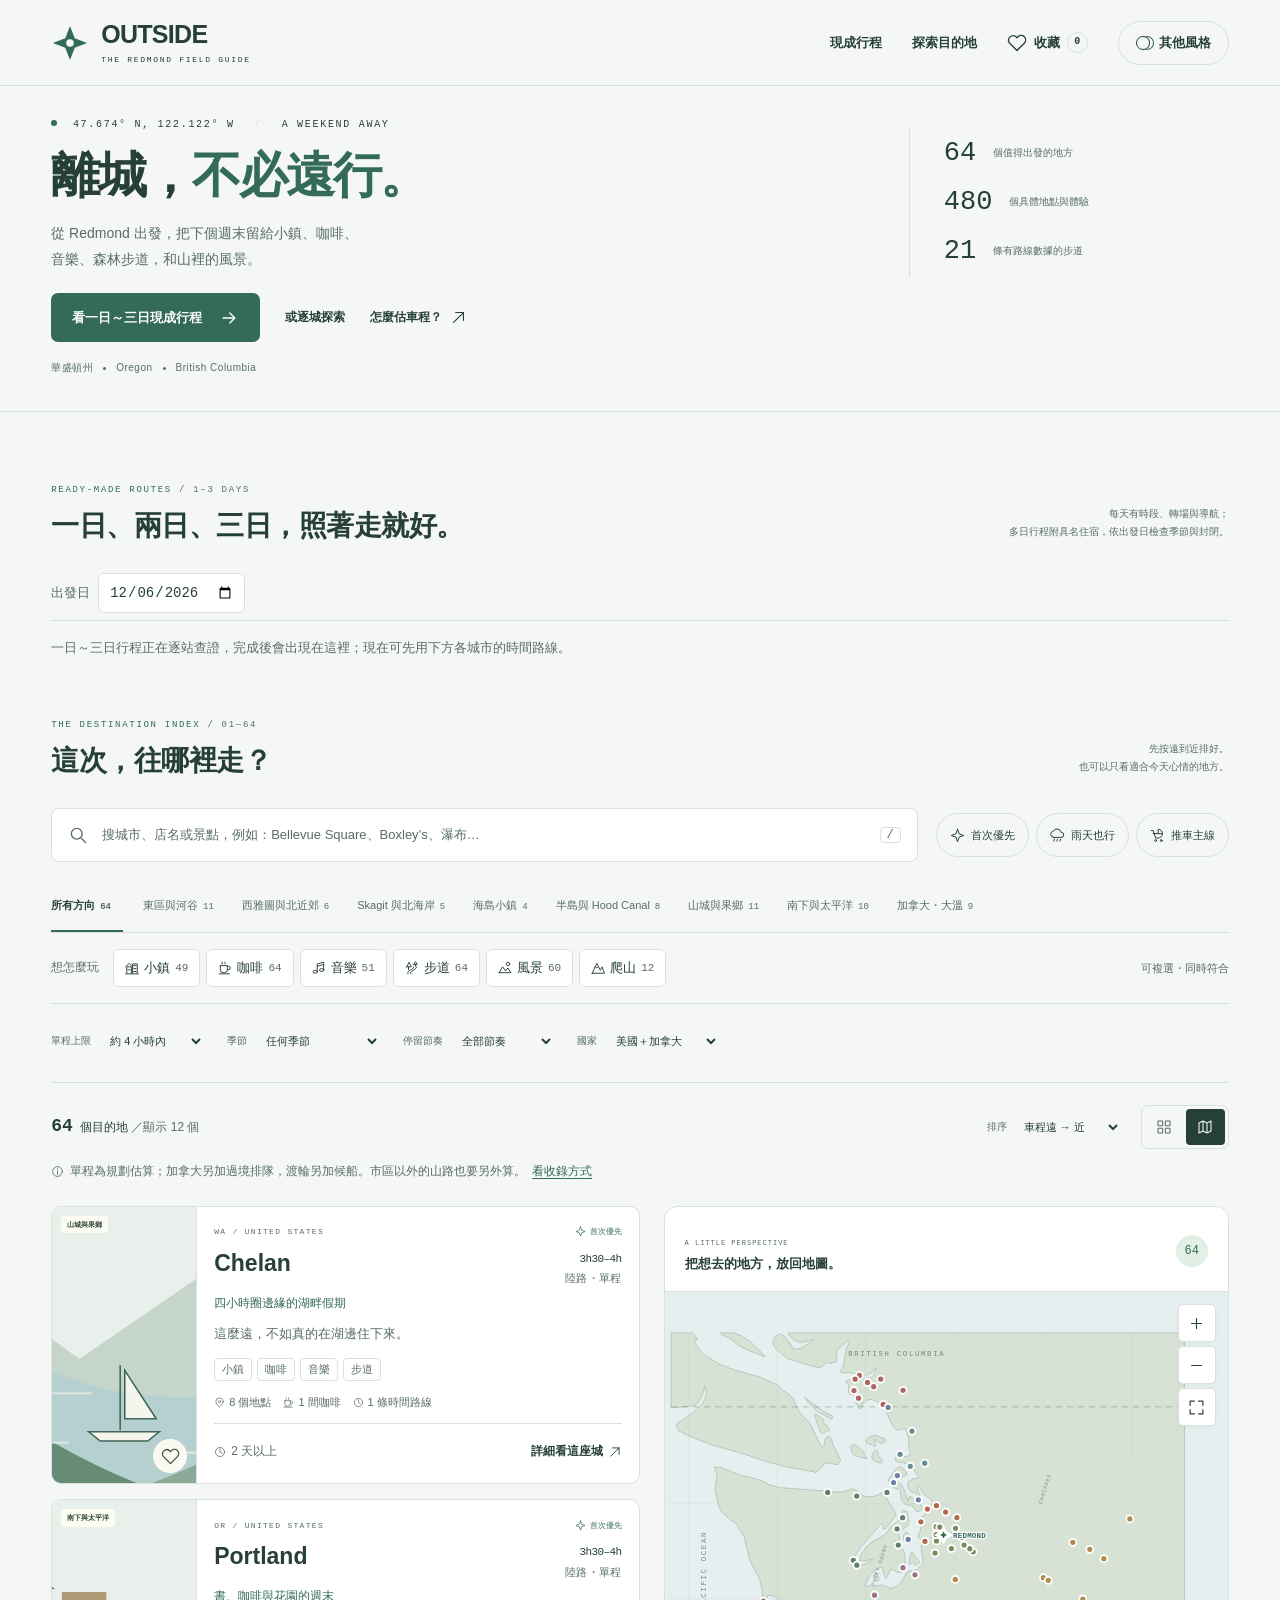
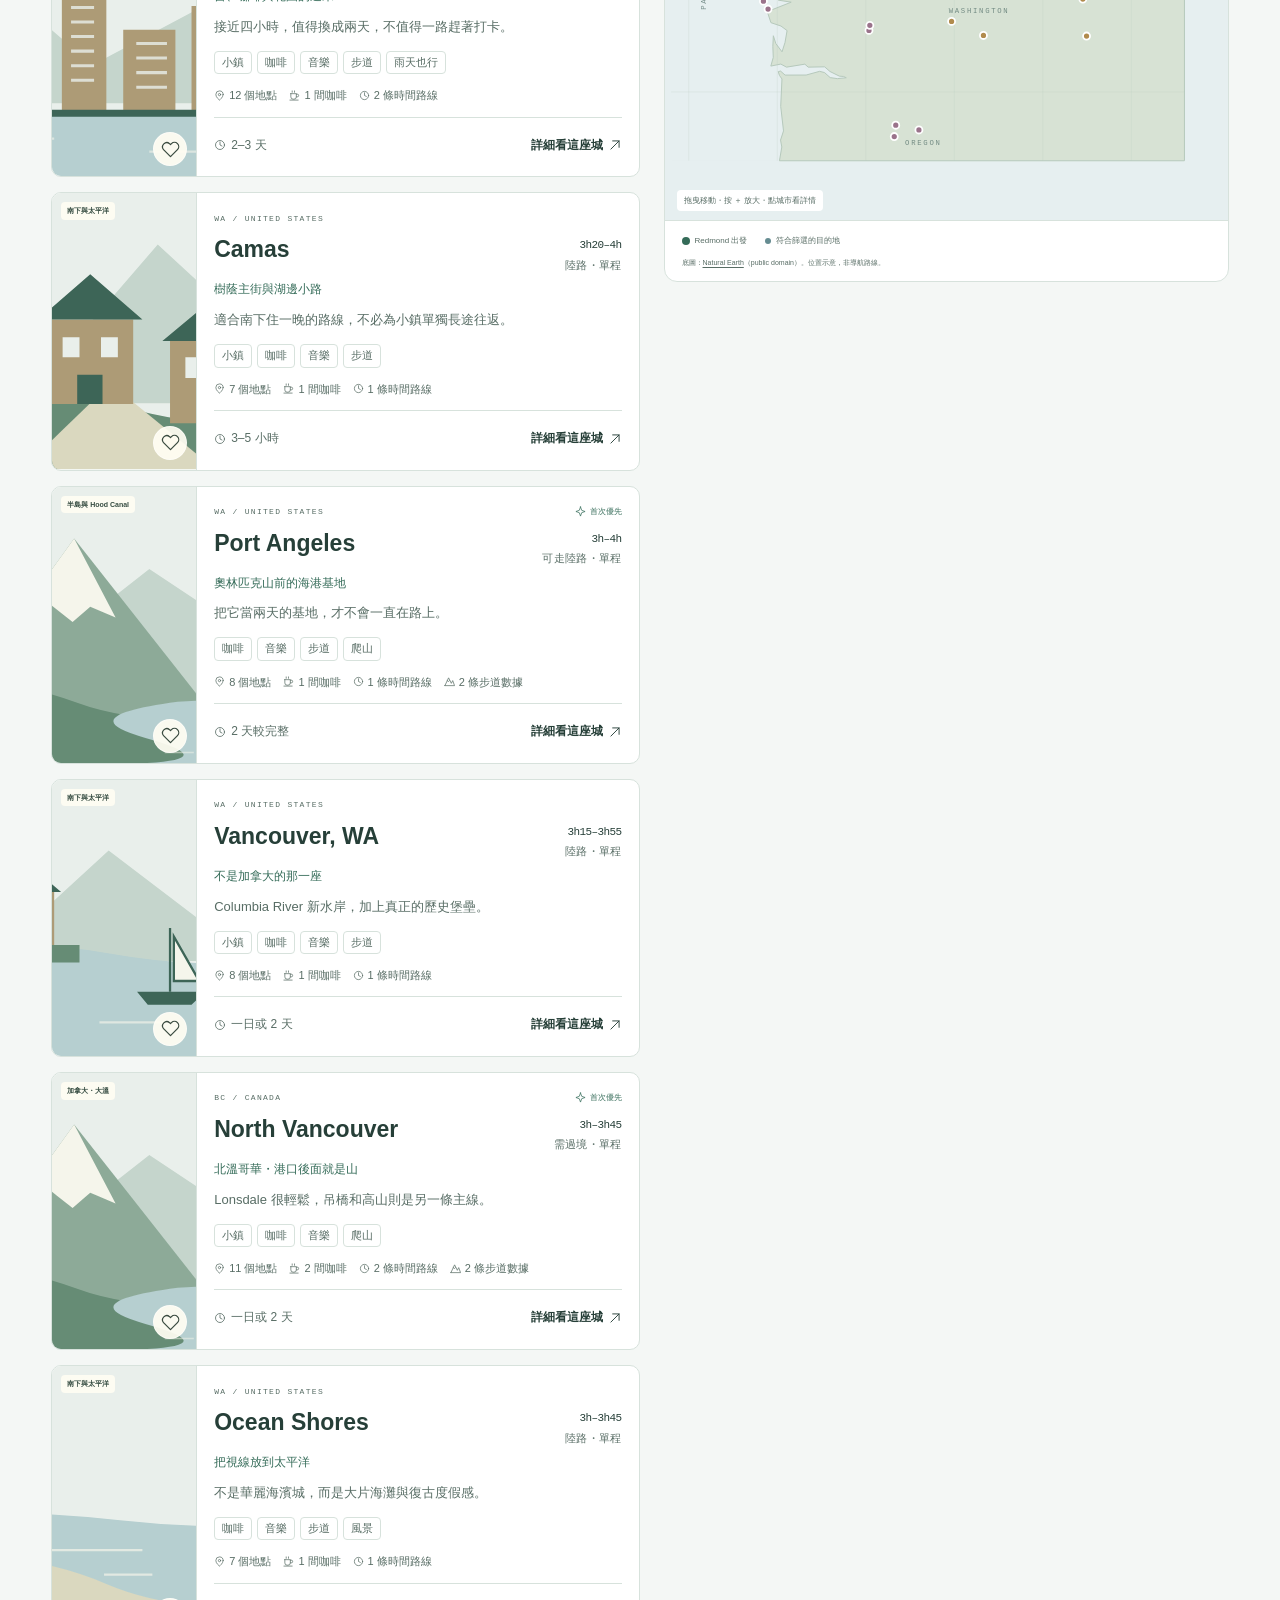
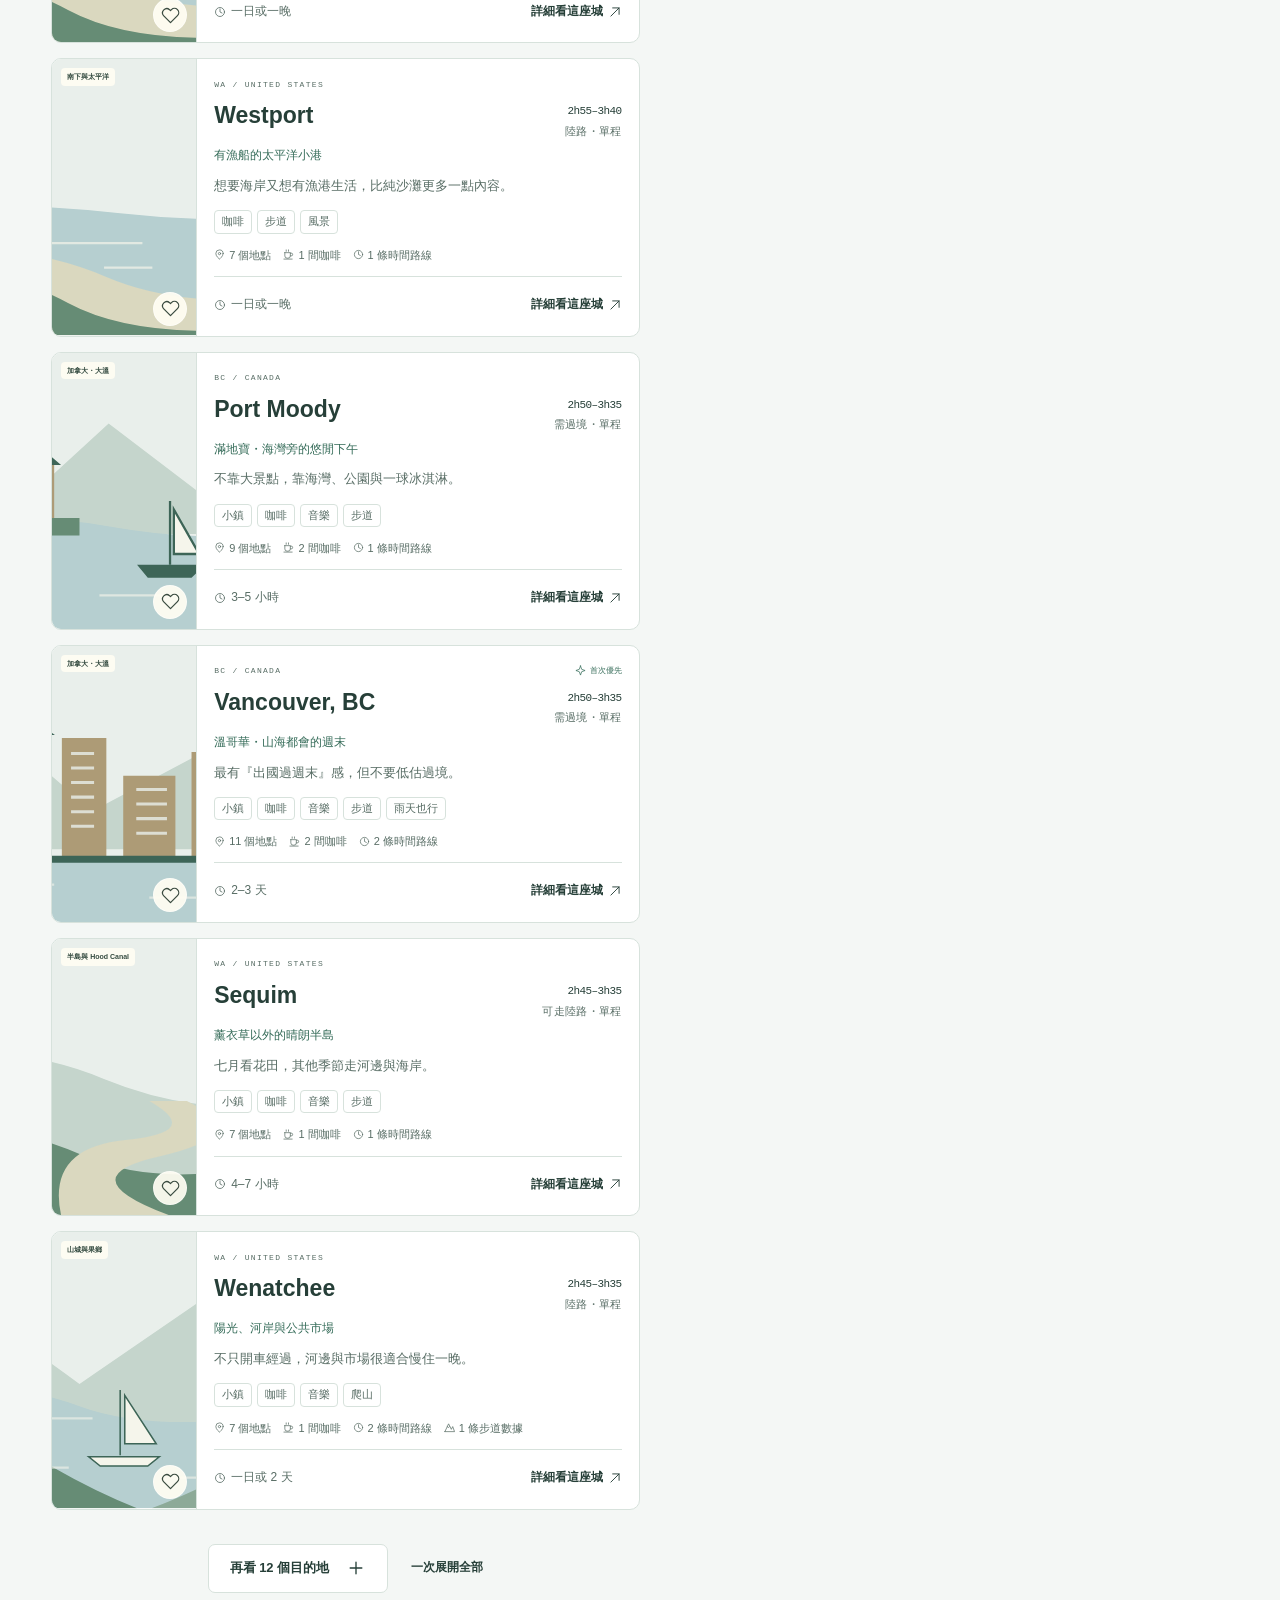
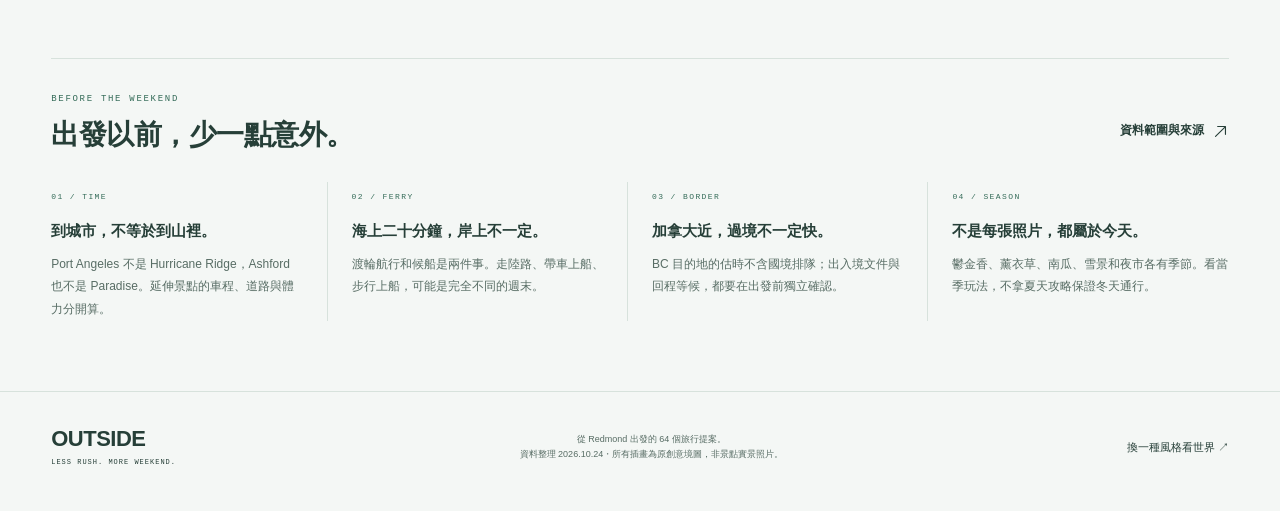
==== index.html @ ba6c7cfe "Publish OUTSIDE Redmond travel guide Static weekend-trip guide from Redmond, WA: 64 destinations wit" ====
<!doctype html>
<html lang="zh-Hant">
<head>
  <meta charset="utf-8">
  <meta name="viewport" content="width=device-width, initial-scale=1">
  <meta name="theme-color" content="#f4f7f5">
  <meta name="application-name" content="OUTSIDE Redmond Guide">
  <meta name="description" content="從 Redmond 出發，64 個約四小時內的城市與小鎮。依遠近、季節與玩法，找到下一個值得出發的週末。">
  <title>OUTSIDE｜離城不必遠行・Redmond 週末旅行指南</title>
  <link rel="icon" href="favicon.svg" type="image/svg+xml">
  <link rel="stylesheet" href="styles.css?v=3">
  <script type="module" src="app.js?v=3"></script>
</head>
<body id="top" data-theme="atlas">
  <a class="skip-link" href="#explore">跳到目的地清單</a>
  <svg class="svg-library" aria-hidden="true" xmlns="http://www.w3.org/2000/svg">
    <defs>
      <symbol id="i-arrow" viewBox="0 0 24 24"><path d="M5 12h14m-6-6 6 6-6 6"/></symbol>
      <symbol id="i-external" viewBox="0 0 24 24"><path d="M8 5h11v11M19 5 5 19"/></symbol>
      <symbol id="i-search" viewBox="0 0 24 24"><circle cx="10.5" cy="10.5" r="6.5"/><path d="m16 16 5 5"/></symbol>
      <symbol id="i-heart" viewBox="0 0 24 24"><path d="M20.8 4.6a5.4 5.4 0 0 0-7.6 0L12 5.8l-1.2-1.2a5.4 5.4 0 0 0-7.6 7.6L12 21l8.8-8.8a5.4 5.4 0 0 0 0-7.6Z"/></symbol>
      <symbol id="i-map" viewBox="0 0 24 24"><path d="m3 6 6-3 6 3 6-3v15l-6 3-6-3-6 3V6Zm6-3v15m6-12v15"/></symbol>
      <symbol id="i-grid" viewBox="0 0 24 24"><rect x="3" y="3" width="7" height="7" rx="1"/><rect x="14" y="3" width="7" height="7" rx="1"/><rect x="3" y="14" width="7" height="7" rx="1"/><rect x="14" y="14" width="7" height="7" rx="1"/></symbol>
      <symbol id="i-close" viewBox="0 0 24 24"><path d="m6 6 12 12M18 6 6 18"/></symbol>
      <symbol id="i-clock" viewBox="0 0 24 24"><circle cx="12" cy="12" r="9"/><path d="M12 6v6l4 2"/></symbol>
      <symbol id="i-rain" viewBox="0 0 24 24"><path d="M6 15a5 5 0 0 1-.8-9.9A7 7 0 0 1 18 7a4 4 0 0 1 0 8H6Zm1 3-1 3m6-3-1 3m6-3-1 3"/></symbol>
      <symbol id="i-stroller" viewBox="0 0 24 24"><path d="M5 9h15a7 7 0 0 1-7 7H9L5 4H2m11 5V2a7 7 0 0 1 7 7"/><circle cx="9" cy="20" r="1.5"/><circle cx="18" cy="20" r="1.5"/></symbol>
      <symbol id="i-check" viewBox="0 0 24 24"><path d="m5 12 4 4L19 6"/></symbol>
      <symbol id="i-plus" viewBox="0 0 24 24"><path d="M5 12h14M12 5v14"/></symbol>
      <symbol id="i-minus" viewBox="0 0 24 24"><path d="M5 12h14"/></symbol>
      <symbol id="i-fit" viewBox="0 0 24 24"><path d="M3 9V3h6m6 0h6v6M3 15v6h6m6 0h6v-6"/></symbol>
      <symbol id="i-pin" viewBox="0 0 24 24"><path d="M20 10c0 6-8 12-8 12S4 16 4 10a8 8 0 1 1 16 0Z"/><circle cx="12" cy="10" r="2.5"/></symbol>
      <symbol id="i-copy" viewBox="0 0 24 24"><rect x="8" y="8" width="12" height="13" rx="2"/><path d="M16 8V3H3v13h5"/></symbol>
      <symbol id="i-info" viewBox="0 0 24 24"><circle cx="12" cy="12" r="9"/><path d="M12 11v6m0-10v1"/></symbol>
      <symbol id="i-spark" viewBox="0 0 24 24"><path d="m12 2 2.6 7.4L22 12l-7.4 2.6L12 22l-2.6-7.4L2 12l7.4-2.6L12 2Z"/></symbol>
      <symbol id="i-coffee" viewBox="0 0 24 24"><path d="M4 8h12v7a5 5 0 0 1-5 5H9a5 5 0 0 1-5-5V8Zm12 1h2a3 3 0 0 1 0 6h-2M7 2v3m5-3v3M2 22h18"/></symbol>
      <symbol id="i-music" viewBox="0 0 24 24"><path d="M9 18V5l11-3v13M9 9l11-3"/><ellipse cx="5.5" cy="18.5" rx="3.5" ry="2.5"/><ellipse cx="16.5" cy="15.5" rx="3.5" ry="2.5"/></symbol>
      <symbol id="i-mountain" viewBox="0 0 24 24"><path d="m2 21 8-17 6 12 3-6 4 11H2Zm5-11 3 2 2-2"/></symbol>
      <symbol id="i-walk" viewBox="0 0 24 24"><path d="M5 22c-3-7 11-6 10-12M10 22c-4-5 10-6 10-12M3 10l4-8 4 8H3Zm3 0v5m9-9 3-5 3 5h-6Zm3 0v3"/></symbol>
      <symbol id="i-town" viewBox="0 0 24 24"><path d="M3 21V10h8v11m2 0V5h8v16M1 10l6-6 6 6m-8 5h4m6-7h4m-4 5h4m-4 5h4M1 22h22"/></symbol>
      <symbol id="i-view" viewBox="0 0 24 24"><path d="m2 20 6-10 5 7 4-5 5 8H2Z"/><circle cx="17" cy="5" r="3"/></symbol>
      <symbol id="scene-mountain" viewBox="0 0 640 360">
        <rect width="640" height="360" fill="var(--art-sky)"/>
        <circle cx="481" cy="84" r="39" fill="var(--art-sun)"/>
        <path d="M0 224 112 131 211 218 353 107 534 227 640 169V360H0Z" fill="var(--art-far)"/>
        <path d="m87 302 168-235 185 235Z" fill="var(--art-mountain)"/>
        <path d="m255 67-73 102 43-15 28 22 23-20 33 14Z" fill="var(--art-snow)"/>
        <path d="M0 272q125-40 258 9t382-7v86H0Z" fill="var(--art-near)"/>
        <path d="M390 280q-143 19-42 47t-3 33h170q86-42-22-53t-20-32Z" fill="var(--art-water)"/>
        <g fill="var(--art-ink)"><path d="m54 235-26 58h16l-24 32h68l-24-32h16Z"/><path d="m115 270-19 42h11l-17 25h50l-17-25h11Z"/><path d="m576 225-30 67h18l-28 39h80l-28-39h18Z"/><path d="m530 270-17 40h11l-17 24h46l-16-24h10Z"/></g>
        <path d="M19 345h113m329-12h67m-155 13h38" fill="none" stroke="var(--art-snow)" stroke-width="2" opacity=".5"/>
      </symbol>
      <symbol id="scene-harbor" viewBox="0 0 640 360">
        <rect width="640" height="360" fill="var(--art-sky)"/><circle cx="476" cy="79" r="34" fill="var(--art-sun)"/>
        <path d="M0 195 113 123l89 59 98-90 138 105 123-49 79 41v47H0Z" fill="var(--art-far)"/>
        <path d="M0 226q160-25 307 1t333-2v135H0Z" fill="var(--art-water)"/>
        <path d="M0 215h262v23H0Z" fill="var(--art-near)"/>
        <g fill="var(--art-building)"><path d="M37 157h47v58H37Zm61 13h61v45H98Zm80-24h51v69h-51Z"/></g>
        <g fill="var(--art-ink)"><path d="m28 157 32-26 33 26Zm60 13 41-28 40 28Zm82-24 34-29 34 29Z"/><path d="M48 215h5v55h-5Zm147 0h5v55h-5ZM337 276h89l-18 17h-57Z"/></g>
        <path d="M380 193v83m5-72 33 58h-33Z" fill="var(--art-snow)" stroke="var(--art-ink)" stroke-width="3"/>
        <path d="M512 187h30l-4 61h-22Z" fill="var(--art-snow)"/><path d="M506 184h42l-21-19Z" fill="var(--art-ink)"/>
        <path d="M288 316h90m57 14h105M41 289h95" stroke="var(--art-snow)" stroke-width="3" opacity=".65"/>
      </symbol>
      <symbol id="scene-village" viewBox="0 0 640 360">
        <rect width="640" height="360" fill="var(--art-sky)"/><circle cx="498" cy="76" r="34" fill="var(--art-sun)"/>
        <path d="M0 210 148 92l103 106L364 67l151 140 125-87v154H0Z" fill="var(--art-far)"/>
        <path d="M0 280q180-35 340 4t300-6v82H0Z" fill="var(--art-near)"/>
        <path d="M280 270h49l110 90H187Z" fill="var(--art-road)"/>
        <path d="M54 189h130v110H54Zm166-24h112v110H220Zm160 28h135v107H380Z" fill="var(--art-building)"/>
        <path d="m43 189 76-66 77 66Zm165-24 68-59 68 59Zm162 28 78-65 78 65Z" fill="var(--art-ink)"/>
        <g fill="var(--art-sky)"><path d="M75 213h21v28H75Zm65 0h22v28h-22Zm100-25h22v26h-22Zm50 0h22v26h-22Zm110 26h23v27h-23Zm64 0h23v27h-23Z"/></g>
        <path d="M106 256h31v43h-31Zm153-19h33v38h-33Zm172 21h31v42h-31Z" fill="var(--art-ink)"/>
        <path d="M565 245v79m-33-50q32-77 66 0Z" fill="var(--art-mountain)" stroke="var(--art-mountain)" stroke-width="7"/>
      </symbol>
      <symbol id="scene-city" viewBox="0 0 640 360">
        <rect width="640" height="360" fill="var(--art-sky)"/><circle cx="486" cy="91" r="44" fill="var(--art-sun)"/>
        <path d="M0 211 155 109l124 106 145-77 216 79v48H0Z" fill="var(--art-far)"/>
        <path d="M0 278h640v82H0Z" fill="var(--art-water)"/>
        <g fill="var(--art-building)"><path d="M45 160h49v118H45Zm66 26h66v92h-66Zm128-66h58v158h-58Zm80 49h68v109h-68Zm89-31h48v140h-48Zm66 60h84v80h-84Z"/></g>
        <path d="M188 116h29v162h-29Zm6-38h17v38h-17Zm-18 38 27-19 27 19Z" fill="var(--art-ink)"/>
        <g stroke="var(--art-sky)" stroke-width="4" opacity=".8"><path d="M57 178h24m-24 16h24m-24 16h24m-24 16h24m170-86h30m-30 19h30m-30 19h30m-30 19h30m-30 19h30m-30 19h30m55-48h40m-40 19h40m-40 19h40m-40 19h40m53-70h25m-25 20h25m-25 20h25"/></g>
        <path d="M0 278h640" stroke="var(--art-ink)" stroke-width="9"/><path d="M75 311h154m124 17h174" stroke="var(--art-snow)" stroke-width="3" opacity=".6"/>
      </symbol>
      <symbol id="scene-lake" viewBox="0 0 640 360">
        <rect width="640" height="360" fill="var(--art-sky)"/><circle cx="484" cy="82" r="37" fill="var(--art-sun)"/>
        <path d="M0 191 130 102l132 96L424 87l216 109v73H0Z" fill="var(--art-far)"/>
        <path d="M0 223q138-42 262 4t378-10v143H0Z" fill="var(--art-water)"/>
        <path d="M0 270q91-48 178 7t159 83H0Z" fill="var(--art-near)"/>
        <path d="M640 272q-71-19-147 23t-137 65h284Z" fill="var(--art-mountain)"/>
        <path d="M315 206v85m6-78 41 63h-41Zm-47 80h92l-15 12h-62Z" fill="var(--art-snow)" stroke="var(--art-ink)" stroke-width="2"/>
        <g fill="var(--art-ink)"><path d="m64 211-29 62h17l-26 32h77l-27-32h17Z"/><path d="m587 217-26 58h16l-23 31h68l-23-31h15Z"/></g>
        <path d="M203 243h76m99 77h72m-247-13h45" stroke="var(--art-snow)" stroke-width="3" opacity=".6"/>
      </symbol>
      <symbol id="scene-farm" viewBox="0 0 640 360">
        <rect width="640" height="360" fill="var(--art-sky)"/><circle cx="483" cy="81" r="37" fill="var(--art-sun)"/>
        <path d="M0 188q160-107 322-5t318-6v98H0Z" fill="var(--art-far)"/>
        <path d="M0 233q190-36 337 12t303-6v121H0Z" fill="var(--art-near)"/>
        <path d="M0 299 294 242l170 118H0Z" fill="var(--art-mountain)"/>
        <path d="m170 262 125-23 227 121h-55Zm-93 18 35-7 199 87h-74Z" fill="var(--art-sun)" opacity=".6"/>
        <path d="M96 167h134v84H96Z" fill="var(--art-building)"/><path d="m84 169 79-65 79 65Z" fill="var(--art-ink)"/>
        <path d="M145 196h37v55h-37Z" fill="var(--art-snow)"/><path d="m145 196 37 55m0-55-37 55" stroke="var(--art-building)" stroke-width="3"/>
        <g fill="var(--art-ink)"><path d="M373 179h8v80h-8Zm74 5h8v85h-8Zm88-9h8v83h-8Z"/></g>
        <g fill="var(--art-mountain)"><circle cx="377" cy="173" r="31"/><circle cx="451" cy="176" r="33"/><circle cx="539" cy="165" r="30"/></g>
        <g fill="var(--art-building)"><circle cx="500" cy="317" r="14"/><circle cx="530" cy="322" r="11"/><circle cx="557" cy="310" r="15"/></g>
      </symbol>
      <symbol id="scene-garden" viewBox="0 0 640 360">
        <rect width="640" height="360" fill="var(--art-sky)"/><circle cx="475" cy="77" r="35" fill="var(--art-sun)"/>
        <path d="M0 207q120-96 293-25t347 4v174H0Z" fill="var(--art-far)"/>
        <path d="M0 277q131-56 266 5t374-28v106H0Z" fill="var(--art-near)"/>
        <path d="M238 360q-19-88 84-98t31-51h49q87 45-35 72t12 77Z" fill="var(--art-road)"/>
        <g stroke="var(--art-ink)" stroke-width="7"><path d="M94 162v148m86-109v115m324-148v151"/></g>
        <g fill="var(--art-mountain)"><ellipse cx="90" cy="164" rx="43" ry="71" transform="rotate(-21 90 164)"/><ellipse cx="181" cy="203" rx="36" ry="57" transform="rotate(19 181 203)"/><ellipse cx="505" cy="175" rx="49" ry="76" transform="rotate(17 505 175)"/></g>
        <g fill="var(--art-building)"><circle cx="54" cy="313" r="13"/><circle cx="84" cy="322" r="17"/><circle cx="117" cy="315" r="11"/><circle cx="537" cy="331" r="17"/><circle cx="575" cy="318" r="19"/></g>
      </symbol>
      <symbol id="scene-coast" viewBox="0 0 640 360">
        <rect width="640" height="360" fill="var(--art-sky)"/><circle cx="478" cy="83" r="38" fill="var(--art-sun)"/>
        <path d="M0 200q143-18 315 1t325-7v166H0Z" fill="var(--art-water)"/>
        <path d="M0 256q168-27 297 28t343 10v66H0Z" fill="var(--art-road)"/>
        <path d="M0 301q124-49 247 17t393 12v30H0Z" fill="var(--art-near)"/>
        <path d="m102 258 17-108h36l18 108Z" fill="var(--art-snow)"/><path d="M115 148h44v-20h-44Zm-8-20 29-23 30 23Z" fill="var(--art-ink)"/>
        <path d="M47 225h58m121 15h118m70-19h166M294 272h63" stroke="var(--art-snow)" stroke-width="3" opacity=".7"/>
        <path d="m478 148 20-22 19 22-19 23Z" fill="var(--art-building)"/><path d="M498 171q-34 49-10 86" fill="none" stroke="var(--art-ink)" stroke-width="2"/>
        <path d="m44 340 13-40m0 40 3-33m128 48 12-44m9 45 2-35" stroke="var(--art-ink)" stroke-width="3"/>
      </symbol>
    </defs>
  </svg>

  <header class="site-header">
    <a class="brand" href="./index.html" aria-label="OUTSIDE 旅行指南首頁">
      <svg class="brand-mark" viewBox="0 0 40 40" aria-hidden="true"><path d="m20 2 5 13 13 5-13 5-5 13-5-13L2 20l13-5Z" fill="currentColor"/><circle cx="20" cy="20" r="4" fill="var(--bg)"/></svg>
      <span>OUTSIDE<small>THE REDMOND FIELD GUIDE</small></span>
    </a>
    <nav class="header-nav" aria-label="主要導覽">
      <a class="nav-explore" href="#trips">現成行程</a>
      <a class="nav-explore" href="#explore">探索目的地</a>
      <button class="favorites-nav" id="favorites-nav" type="button" aria-pressed="false"><svg class="icon" aria-hidden="true"><use href="#i-heart"/></svg><span>收藏</span><span class="favorite-count" id="favorite-count">0</span></button>
      <a class="style-link" href="./styles.html"><span class="style-orbit" aria-hidden="true"></span>其他風格</a>
    </nav>
  </header>

  <main>
    <section class="hero" aria-labelledby="hero-title">
      <div class="hero-copy">
        <p class="eyebrow"><span class="status-dot"></span> 47.674° N, 122.122° W <span class="eyebrow-divider">/</span> A WEEKEND AWAY</p>
        <h1 id="hero-title">離城，<br><em>不必遠行。</em></h1>
        <p class="hero-description">從 Redmond 出發，把下個週末留給小鎮、咖啡、<br class="desktop-break">音樂、森林步道，和山裡的風景。</p>
        <div class="hero-actions">
          <a class="primary-button" href="#trips">看一日～三日現成行程 <svg class="icon" aria-hidden="true"><use href="#i-arrow"/></svg></a>
          <a class="text-button" href="#explore">或逐城探索</a>
          <button class="text-button method-button" type="button">怎麼估車程？<svg class="icon" aria-hidden="true"><use href="#i-external"/></svg></button>
        </div>
        <div class="hero-fineprint"><span>華盛頓州</span><i></i><span>Oregon</span><i></i><span>British Columbia</span></div>
      </div>
      <div class="hero-visual" aria-hidden="true">
        <div class="hero-art-frame"><svg class="hero-landscape" viewBox="0 0 640 360" preserveAspectRatio="xMidYMid slice"><use href="#scene-mountain"/></svg></div>
        <div class="hero-coordinate">PACIFIC NORTHWEST<br><span>KEEP A LITTLE ROOM FOR WONDER.</span></div>
        <div class="hero-stamp"><span>THE WEEKEND RADIUS</span><strong>4<span>h</span></strong><span>FROM REDMOND, WA</span></div>
        <div class="floating-note"><span>FIELD NOTE / 001</span><p>好旅程，<br>不一定要請假。</p><svg class="icon" aria-hidden="true"><use href="#i-spark"/></svg></div>
      </div>
      <div class="hero-stats">
        <div><strong id="hero-city-count">64</strong><span>個值得出發的地方</span></div>
        <div><strong id="hero-place-count">481</strong><span>個具體地點與體驗</span></div>
        <div><strong id="hero-trail-count">21</strong><span>條有路線數據的步道</span></div>
        <p>遠近都收，先從最遠的看起。<br><span>不是景點打卡，是下一個舒服的週末。</span></p>
      </div>
    </section>

    <section class="trips-section" id="trips" aria-labelledby="trips-title">
      <div class="section-heading">
        <div><p class="eyebrow">READY-MADE ROUTES <span>/ 1–3 DAYS</span></p><h2 id="trips-title">一日、兩日、三日，照著走就好。</h2></div>
        <p class="section-aside">每天有時段、轉場與導航；<br>多日行程附具名住宿，依出發日檢查季節與封閉。</p>
      </div>
      <div class="trip-controls">
        <div class="trip-tabs" id="trip-tabs" role="group" aria-label="行程天數"></div>
        <label class="plan-date trip-date">出發日<input type="date" id="trip-date" data-plan-date></label>
      </div>
      <p class="results-count trip-count" id="trip-count" role="status" aria-live="polite">正在載入行程…</p>
      <div class="trip-grid" id="trip-grid"></div>
    </section>

    <section class="explore-section" id="explore" aria-labelledby="explore-title">
      <div class="section-heading">
        <div><p class="eyebrow">THE DESTINATION INDEX <span>/ 01—64</span></p><h2 id="explore-title">這次，往哪裡走？</h2></div>
        <p class="section-aside">先按遠到近排好。<br>也可以只看適合今天心情的地方。</p>
      </div>
      <div class="search-row">
        <label class="search-field" for="search">
          <svg class="icon" aria-hidden="true"><use href="#i-search"/></svg>
          <input id="search" type="search" placeholder="搜城市、店名或景點，例如：Bellevue Square、Boxley’s、瀑布…" autocomplete="off">
          <span class="search-shortcut" aria-hidden="true">/</span>
        </label>
        <div class="quick-filters" aria-label="快速篩選">
          <button class="filter-chip" id="filter-picks" type="button" aria-pressed="false"><svg class="icon" aria-hidden="true"><use href="#i-spark"/></svg>首次優先</button>
          <button class="filter-chip" id="filter-rain" type="button" aria-pressed="false"><svg class="icon" aria-hidden="true"><use href="#i-rain"/></svg>雨天也行</button>
          <button class="filter-chip" id="filter-easy" type="button" aria-pressed="false"><svg class="icon" aria-hidden="true"><use href="#i-stroller"/></svg>推車主線</button>
        </div>
      </div>
      <nav class="region-tabs" id="region-tabs" aria-label="旅行方向"></nav>
      <div class="interest-row">
        <span class="interest-label">想怎麼玩</span>
        <div class="interest-filters" id="interest-filters" aria-label="依興趣篩選目的地"></div>
        <span class="interest-hint" id="interest-hint">可複選・同時符合</span>
      </div>
      <div class="filter-toolbar">
        <div class="select-filters">
          <label>單程上限<select id="max-drive"><option value="240">約 4 小時內</option><option value="180">3 小時內</option><option value="120">2 小時內</option><option value="60">1 小時內</option></select></label>
          <label>季節<select id="season"><option value="all">任何季節</option><option value="spring">春・花與新綠</option><option value="summer">夏・水邊日子</option><option value="fall">秋・葉色與收成</option><option value="winter">冬・室內與雪景</option></select></label>
          <label>停留節奏<select id="trip"><option value="all">全部節奏</option><option value="half">輕鬆半日</option><option value="day">一日旅行</option><option value="overnight">值得住一晚</option></select></label>
          <label>國家<select id="country"><option value="all">美國＋加拿大</option><option value="US">只看美國</option><option value="CA">只看加拿大</option></select></label>
        </div>
        <button class="reset-filters text-button" id="reset-filters" type="button" hidden>清除條件</button>
      </div>
      <div class="results-toolbar">
        <p class="results-count" id="results-count" role="status" aria-live="polite">正在載入目的地…</p>
        <div class="results-controls">
          <label class="sort-label" for="sort">排序<select id="sort"><option value="far">車程遠 → 近</option><option value="near">車程近 → 遠</option><option value="picks">編輯首選優先</option><option value="name">城市 A → Z</option></select></label>
          <div class="view-toggle" aria-label="瀏覽方式">
            <button id="view-cards" type="button" aria-label="卡片檢視" aria-pressed="true"><svg class="icon" aria-hidden="true"><use href="#i-grid"/></svg></button>
            <button id="view-map" type="button" aria-label="地圖並列檢視" aria-pressed="false"><svg class="icon" aria-hidden="true"><use href="#i-map"/></svg></button>
          </div>
        </div>
      </div>
      <p class="timing-note"><svg class="icon" aria-hidden="true"><use href="#i-info"/></svg>單程為規劃估算；加拿大另加過境排隊，渡輪另加候船。市區以外的山路也要另外算。<button class="method-button inline-link" type="button">看收錄方式</button></p>
      <div class="explore-layout" id="explore-layout" data-view="cards">
        <div class="results-area">
          <div class="city-grid" id="city-grid" aria-label="目的地清單"><p class="loading-message">正在展開你的週末地圖…</p></div>
          <div class="empty-state" id="empty-state" hidden><span class="empty-mark" aria-hidden="true">↗</span><h3>這一組條件，先留白。</h3><p id="empty-message">換個關鍵字，或放寬一個條件看看。</p><button class="secondary-button" id="empty-reset" type="button">重新看所有目的地</button></div>
          <div class="load-more-row" id="load-more-row" hidden><button class="secondary-button" id="load-more" type="button">再看 12 個目的地<svg class="icon" aria-hidden="true"><use href="#i-plus"/></svg></button><button class="text-button" id="show-all" type="button">一次展開全部</button></div>
        </div>
        <aside class="map-panel" id="map-panel" aria-label="目的地地圖" hidden>
          <div class="map-panel-heading"><div><span class="eyebrow">A LITTLE PERSPECTIVE</span><h3>把想去的地方，放回地圖。</h3></div><span class="map-count" id="map-count">64</span></div>
          <div class="map-canvas" id="map-canvas">
            <svg id="destination-map" viewBox="0 0 1200 1000" role="group" aria-label="西北地區目的地位置，點選標記可看詳細行程">
              <rect class="map-water" x="0" y="0" width="1200" height="1000"/>
              <g id="map-land" aria-hidden="true"></g>
              <g id="map-grid" aria-hidden="true"></g>
              <g id="map-labels" aria-hidden="true"></g>
              <g id="map-pins"></g>
              <g id="map-origin"></g>
            </svg>
            <div class="map-controls"><button id="map-zoom-in" type="button" aria-label="放大地圖"><svg class="icon" aria-hidden="true"><use href="#i-plus"/></svg></button><button id="map-zoom-out" type="button" aria-label="縮小地圖"><svg class="icon" aria-hidden="true"><use href="#i-minus"/></svg></button><button id="map-fit" type="button" aria-label="顯示全部符合條件的目的地"><svg class="icon" aria-hidden="true"><use href="#i-fit"/></svg></button></div>
            <p class="map-interaction">拖曳移動・按 ＋ 放大・點城市看詳情</p>
          </div>
          <div class="map-legend"><span><i class="origin-dot"></i>Redmond 出發</span><span><i></i>符合篩選的目的地</span></div>
          <p class="map-credit">底圖：<a href="https://www.naturalearthdata.com/about/terms-of-use/" target="_blank" rel="noopener noreferrer">Natural Earth</a>（public domain）。位置示意，非導航路線。</p>
        </aside>
      </div>
    </section>

    <section class="field-notes" aria-labelledby="notes-title">
      <div class="section-heading"><div><p class="eyebrow">BEFORE THE WEEKEND</p><h2 id="notes-title">出發以前，少一點意外。</h2></div><button class="method-button text-button" type="button">資料範圍與來源<svg class="icon" aria-hidden="true"><use href="#i-external"/></svg></button></div>
      <div class="notes-grid">
        <article><span>01 / TIME</span><h3>到城市，不等於到山裡。</h3><p>Port Angeles 不是 Hurricane Ridge，Ashford 也不是 Paradise。延伸景點的車程、道路與體力分開算。</p></article>
        <article><span>02 / FERRY</span><h3>海上二十分鐘，岸上不一定。</h3><p>渡輪航行和候船是兩件事。走陸路、帶車上船、步行上船，可能是完全不同的週末。</p></article>
        <article><span>03 / BORDER</span><h3>加拿大近，過境不一定快。</h3><p>BC 目的地的估時不含國境排隊；出入境文件與回程等候，都要在出發前獨立確認。</p></article>
        <article><span>04 / SEASON</span><h3>不是每張照片，都屬於今天。</h3><p>鬱金香、薰衣草、南瓜、雪景和夜市各有季節。看當季玩法，不拿夏天攻略保證冬天通行。</p></article>
      </div>
    </section>
  </main>

  <footer class="site-footer"><a class="footer-brand" href="#top">OUTSIDE<span>LESS RUSH. MORE WEEKEND.</span></a><p>從 Redmond 出發的 64 個旅行提案。<br>資料整理 <time datetime="2026-10-24">2026.10.24</time>・所有插畫為原創意境圖，非景點實景照片。</p><a href="./styles.html">換一種風格看世界 ↗</a></footer>
  <dialog id="city-dialog" class="city-dialog" aria-labelledby="city-title"></dialog>
  <dialog id="method-dialog" class="method-dialog" aria-labelledby="method-title"></dialog>
  <dialog id="trip-dialog" class="city-dialog trip-dialog" aria-labelledby="trip-title"></dialog>
  <div class="toast" id="toast" role="status" aria-live="polite" hidden></div>
  <noscript><div class="noscript-message">這份互動指南需要 JavaScript 才能搜尋、篩選與顯示城市內容。請啟用 JavaScript 後重新載入。</div></noscript>
</body>
</html>
---- styles.css ----
:root {
  color-scheme: light;
  --bg: #f5f2e9;
  --surface: #fffdf7;
  --surface-alt: #ebeade;
  --ink: #263a31;
  --muted: #646d63;
  --line: #d9dccf;
  --accent: #b54f33;
  --accent-ink: #fffdf6;
  --soft-accent: #f3e3d8;
  --map-water: #e6eeec;
  --map-land: #d4dfce;
  --map-line: #b5c5b7;
  --map-text: #536b66;
  --art-sky: #e7e8dc;
  --art-sun: #dea079;
  --art-far: #b6c7b0;
  --art-mountain: #809985;
  --art-near: #637c69;
  --art-water: #adc9c5;
  --art-ink: #3c554b;
  --art-snow: #fbf5e8;
  --art-road: #e4cdac;
  --art-building: #bc7351;
  --sans: -apple-system, BlinkMacSystemFont, "PingFang TC", "Noto Sans TC", "Segoe UI", sans-serif;
  --serif: Georgia, "Songti TC", "Noto Serif TC", serif;
  --mono: "SFMono-Regular", Consolas, "Liberation Mono", monospace;
  --radius: 16px;
  --page-width: 1400px;
  --gutter: clamp(20px, 4vw, 64px);
}

*, *::before, *::after { box-sizing: border-box; }
html { scroll-behavior: smooth; scroll-padding-top: 24px; }
body { margin: 0; background: var(--bg); color: var(--ink); font-family: var(--sans); font-size: 15px; line-height: 1.65; -webkit-font-smoothing: antialiased; }
body.dialog-open { overflow: hidden; }
button, input, select { font: inherit; color: inherit; }
button, select { cursor: pointer; }
button { -webkit-tap-highlight-color: transparent; }
button { border: 0; background: none; }
button:disabled { cursor: default; opacity: .4; }
a { color: inherit; text-decoration: none; }
button, a, input, select { touch-action: manipulation; }
button:focus-visible, a:focus-visible, input:focus-visible, select:focus-visible, [tabindex]:focus-visible { outline: 3px solid var(--accent); outline-offset: 4px; }
input, select { min-width: 0; }
input::placeholder { color: var(--muted); opacity: 1; }
select { color-scheme: inherit; }
img { max-width: 100%; display: block; }
svg { display: block; }
[hidden] { display: none !important; }
::selection { background: var(--soft-accent); color: var(--ink); }
.svg-library { position: absolute; width: 0; height: 0; overflow: hidden; }
.icon { width: 20px; height: 20px; flex: 0 0 20px; fill: none; stroke: currentColor; stroke-width: 1.6; stroke-linecap: round; stroke-linejoin: round; }
.skip-link { position: fixed; z-index: 50; top: 12px; left: 12px; padding: 12px 20px; background: var(--ink); color: var(--bg); transform: translateY(-150%); }
.skip-link:focus { transform: translateY(0); }
.site-header, .hero, .explore-section, .field-notes, .site-footer { max-width: var(--page-width); margin-inline: auto; padding-inline: var(--gutter); }
.site-header { min-height: 104px; display: flex; align-items: center; justify-content: space-between; gap: 24px; }
.brand { display: inline-flex; align-items: center; gap: 12px; flex-shrink: 0; }
.brand-mark { width: 38px; height: 38px; color: var(--accent); }
.brand > span { font-size: 25px; font-weight: 850; letter-spacing: -.7px; line-height: 1; }
.brand small { display: block; margin-top: 9px; font-family: var(--mono); font-size: 8px; letter-spacing: 1.7px; font-weight: 500; }
.header-nav { display: flex; align-items: center; gap: 30px; font-size: 13px; font-weight: 600; }
.header-nav > a, .header-nav > button { min-height: 44px; display: inline-flex; align-items: center; }
.favorites-nav { gap: 7px; padding: 0; }
.favorite-count { display: grid; place-items: center; min-width: 21px; height: 21px; border: 1px solid var(--line); border-radius: 50%; font-size: 10px; font-family: var(--mono); }
.favorites-nav[aria-pressed="true"] { color: var(--accent); }
.favorites-nav[aria-pressed="true"] .icon { fill: var(--soft-accent); }
.style-link { gap: 9px; padding: 0 17px; border: 1px solid var(--line); border-radius: 30px; }
.style-link:hover { background: var(--surface); }
.style-orbit { width: 14px; height: 14px; border: 1px solid var(--ink); border-radius: 50%; box-shadow: 4px 0 0 -1px var(--bg), 4px 0 0 0 var(--accent); }
.eyebrow { font-family: var(--mono); font-size: 10px; font-weight: 500; letter-spacing: 1.7px; line-height: 1.8; margin: 0 0 18px; }
.eyebrow > span:not(.status-dot):not(.eyebrow-divider) { color: var(--muted); }
.status-dot { display: inline-block; width: 6px; height: 6px; margin-right: 8px; background: var(--accent); border-radius: 50%; vertical-align: 1px; }
.eyebrow-divider { margin-inline: 12px; color: var(--line); }
.hero { position: relative; padding-block: 54px 0; display: grid; grid-template-columns: 1fr 1fr; column-gap: 30px; }
.hero-copy { position: relative; z-index: 2; padding-block: 12px 56px; }
.hero h1 { font-family: var(--serif); font-size: clamp(58px, 5.6vw, 85px); font-weight: 500; letter-spacing: -4px; line-height: 1.18; margin: 25px 0 25px; }
.hero h1 em { color: var(--accent); font-style: normal; }
.hero-description { color: var(--muted); font-size: 16px; line-height: 1.9; margin: 0 0 29px; }
.hero-actions { display: flex; align-items: center; gap: 25px; flex-wrap: wrap; }
.primary-button, .secondary-button { min-height: 49px; padding: 12px 21px; display: inline-flex; align-items: center; justify-content: center; gap: 17px; font-size: 13px; font-weight: 650; border-radius: 7px; transition: transform .18s, background .18s; }
.primary-button { background: var(--accent); color: var(--accent-ink); }
.primary-button:hover { transform: translateY(-2px); }
.secondary-button { border: 1px solid var(--line); background: var(--surface); }
.secondary-button:hover { border-color: var(--accent); }
.text-button { min-height: 44px; display: inline-flex; gap: 8px; align-items: center; padding: 0; font-size: 12px; font-weight: 600; }
.text-button:hover { color: var(--accent); }
.text-button .icon { width: 17px; height: 17px; flex-basis: 17px; }
.hero-fineprint { display: flex; align-items: center; flex-wrap: wrap; gap: 10px; font-size: 10px; letter-spacing: .5px; color: var(--muted); margin-top: 31px; }
.hero-fineprint i { width: 3px; height: 3px; border-radius: 50%; background: var(--muted); }
.hero-visual { position: relative; min-width: 0; align-self: stretch; margin-block: 7px 40px; }
.hero-art-frame { position: absolute; inset: 21px 0 5px 18px; overflow: hidden; border-radius: 48% 48% 5px 5px; border: 1px solid rgba(38,58,49,.1); }
.hero-landscape { width: 100%; height: 100%; object-fit: cover; }
.hero-coordinate { position: absolute; z-index: 1; top: 2px; left: 39px; font-family: var(--mono); font-size: 9px; line-height: 1.6; letter-spacing: 1.3px; transform: rotate(-6deg); }
.hero-coordinate > span { font-size: 6px; letter-spacing: 1px; }
.hero-stamp { display: flex; align-items: center; justify-content: center; flex-direction: column; position: absolute; z-index: 1; right: -9px; top: 24px; width: 128px; height: 128px; border: 1px solid var(--accent); outline: 4px solid var(--bg); border-radius: 50%; background: var(--bg); color: var(--accent); transform: rotate(9deg); }
.hero-stamp > span { font-family: var(--mono); font-size: 6px; letter-spacing: 1px; }
.hero-stamp strong { font-family: var(--serif); font-weight: 400; font-size: 63px; line-height: 1.1; letter-spacing: -4px; }
.hero-stamp strong span { font-size: 32px; }
.floating-note { position: absolute; z-index: 2; left: -10px; bottom: -5px; padding: 22px 58px 22px 24px; background: #faf6e9; color: #3a4b3b; box-shadow: 0 8px 26px #283b2e12; transform: rotate(-6deg); }
.floating-note > span { font-family: var(--mono); font-size: 7px; letter-spacing: 1px; }
.floating-note p { margin: 7px 0 0; font-family: var(--serif); font-size: 21px; line-height: 1.5; }
.floating-note .icon { position: absolute; right: 17px; bottom: 22px; width: 27px; height: 27px; color: var(--accent); }
.hero-stats { grid-column: 1 / -1; display: grid; grid-template-columns: 1fr 1fr 1fr 1.7fr; border-block: 1px solid var(--line); padding-block: 25px; gap: 25px; }
.hero-stats > div { display: flex; gap: 14px; align-items: center; }
.hero-stats strong { font-family: var(--serif); font-size: 40px; font-weight: 400; line-height: 1; }
.hero-stats > div > span { font-size: 10px; color: var(--muted); }
.hero-stats > p { margin: 0; padding-left: 28px; border-left: 1px solid var(--line); font-size: 11px; }
.hero-stats > p > span { color: var(--muted); }
.explore-section { padding-top: 70px; }
.section-heading { display: flex; align-items: end; justify-content: space-between; gap: 25px; margin-bottom: 29px; }
.section-heading .eyebrow { margin-bottom: 10px; color: var(--accent); }
.section-heading h2 { font-family: var(--serif); font-size: 36px; font-weight: 500; line-height: 1.3; letter-spacing: -1px; margin: 0; }
.section-aside { font-size: 11px; color: var(--muted); margin: 0 0 3px; text-align: right; line-height: 1.8; }
.search-row { display: flex; align-items: center; gap: 18px; margin-bottom: 22px; }
.search-field { display: flex; align-items: center; gap: 12px; position: relative; flex: 1; min-width: 180px; background: var(--surface); border: 1px solid var(--line); padding: 0 16px; min-height: 54px; border-radius: 8px; }
.search-field:focus-within { border-color: var(--accent); }
.search-field > .icon { color: var(--muted); }
.search-field input { width: 100%; min-height: 50px; border: 0; background: transparent; font-size: 13px; }
.search-field input:focus-visible { outline: none; }
.search-shortcut { border: 1px solid var(--line); border-radius: 4px; font: 12px var(--mono); color: var(--muted); padding: 0 6px; }
.quick-filters { display: flex; align-items: center; gap: 7px; flex-shrink: 0; }
.filter-chip { display: inline-flex; align-items: center; justify-content: center; gap: 6px; min-height: 44px; padding: 8px 13px; background: transparent; border: 1px solid var(--line); border-radius: 30px; font-size: 11px; white-space: nowrap; }
.filter-chip .icon { width: 15px; height: 15px; flex-basis: 15px; }
.filter-chip[aria-pressed="true"] { border-color: var(--accent); color: var(--accent); background: var(--soft-accent); }
.region-tabs { display: flex; gap: 4px; overflow-x: auto; scrollbar-width: thin; scrollbar-color: var(--line) transparent; border-bottom: 1px solid var(--line); }
.region-tab { flex: 0 0 auto; min-height: 48px; padding: 9px 12px 13px; border-bottom: 2px solid transparent; font-size: 11px; color: var(--muted); white-space: nowrap; }
.region-tab:first-child { padding-left: 0; margin-right: 4px; }
.region-tab small { margin-left: 5px; font-family: var(--mono); font-size: 9px; color: var(--muted); }
.region-tab[aria-pressed="true"] { color: var(--ink); border-color: var(--accent); font-weight: 700; }
.region-tab:hover { color: var(--ink); }
.filter-toolbar { display: flex; align-items: center; justify-content: space-between; gap: 12px; padding-block: 17px 21px; border-bottom: 1px solid var(--line); }
.select-filters { display: flex; align-items: center; gap: 22px; flex-wrap: wrap; }
.select-filters > label { display: inline-flex; align-items: center; gap: 8px; font-size: 10px; color: var(--muted); }
.select-filters select { border: 1px solid transparent; padding: 7px 21px 7px 6px; min-height: 40px; color: var(--ink); font-size: 11px; border-radius: 5px; background-color: var(--bg); }
.select-filters select:hover { border-color: var(--line); }
.reset-filters { flex-shrink: 0; color: var(--accent); }
.results-toolbar { display: flex; align-items: center; justify-content: space-between; gap: 16px; padding-top: 22px; }
.results-count { font-size: 12px; margin: 0; }
.results-count strong { font-family: var(--mono); font-size: 18px; margin-right: 4px; }
.results-count > span { color: var(--muted); }
.results-controls { display: flex; align-items: center; gap: 20px; }
.sort-label { display: flex; gap: 8px; align-items: center; font-size: 10px; color: var(--muted); }
.sort-label select { padding: 8px 15px 8px 5px; min-height: 42px; border: 0; background: var(--bg); color: var(--ink); font-size: 11px; max-width: 190px; }
.view-toggle { display: flex; border: 1px solid var(--line); padding: 3px; border-radius: 7px; gap: 2px; }
.view-toggle button { display: grid; place-items: center; width: 39px; height: 36px; border-radius: 4px; color: var(--muted); }
.view-toggle button[aria-pressed="true"] { background: var(--ink); color: var(--bg); }
.view-toggle .icon { width: 16px; height: 16px; }
.timing-note { display: flex; flex-wrap: wrap; align-items: center; gap: 6px; font-size: 10px; color: var(--muted); margin: 13px 0 24px; }
.timing-note > .icon { width: 13px; height: 13px; flex-basis: 13px; }
.inline-link { color: var(--accent); text-decoration: underline; text-underline-offset: 3px; font-size: inherit; padding: 0; }
.explore-layout { display: block; }
.explore-layout[data-view="map"] { display: grid; grid-template-columns: minmax(0, 1.02fr) minmax(0, .98fr); gap: 24px; align-items: start; }
.results-area { min-width: 0; }
.city-grid { display: grid; grid-template-columns: repeat(3, minmax(0, 1fr)); gap: 25px; }
.city-card { position: relative; min-width: 0; border: 1px solid var(--line); border-radius: var(--radius); background: var(--surface); overflow: hidden; transition: transform .2s, box-shadow .2s, border-color .2s; }
.city-card:hover { transform: translateY(-4px); box-shadow: 0 15px 32px #263a3110; border-color: color-mix(in srgb, var(--accent) 40%, var(--line)); }
.card-art { position: relative; aspect-ratio: 1.9; overflow: hidden; border-bottom: 1px solid var(--line); }
.art-open { width: 100%; height: 100%; padding: 0; display: block; }
.art-open > svg { width: 100%; height: 100%; transition: transform .5s; }
.city-card:hover .art-open > svg { transform: scale(1.035); }
.card-region { position: absolute; pointer-events: none; left: 15px; top: 15px; padding: 4px 9px; border-radius: 4px; background: #fffdf3ed; color: #344b40; font-size: 9px; font-weight: 650; }
.save-button { position: absolute; z-index: 2; right: 12px; top: 10px; display: grid; place-items: center; width: 42px; height: 42px; background: #fffdf3ed; border: 1px solid #ffffff80; color: #3a4b40; border-radius: 50%; transition: transform .2s; }
.save-button:hover { transform: scale(1.08); }
.save-button .icon { width: 19px; height: 19px; }
.save-button[aria-pressed="true"] { color: #ad442d; background: #fff8f0; }
.save-button[aria-pressed="true"] .icon { fill: #ad442d; }
.art-coordinate { position: absolute; pointer-events: none; bottom: 11px; right: 13px; font-family: var(--mono); font-size: 7px; letter-spacing: 1px; color: #263e31; padding: 3px 6px; background: #faf7edb8; border-radius: 3px; }
.card-copy { padding: 20px 21px 18px; }
.card-meta { display: flex; align-items: center; justify-content: space-between; gap: 8px; margin-bottom: 10px; min-height: 16px; }
.card-area { font-family: var(--mono); font-size: 8px; letter-spacing: 1.3px; color: var(--muted); }
.card-pick { display: inline-flex; align-items: center; gap: 4px; font-size: 8px; color: var(--accent); }
.card-pick .icon { width: 11px; height: 11px; flex-basis: 11px; }
.card-title-row { display: flex; align-items: start; justify-content: space-between; gap: 13px; }
.card-title-row h3 { margin: 0; font-family: var(--serif); font-size: 25px; font-weight: 500; line-height: 1.16; overflow-wrap: anywhere; }
.city-open { padding: 0; text-align: left; font: inherit; }
.city-open:hover { color: var(--accent); }
.card-time { text-align: right; flex-shrink: 0; font-family: var(--mono); font-size: 11px; line-height: 1.5; letter-spacing: -.6px; padding-top: 1px; }
.card-time small { display: block; margin-top: 3px; font-family: var(--sans); font-size: 8px; letter-spacing: .3px; color: var(--muted); }
.access-label { color: var(--accent); }
.card-subtitle { font-size: 11px; color: var(--accent); margin: 7px 0 12px; }
.card-line { font-size: 12px; color: var(--muted); min-height: 39px; line-height: 1.7; margin: 0 0 17px; }
.card-tags { display: flex; flex-wrap: wrap; gap: 5px; margin-top: auto; margin-bottom: 18px; }
.card-tag { padding: 3px 7px; border: 1px solid var(--line); border-radius: 4px; font-size: 9px; color: var(--muted); line-height: 1.4; }
.card-bottom { padding-top: 14px; border-top: 1px solid var(--line); display: flex; align-items: center; justify-content: space-between; gap: 7px; }
.card-stay { display: inline-flex; align-items: center; gap: 5px; color: var(--muted); font-size: 9px; }
.card-stay .icon { width: 12px; height: 12px; flex-basis: 12px; }
.card-detail { display: inline-flex; align-items: center; gap: 5px; padding: 4px 0; font-size: 9px; font-weight: 650; }
.card-detail .icon { width: 14px; height: 14px; flex-basis: 14px; }
.card-detail:hover { color: var(--accent); }
.load-more-row { display: flex; justify-content: center; align-items: center; flex-wrap: wrap; gap: 23px; margin-top: 34px; }
.loading-message { grid-column: 1/-1; padding: 40px; text-align: center; color: var(--muted); }
.loading-message[role="alert"] { color: var(--accent); background: var(--soft-accent); border-radius: 10px; }
.empty-state { border: 1px dashed var(--line); border-radius: 16px; background: var(--surface); text-align: center; padding: 65px 25px; }
.empty-mark { font-family: var(--serif); font-size: 65px; line-height: 1; color: var(--accent); }
.empty-state h3 { font-family: var(--serif); font-size: 27px; font-weight: 500; }
.empty-state p { color: var(--muted); font-size: 13px; }
.empty-state .secondary-button { margin-top: 15px; }
.map-panel { position: sticky; top: 20px; min-width: 0; border: 1px solid var(--line); border-radius: 13px; background: var(--surface); overflow: hidden; }
.map-panel-heading { display: flex; justify-content: space-between; align-items: center; gap: 10px; padding: 21px 20px 17px; }
.map-panel-heading .eyebrow { font-size: 7px; letter-spacing: 1px; color: var(--muted); margin-bottom: 5px; }
.map-panel-heading h3 { font-size: 14px; font-weight: 600; margin: 0; }
.map-count { display: grid; place-items: center; width: 32px; height: 32px; border-radius: 50%; background: var(--soft-accent); color: var(--accent); font: 12px var(--mono); }
.map-canvas { position: relative; width: 100%; height: 530px; overflow: hidden; background: var(--map-water); border-block: 1px solid var(--line); touch-action: none; cursor: grab; }
.map-canvas.is-dragging { cursor: grabbing; }
#destination-map { width: 100%; height: 100%; }
.map-water { fill: var(--map-water); }
.land-shape { fill: var(--map-land); stroke: var(--map-line); stroke-width: 1; vector-effect: non-scaling-stroke; fill-rule: evenodd; }
.map-grid-line { stroke: var(--map-line); stroke-width: .5; opacity: .45; vector-effect: non-scaling-stroke; }
.map-boundary { stroke: var(--map-text); stroke-width: .8; stroke-dasharray: 6 5; opacity: .5; vector-effect: non-scaling-stroke; }
.map-label { fill: var(--map-text); font-family: var(--mono); font-size: 17px; letter-spacing: 4px; pointer-events: none; opacity: .75; }
.map-small-label { font-size: 12px; letter-spacing: 2px; }
.map-pin { cursor: pointer; }
.pin-halo { fill: transparent; }
.pin-dot { fill: var(--pin-color); stroke: var(--surface); stroke-width: 1.8; vector-effect: non-scaling-stroke; }
.map-pin:hover .pin-dot, .map-pin:focus .pin-dot, .map-pin.is-highlighted .pin-dot { fill: var(--accent); stroke: var(--ink); stroke-width: 2.5; }
.map-pin.is-highlighted .pin-name, .map-pin:hover .pin-name, .map-pin:focus .pin-name { opacity: 1; }
.pin-name { fill: var(--ink); paint-order: stroke; stroke: var(--surface); stroke-width: 5px; stroke-linejoin: round; font-size: 17px; font-weight: 700; pointer-events: none; opacity: 0; }
.origin-marker { fill: var(--accent); stroke: var(--surface); stroke-width: 3; vector-effect: non-scaling-stroke; }
.origin-label { fill: var(--accent); paint-order: stroke; stroke: var(--surface); stroke-width: 5px; font-family: var(--mono); font-size: 16px; font-weight: 700; letter-spacing: .5px; pointer-events: none; }
.map-controls { position: absolute; right: 12px; top: 12px; display: flex; flex-direction: column; gap: 4px; }
.map-controls button { display: grid; place-items: center; width: 38px; height: 38px; background: var(--surface); border: 1px solid var(--line); border-radius: 5px; box-shadow: 0 2px 5px #24392d08; }
.map-controls .icon { width: 17px; height: 17px; }
.map-interaction { position: absolute; left: 12px; bottom: 9px; margin: 0; padding: 4px 7px; background: var(--surface); color: var(--muted); border-radius: 4px; font-size: 8px; pointer-events: none; }
.map-legend { display: flex; gap: 18px; flex-wrap: wrap; padding: 13px 17px 2px; font-size: 8px; color: var(--muted); }
.map-legend > span { display: inline-flex; align-items: center; gap: 5px; }
.map-legend i { width: 6px; height: 6px; background: #658c91; border-radius: 50%; }
.map-legend .origin-dot { background: var(--accent); width: 8px; height: 8px; }
.map-credit { margin: 8px 17px 12px; font-size: 7px; color: var(--muted); }
.map-credit a { text-decoration: underline; text-underline-offset: 2px; }
.explore-layout[data-view="map"] .city-grid { grid-template-columns: 1fr; gap: 15px; }
.explore-layout[data-view="map"] .city-card { display: grid; grid-template-columns: 145px minmax(0, 1fr); border-radius: 10px; }
.explore-layout[data-view="map"] .card-art { aspect-ratio: auto; height: 100%; border-bottom: 0; border-right: 1px solid var(--line); }
.explore-layout[data-view="map"] .art-open > svg { width: 100%; height: 100%; }
.explore-layout[data-view="map"] .card-region { left: 9px; top: 9px; font-size: 7px; padding: 3px 6px; max-width: 118px; }
.explore-layout[data-view="map"] .save-button { top: auto; bottom: 10px; right: 9px; width: 34px; height: 34px; }
.explore-layout[data-view="map"] .art-coordinate { display: none; }
.explore-layout[data-view="map"] .card-copy { padding: 17px; }
.explore-layout[data-view="map"] .card-title-row h3 { font-size: 23px; }
.explore-layout[data-view="map"] .card-line { min-height: 0; margin-bottom: 13px; }
.explore-layout[data-view="map"] .card-subtitle { margin-bottom: 9px; }
.explore-layout[data-view="map"] .card-tags { margin-bottom: 12px; }
.field-notes { padding-block: 90px 70px; }
.field-notes .section-heading { padding-top: 32px; border-top: 1px solid var(--line); }
.field-notes h2 { font-size: 29px; }
.notes-grid { display: grid; grid-template-columns: repeat(4, minmax(0, 1fr)); gap: 30px; }
.notes-grid article { padding-right: 22px; border-right: 1px solid var(--line); }
.notes-grid article:last-child { padding-right: 0; border-right: 0; }
.notes-grid article > span { font-family: var(--mono); font-size: 8px; color: var(--accent); letter-spacing: 1.4px; }
.notes-grid h3 { font-size: 15px; font-weight: 600; margin: 12px 0 9px; }
.notes-grid p { font-size: 12px; color: var(--muted); margin: 0; line-height: 1.9; }
.site-footer { display: flex; align-items: center; justify-content: space-between; gap: 25px; padding-block: 31px 40px; border-top: 1px solid var(--line); }
.footer-brand { font-weight: 850; font-size: 22px; letter-spacing: -.5px; line-height: 1.1; }
.footer-brand span { display: block; font-family: var(--mono); font-size: 7px; font-weight: 400; letter-spacing: 1px; margin-top: 7px; }
.site-footer > p { color: var(--muted); font-size: 9px; text-align: center; }
.site-footer > a:last-child { font-size: 11px; }
.city-dialog, .method-dialog { color: var(--ink); background: var(--bg); border: 1px solid var(--line); border-radius: 18px; padding: 0; width: min(1050px, calc(100% - 40px)); max-width: none; max-height: 92dvh; overflow-y: auto; overscroll-behavior: contain; box-shadow: 0 30px 100px #10241c4d; }
dialog::backdrop { background: #10221bd1; backdrop-filter: blur(6px); }
.dialog-topbar { position: sticky; top: 0; z-index: 4; display: flex; align-items: center; justify-content: space-between; min-height: 62px; gap: 12px; background: var(--bg); border-bottom: 1px solid var(--line); padding: 10px 25px; }
.dialog-topbar > span { font-family: var(--mono); font-size: 9px; letter-spacing: 1px; color: var(--muted); }
.dialog-topbar-actions { display: flex; gap: 9px; align-items: center; }
.dialog-close, .dialog-share { display: grid; place-items: center; width: 38px; height: 38px; border: 1px solid var(--line); border-radius: 50%; }
.dialog-close { background: var(--ink); color: var(--bg); }
.dialog-feedback { position: sticky; top: 62px; z-index: 3; padding: 10px 25px; background: var(--soft-accent); color: var(--ink); border-bottom: 1px solid var(--line); font-size: 12px; }
.share-field { padding: 15px; border: 1px solid var(--line); background: var(--surface); border-radius: 7px; margin-bottom: 20px; }
.share-field label { display: block; font-size: 10px; color: var(--muted); }
.share-field input { display: block; width: 100%; min-height: 42px; margin-top: 6px; padding: 8px; border: 1px solid var(--line); border-radius: 4px; color: var(--ink); background: var(--bg); font: 11px var(--mono); }
.dialog-hero { display: grid; grid-template-columns: 1.2fr .8fr; min-height: 265px; overflow: hidden; border-bottom: 1px solid var(--line); }
.dialog-hero-copy { padding: 34px 35px; }
.dialog-hero .eyebrow { color: var(--accent); margin-bottom: 13px; }
.dialog-hero h2 { font-family: var(--serif); font-size: clamp(31px, 4vw, 46px); font-weight: 500; line-height: 1.15; letter-spacing: -1px; margin: 0 0 10px; overflow-wrap: anywhere; }
.dialog-subtitle { font-family: var(--serif); font-size: 19px; margin: 0 0 14px; color: var(--accent); }
.dialog-tagline { color: var(--muted); font-size: 13px; line-height: 1.8; margin: 0; }
.dialog-hero-art { min-width: 0; }
.dialog-hero-art > svg { width: 100%; height: 100%; }
.dialog-facts { display: grid; grid-template-columns: 1fr 1fr 1.2fr; border-bottom: 1px solid var(--line); }
.dialog-fact { padding: 19px 30px; border-right: 1px solid var(--line); }
.dialog-fact:last-child { border: 0; }
.dialog-fact > span { display: block; color: var(--muted); font-size: 10px; margin-bottom: 4px; }
.dialog-fact strong { font-family: var(--mono); font-size: 19px; font-weight: 500; }
.dialog-fact small { display: block; font-size: 9px; color: var(--muted); margin-top: 3px; }
.dialog-content { padding: 29px 35px 36px; }
.access-notice { display: flex; align-items: start; gap: 10px; padding: 15px 17px; margin-bottom: 25px; background: var(--soft-accent); border-radius: 7px; color: var(--ink); font-size: 12px; line-height: 1.85; }
.access-notice .icon { color: var(--accent); margin-top: 2px; width: 17px; height: 17px; flex-basis: 17px; }
.detail-intro { font-size: 15px; line-height: 1.95; margin: 0 0 31px; }
.detail-section-title { display: flex; gap: 12px; align-items: center; margin: 0 0 18px; font-family: var(--serif); font-size: 24px; font-weight: 500; }
.detail-section-title > span { font-family: var(--mono); font-size: 9px; color: var(--accent); }
.stops-grid { display: grid; grid-template-columns: repeat(2, minmax(0, 1fr)); gap: 12px; margin-bottom: 32px; }
.stop-card { padding: 18px 19px; background: var(--surface); border: 1px solid var(--line); border-radius: 8px; }
.stop-number { font-family: var(--mono); font-size: 10px; color: var(--accent); }
.stop-card h4 { font-size: 14px; line-height: 1.6; margin: 5px 0 7px; font-weight: 650; }
.stop-card p { color: var(--muted); font-size: 12px; margin: 0; line-height: 1.9; }
.route-list { list-style: none; margin: 0 0 30px; padding: 0; }
.route-list li { display: grid; grid-template-columns: 29px 1fr; gap: 13px; padding: 0 0 17px; position: relative; font-size: 13px; line-height: 1.85; }
.route-list li:not(:last-child)::before { content: ""; position: absolute; top: 28px; bottom: 0; left: 13px; border-left: 1px solid var(--line); }
.route-list li > span:first-child { display: grid; place-items: center; width: 28px; height: 28px; background: var(--soft-accent); border: 1px solid var(--line); border-radius: 50%; font: 10px var(--mono); color: var(--accent); }
.detail-tips { display: grid; grid-template-columns: repeat(2, minmax(0, 1fr)); border: 1px solid var(--line); border-radius: 9px; overflow: hidden; margin-bottom: 25px; }
.tip { padding: 20px; }
.tip:nth-child(odd) { border-right: 1px solid var(--line); }
.tip:nth-child(-n+2) { border-bottom: 1px solid var(--line); }
.tip h4 { color: var(--accent); font-size: 11px; margin: 0 0 8px; font-weight: 650; }
.tip p { color: var(--muted); font-size: 12px; line-height: 1.85; margin: 0; }
.detail-watch { border-left: 2px solid var(--accent); padding: 2px 0 2px 16px; margin-bottom: 28px; }
.detail-watch h4 { font-size: 12px; margin: 0 0 6px; }
.detail-watch p { color: var(--muted); font-size: 12px; line-height: 1.9; margin: 0; }
.detail-sources { border-top: 1px solid var(--line); padding-top: 20px; }
.detail-sources h4 { font-size: 12px; margin: 0 0 12px; }
.source-links { display: flex; gap: 8px; flex-wrap: wrap; }
.source-link { display: inline-flex; align-items: center; gap: 6px; padding: 8px 11px; min-height: 38px; border: 1px solid var(--line); background: var(--surface); border-radius: 5px; font-size: 10px; }
.source-link .icon { width: 12px; height: 12px; flex-basis: 12px; }
.source-link:hover { border-color: var(--accent); }
.source-disclaimer { font-size: 9px; color: var(--muted); margin: 12px 0 0; line-height: 1.9; }
.detail-actions { display: flex; flex-wrap: wrap; align-items: center; gap: 10px; padding-top: 25px; }
.detail-actions .primary-button, .detail-actions .secondary-button { min-height: 44px; font-size: 12px; }
.detail-actions .icon { width: 17px; height: 17px; flex-basis: 17px; }
.detail-actions [aria-pressed="true"] .icon { fill: currentColor; }
.related-cities { padding-top: 25px; border-top: 1px solid var(--line); margin-top: 28px; }
.related-cities > p { margin: 0 0 12px; font-size: 11px; color: var(--muted); }
.related-list { display: flex; gap: 9px; flex-wrap: wrap; }
.related-list > button { display: inline-flex; gap: 8px; align-items: center; padding: 9px 13px; border: 1px solid var(--line); border-radius: 6px; font-size: 12px; background: var(--surface); }
.related-list .icon { width: 14px; height: 14px; flex-basis: 14px; }
.method-dialog { width: min(760px, calc(100% - 35px)); }
.method-body { padding: 28px 33px 34px; }
.method-body h2 { font-family: var(--serif); font-size: 30px; font-weight: 500; margin: 0 0 23px; }
.method-body h3 { font-size: 14px; margin: 25px 0 8px; }
.method-body p, .outside-list { font-size: 13px; color: var(--muted); line-height: 1.95; }
.outside-list { padding-left: 20px; }
.outside-list li { margin-bottom: 9px; }
.outside-list strong { color: var(--ink); }
.toast { position: fixed; z-index: 30; left: 50%; bottom: 25px; transform: translateX(-50%); padding: 13px 23px; max-width: min(520px, calc(100% - 32px)); border: 1px solid var(--line); border-radius: 9px; background: var(--ink); color: var(--bg); box-shadow: 0 10px 30px #122a2633; font-size: 12px; line-height: 1.7; }
.noscript-message { position: fixed; inset: auto 20px 20px; z-index: 50; background: var(--ink); color: var(--bg); padding: 20px; border-radius: 9px; }
.interest-row { display: flex; align-items: center; gap: 14px; padding-block: 16px; border-bottom: 1px solid var(--line); }
.interest-label { flex-shrink: 0; font-size: 10px; color: var(--muted); }
.interest-filters { display: flex; flex-wrap: wrap; align-items: center; gap: 6px; flex: 1; }
.interest-button { display: inline-flex; align-items: center; gap: 5px; min-height: 38px; padding: 7px 11px; border: 1px solid var(--line); background: var(--surface); border-radius: 6px; font-size: 10px; }
.interest-button .icon { width: 14px; height: 14px; flex-basis: 14px; }
.interest-button small { font-family: var(--mono); font-size: 8px; color: var(--muted); }
.interest-button[aria-pressed="true"] { background: var(--soft-accent); color: var(--accent); border-color: var(--accent); }
.interest-hint { font-size: 8px; color: var(--muted); flex-shrink: 0; }
.card-inventory { display: flex; flex-wrap: wrap; gap: 5px 12px; color: var(--muted); font-size: 8px; margin: 0 0 12px; }
.card-inventory > span { display: inline-flex; align-items: center; gap: 4px; }
.card-inventory .icon { width: 11px; height: 11px; flex-basis: 11px; }
.detail-shortcuts { position: sticky; top: 62px; z-index: 3; background: var(--bg); border-bottom: 1px solid var(--line); padding: 5px 25px; display: flex; align-items: center; gap: 5px; overflow-x: auto; scrollbar-width: thin; }
.detail-shortcuts button { padding: 9px 12px; min-height: 38px; font-size: 10px; color: var(--muted); white-space: nowrap; border-radius: 5px; }
.detail-shortcuts button:hover { background: var(--soft-accent); color: var(--accent); }
.city-dialog section[id] { scroll-margin-top: 135px; }
.detail-summary { display: flex; flex-wrap: wrap; gap: 9px; margin: -13px 0 25px; }
.detail-summary > span { padding: 6px 10px; background: var(--surface); border: 1px solid var(--line); border-radius: 5px; font-size: 10px; color: var(--muted); }
.place-filters { display: flex; flex-wrap: wrap; gap: 6px; margin: 0 0 15px; }
.place-filter { padding: 7px 11px; min-height: 36px; border: 1px solid var(--line); border-radius: 5px; font-size: 10px; }
.place-filter[aria-pressed="true"] { color: var(--accent-ink); background: var(--accent); border-color: var(--accent); }
.place-filter small { margin-left: 5px; opacity: .8; font-family: var(--mono); font-size: 8px; }
.place-card { display: flex; flex-direction: column; }
.place-card-top { display: flex; align-items: center; justify-content: space-between; gap: 10px; }
.place-setting { font-size: 8px; color: var(--muted); padding: 3px 6px; border: 1px solid var(--line); border-radius: 4px; }
.place-setting.is-indoor { background: var(--soft-accent); color: var(--accent); border-color: transparent; }
.place-kinds { display: flex; flex-wrap: wrap; gap: 5px; margin-block: 7px 8px; }
.place-kinds span { font-size: 8px; color: var(--accent); }
.place-card .place-time { display: flex; gap: 5px; align-items: center; margin-top: 12px; font-size: 10px; color: var(--ink); }
.place-time .icon { width: 13px; height: 13px; flex-basis: 13px; }
.place-card .place-location { margin-top: 7px; font: 9px/1.8 var(--sans); color: var(--muted); overflow-wrap: anywhere; }
.place-actions { display: flex; flex-wrap: wrap; gap: 7px; margin-top: auto; padding-top: 13px; }
.place-actions a, .stop-links a, .trail-actions a { display: inline-flex; gap: 4px; align-items: center; min-height: 33px; padding: 6px 9px; border: 1px solid var(--line); background: var(--bg); border-radius: 4px; font-size: 9px; }
.place-actions a:first-child { color: var(--accent); border-color: color-mix(in srgb, var(--accent) 40%, var(--line)); }
.place-actions .icon, .stop-links .icon, .trail-actions .icon { width: 12px; height: 12px; flex-basis: 12px; }
.program-note { color: var(--muted); font-size: 9px; line-height: 1.8; align-self: center; }
.detail-section { margin-bottom: 33px; }
.plan-picker { display: flex; flex-wrap: wrap; gap: 7px; margin-bottom: 16px; }
.plan-tab { text-align: left; min-height: 42px; padding: 9px 12px; border: 1px solid var(--line); background: var(--surface); border-radius: 6px; font-size: 11px; }
.plan-tab[aria-pressed="true"] { color: var(--accent); background: var(--soft-accent); border-color: var(--accent); }
.plan-heading { margin-bottom: 20px; padding: 17px 19px; border: 1px solid var(--line); border-radius: 8px; background: var(--surface); }
.plan-heading h4 { margin: 0 0 8px; font-size: 15px; font-weight: 650; }
.plan-span { color: var(--accent); font-family: var(--mono); font-size: 11px; margin-bottom: 8px; display: block; }
.plan-heading p { margin: 0; color: var(--muted); font-size: 12px; line-height: 1.9; }
.plan-heading .departure-note { margin-top: 10px; font-size: 10px; color: var(--ink); }
.plan-disclaimer { color: var(--muted); font-size: 10px; line-height: 1.9; margin: 12px 0 18px; }
.timed-route { list-style: none; margin: 0; padding: 0; }
.timed-stop { display: grid; grid-template-columns: 94px minmax(0, 1fr); gap: 18px; position: relative; padding-bottom: 24px; }
.timed-stop:not(:last-child)::before { content: ""; position: absolute; top: 33px; bottom: 0; left: 74px; border-left: 1px solid var(--line); }
.stop-clock { text-align: right; font: 15px/1.5 var(--mono); color: var(--accent); padding-right: 30px; }
.stop-clock span { display: block; font: 8px/1.7 var(--sans); color: var(--muted); }
.timed-stop-body { min-width: 0; padding: 2px 0 2px 10px; }
.timed-stop-body::before { content: ""; position: absolute; left: 70px; top: 9px; width: 9px; height: 9px; border: 2px solid var(--accent); background: var(--bg); border-radius: 50%; }
.timed-stop-body h4 { font-size: 14px; line-height: 1.7; margin: 0 0 5px; }
.timed-stop-body p { color: var(--muted); font-size: 11px; line-height: 1.85; margin: 0; }
.timed-stop-body .stop-transfer { font-size: 9px; margin-top: 7px; color: var(--accent); }
.stop-links { display: flex; flex-wrap: wrap; gap: 6px; margin-top: 9px; }
.named-options { display: grid; grid-template-columns: repeat(2, minmax(0, 1fr)); gap: 8px; margin-bottom: 13px; }
.named-option { display: flex; align-items: center; justify-content: space-between; gap: 10px; min-height: 47px; padding: 11px 13px; background: var(--surface); border: 1px solid var(--line); border-radius: 6px; font-size: 11px; }
.named-option .icon { color: var(--accent); width: 14px; height: 14px; flex-basis: 14px; }
.named-option:hover { border-color: var(--accent); }
.named-note { color: var(--muted); font-size: 12px; line-height: 1.95; margin: 0 0 15px; }
.trails-list { display: grid; gap: 14px; }
.trail-card { padding: 21px; border: 1px solid var(--line); border-radius: 9px; background: var(--surface); }
.trail-card h4 { font-size: 16px; line-height: 1.6; margin: 0 0 12px; }
.trail-stats { display: flex; flex-wrap: wrap; gap: 8px; margin-bottom: 13px; }
.trail-stats span { padding: 7px 9px; background: var(--bg); border: 1px solid var(--line); border-radius: 5px; font-size: 10px; }
.trail-stats strong { font-family: var(--mono); font-weight: 600; color: var(--accent); }
.trail-card p { font-size: 12px; line-height: 1.9; color: var(--muted); margin: 0 0 10px; }
.trail-card .trail-transfer { font-size: 10px; color: var(--ink); }
.trail-card .trail-access { border-left: 2px solid var(--accent); padding-left: 11px; }
.trail-pass { font-size: 10px !important; }
.trail-actions { display: flex; flex-wrap: wrap; gap: 7px; margin-top: 12px; }
.music-item { padding: 18px; background: var(--surface); border: 1px solid var(--line); border-radius: 7px; margin-bottom: 10px; }
.music-item h4 { margin: 0 0 7px; font-size: 14px; }
.music-item p { font-size: 12px; color: var(--muted); line-height: 1.9; margin: 0; }
.practical-tips { margin-top: 27px; }
.practical-tips .tip:nth-child(-n+2) { border-bottom: 0; }
.music-empty { color: var(--muted); border: 1px dashed var(--line); border-radius: 7px; padding: 15px 17px; font-size: 12px; line-height: 1.95; }
@media (max-width: 960px) {
  .interest-row { flex-wrap: wrap; gap: 9px; }
  .interest-hint { margin-left: auto; }
}
@media (max-width: 540px) {
  .interest-row { align-items: start; padding-block: 12px; gap: 8px; }
  .interest-label { width: 100%; font-size: 9px; }
  .interest-filters { flex-basis: 100%; gap: 6px; }
  .interest-button { font-size: 10px; padding-inline: 10px; min-height: 38px; }
  .interest-hint { font-size: 8px; }
  .detail-shortcuts { top: 58px; padding-inline: 12px; }
  .detail-shortcuts button { padding-inline: 9px; font-size: 9px; }
  .detail-summary { gap: 6px; }
  .detail-summary > span { font-size: 8px; padding: 5px 7px; }
  .place-filters { gap: 5px; }
  .place-filter { font-size: 9px; padding-inline: 9px; }
  .place-card .place-time { font-size: 10px; }
  .place-actions a { min-height: 37px; font-size: 10px; }
  .plan-tab { font-size: 10px; min-height: 42px; padding: 8px 10px; }
  .plan-heading { padding: 15px; }
  .plan-heading h4 { font-size: 14px; }
  .plan-heading p { font-size: 11px; }
  .timed-stop { grid-template-columns: 64px minmax(0, 1fr); gap: 13px; }
  .stop-clock { font-size: 13px; padding-right: 24px; }
  .timed-stop:not(:last-child)::before { left: 53px; }
  .timed-stop-body { padding-left: 0; }
  .timed-stop-body::before { left: 49px; width: 9px; height: 9px; top: 7px; }
  .timed-stop-body h4 { font-size: 13px; }
  .timed-stop-body p { font-size: 11px; }
  .stop-links a { font-size: 9px; min-height: 35px; }
  .named-options { grid-template-columns: 1fr; }
  .named-option { font-size: 11px; }
  .trail-card { padding: 17px; }
  .trail-card h4 { font-size: 15px; }
  .trail-stats { gap: 5px; }
  .trail-stats span { font-size: 9px; }
  .trail-card p { font-size: 11px; }
  .music-item { padding: 15px; }
  .music-item p { font-size: 11px; }
}

/* Each view changes the page composition, not only the palette. */
body[data-theme="atlas"] {
  --bg: #f4f7f5; --surface: #fff; --surface-alt: #eaf0ec; --ink: #263f38; --muted: #586d65; --line: #d7e2dc; --accent: #346b58; --accent-ink: #fff; --soft-accent: #e3eee5;
  --map-water: #e6eff0; --map-land: #d7e2d4; --map-line: #b6c9bc; --map-text: #516e68;
  --art-sky: #e9efeb; --art-sun: #d8c8a5; --art-far: #c5d5cc; --art-mountain: #8daa98; --art-near: #668c75; --art-water: #b6cfd0; --art-ink: #3d6557; --art-snow: #f5f5eb; --art-road: #dad8bf; --art-building: #ad9b76;
  --radius: 8px;
}
body[data-theme="atlas"] .site-header { min-height: 86px; border-bottom: 1px solid var(--line); }
body[data-theme="atlas"] .hero { display: block; padding-top: 30px; padding-bottom: 34px; border-bottom: 1px solid var(--line); }
body[data-theme="atlas"] .hero-copy { width: 68%; padding: 0; }
body[data-theme="atlas"] .hero h1 { font-family: var(--sans); font-size: 49px; font-weight: 650; letter-spacing: -2px; margin-block: 13px 15px; }
body[data-theme="atlas"] .hero h1 br { display: none; }
body[data-theme="atlas"] .hero-description { font-size: 14px; margin-bottom: 20px; }
body[data-theme="atlas"] .hero .eyebrow { margin-bottom: 12px; }
body[data-theme="atlas"] .hero-visual { display: none; }
body[data-theme="atlas"] .hero-fineprint { margin-top: 18px; }
body[data-theme="atlas"] .hero-stats { display: flex; position: absolute; top: 42px; right: var(--gutter); flex-direction: column; width: 25%; border-block: 0; border-left: 1px solid var(--line); gap: 22px; padding: 12px 0 12px 34px; }
body[data-theme="atlas"] .hero-stats strong { font-family: var(--mono); font-size: 27px; }
body[data-theme="atlas"] .hero-stats > p { display: none; }
body[data-theme="atlas"] .hero-stats > div { gap: 17px; }
body[data-theme="atlas"] .hero-stats > div > span { font-size: 10px; }
body[data-theme="atlas"] .explore-section { padding-top: 38px; }
body[data-theme="atlas"] .section-heading h2 { font-family: var(--sans); font-size: 28px; font-weight: 650; letter-spacing: -.5px; }
body[data-theme="atlas"] .section-heading .eyebrow { font-size: 9px; }
body[data-theme="atlas"] .section-aside { font-size: 10px; }
body[data-theme="atlas"] .city-card:hover { transform: translateY(-2px); }
body[data-theme="atlas"] .card-title-row h3 { font-family: var(--sans); font-size: 21px; font-weight: 650; letter-spacing: -.6px; }
body[data-theme="atlas"] .map-panel-heading h3 { font-size: 13px; }
body[data-theme="atlas"] .field-notes { padding-top: 65px; }
body[data-theme="atlas"] .notes-grid { gap: 24px; }

body[data-theme="night"] {
  color-scheme: dark;
  --bg: #111e25; --surface: #182a30; --surface-alt: #20363b; --ink: #f0f3e9; --muted: #b2c0b9; --line: #344a4d; --accent: #c7e99a; --accent-ink: #14241f; --soft-accent: #293f35;
  --map-water: #142a34; --map-land: #29473d; --map-line: #416054; --map-text: #adc2ac;
  --art-sky: #1a343e; --art-sun: #e4d8a7; --art-far: #365b5b; --art-mountain: #50796d; --art-near: #294e42; --art-water: #417980; --art-ink: #172e2c; --art-snow: #cddfd2; --art-road: #6e8e75; --art-building: #d8b183;
  --radius: 10px;
}
body[data-theme="night"] .site-header { min-height: 96px; border-bottom: 1px solid var(--line); }
body[data-theme="night"] .brand-mark { color: var(--accent); }
body[data-theme="night"] .hero { display: block; padding-top: 66px; overflow: hidden; }
body[data-theme="night"] .hero-copy { width: 70%; padding-bottom: 64px; }
body[data-theme="night"] .hero h1 { font-family: var(--serif); font-size: clamp(66px, 6.2vw, 94px); line-height: 1.1; margin-top: 25px; }
body[data-theme="night"] .hero-description { max-width: 450px; }
body[data-theme="night"] .hero-visual { position: absolute; z-index: 0; inset: 0 -5% 100px 30%; margin: 0; opacity: .82; }
body[data-theme="night"] .hero-art-frame { inset: 0; border-radius: 0; border: 0; }
body[data-theme="night"] .hero-landscape { transform: scale(1.17); }
body[data-theme="night"] .hero-visual::after { content: ""; position: absolute; inset: 0; background: linear-gradient(90deg, var(--bg) 0%, transparent 50%), linear-gradient(0deg, var(--bg), transparent 35%); pointer-events: none; }
body[data-theme="night"] .hero-coordinate { top: 30px; left: auto; right: 60px; transform: none; color: var(--ink); }
body[data-theme="night"] .hero-stamp { top: auto; bottom: 40px; right: 90px; background: #172b2b; outline: 0; border-style: dashed; }
body[data-theme="night"] .floating-note { display: none; }
body[data-theme="night"] .hero-stats { position: relative; z-index: 1; }
body[data-theme="night"] .hero-stats strong { color: var(--accent); font-family: var(--mono); font-size: 35px; }
body[data-theme="night"] .city-grid { grid-template-columns: repeat(2, minmax(0, 1fr)); gap: 20px; }
body[data-theme="night"] .city-card { display: flex; flex-direction: row-reverse; min-height: 305px; }
body[data-theme="night"] .card-art { width: 40%; flex-shrink: 0; border: 0; border-left: 1px solid var(--line); aspect-ratio: auto; }
body[data-theme="night"] .card-copy { flex: 1; min-width: 0; display: flex; flex-direction: column; padding: 24px; }
body[data-theme="night"] .card-title-row { flex-direction: column; gap: 9px; }
body[data-theme="night"] .card-title-row h3 { font-size: 30px; }
body[data-theme="night"] .card-time { text-align: left; color: var(--accent); font-size: 14px; }
body[data-theme="night"] .card-time small { display: inline; margin-left: 9px; }
body[data-theme="night"] .card-subtitle { margin-bottom: 9px; }
body[data-theme="night"] .card-region { max-width: calc(100% - 20px); left: 10px; top: 10px; background: #152d2ce8; color: #e7edde; font-size: 8px; }
body[data-theme="night"] .save-button { top: auto; bottom: 12px; right: 12px; }
body[data-theme="night"] .card-line { min-height: 0; }
body[data-theme="night"] .art-coordinate { top: 45px; bottom: auto; right: 10px; background: #152d2ce8; color: #e7edde; font-size: 6px; }
body[data-theme="night"] .explore-layout[data-view="map"] .city-card { display: grid; grid-template-columns: 120px minmax(0, 1fr); min-height: 0; }
body[data-theme="night"] .explore-layout[data-view="map"] .card-art { width: auto; border-left: 0; border-right: 1px solid var(--line); }
body[data-theme="night"] .explore-layout[data-view="map"] .card-copy { padding: 17px; }
body[data-theme="night"] .explore-layout[data-view="map"] .card-title-row { flex-direction: row; }
body[data-theme="night"] .explore-layout[data-view="map"] .card-title-row h3 { font-size: 24px; }
body[data-theme="night"] .explore-layout[data-view="map"] .card-time { text-align: right; font-size: 11px; }
body[data-theme="night"] .explore-layout[data-view="map"] .card-time small { display: block; margin-left: 0; }
body[data-theme="night"] .dialog-hero { border-bottom-color: var(--line); }
body[data-theme="night"] .city-card:hover { box-shadow: 0 15px 34px #0003; }
body[data-theme="night"] .map-count { color: var(--accent); }

.studio-main { max-width: 1540px; margin: auto; padding: 40px var(--gutter) 85px; }
.studio-heading { text-align: center; padding: 30px 0 55px; }
.studio-heading .eyebrow { color: var(--accent); margin-bottom: 20px; font-size: 9px; }
.studio-heading h1 { font-family: var(--serif); font-size: 55px; font-weight: 500; letter-spacing: -2px; line-height: 1.3; margin: 0 0 23px; }
.studio-heading h1 em { font-style: normal; color: var(--accent); }
.studio-heading > p:last-child { color: var(--muted); font-size: 14px; line-height: 1.95; margin: 0; }
.style-options { display: grid; grid-template-columns: repeat(3, minmax(0, 1fr)); gap: 25px; }
.style-option { overflow: hidden; border: 1px solid var(--line); border-radius: 13px; background: var(--surface); transition: transform .25s, box-shadow .25s; }
.style-option:hover { transform: translateY(-7px); box-shadow: 0 20px 45px #263a3112; }
.style-option > a { display: block; height: 100%; }
.style-preview { position: relative; aspect-ratio: 1440/1700; overflow: hidden; background: #e8e9de; border-bottom: 1px solid var(--line); }
.style-preview img { width: 100%; height: 100%; object-fit: cover; object-position: top; transition: transform .4s; }
.style-option:hover .style-preview img { transform: scale(1.025); }
.preview-tag { position: absolute; left: 13px; bottom: 13px; padding: 7px 9px; border: 1px solid #d9dccf; border-radius: 4px; background: #fffdf3f5; color: #334739; font-family: var(--mono); font-size: 7px; letter-spacing: 1.5px; }
.style-option-copy { padding: 25px; }
.swatches { display: flex; gap: 5px; margin-bottom: 14px; }
.swatches i { width: 13px; height: 13px; border: 1px solid #0001; border-radius: 50%; }
.style-option-editorial .swatches i:nth-child(1) { background: #f5f2e9; }
.style-option-editorial .swatches i:nth-child(2) { background: #b54f33; }
.style-option-editorial .swatches i:nth-child(3) { background: #637c69; }
.style-option-atlas { background: #f9fcfa; }
.style-option-atlas .swatches i:nth-child(1) { background: #f4f7f5; }
.style-option-atlas .swatches i:nth-child(2) { background: #608c75; }
.style-option-atlas .swatches i:nth-child(3) { background: #718f9b; }
.style-option-night { background: #182a30; color: #f0f3e9; border-color: #344a4d; }
.style-option-night .style-preview { border-color: #344a4d; background: #111e25; }
.style-option-night .swatches i:nth-child(1) { background: #111e25; }
.style-option-night .swatches i:nth-child(2) { background: #417980; }
.style-option-night .swatches i:nth-child(3) { background: #c7e99a; }
.style-option-copy h2 { font-family: var(--serif); font-size: 26px; font-weight: 500; margin: 0 0 11px; }
.style-option-copy p { font-size: 11px; line-height: 1.95; color: var(--muted); margin: 0 0 22px; }
.style-option-night .style-option-copy p { color: #b2c0b9; }
.style-enter { display: flex; align-items: center; justify-content: space-between; border-top: 1px solid var(--line); padding-top: 17px; font-size: 12px; font-weight: 650; color: var(--accent); }
.style-enter > span { font-size: 21px; line-height: 1; }
.style-option-night .style-enter { border-color: #344a4d; color: #c7e99a; }
.style-option-atlas .style-enter { color: #346b58; }
.studio-footnote { display: flex; align-items: center; justify-content: center; gap: 22px; margin: 52px auto 0; padding-top: 28px; border-top: 1px solid var(--line); }
.studio-footnote-star { font-size: 40px; line-height: 1; color: var(--accent); }
.studio-footnote p { font-size: 11px; line-height: 1.9; color: var(--muted); margin: 0; }
.studio-footnote strong { color: var(--ink); font-weight: 600; }

@media (min-width: 1500px) {
  .hero h1 { font-size: 88px; }
  body[data-theme="night"] .hero h1 { font-size: 98px; }
}
@media (max-width: 1180px) {
  .hero { gap: 20px; padding-top: 35px; }
  .hero h1 { font-size: 69px; }
  .hero .eyebrow { font-size: 8px; }
  .eyebrow-divider { margin-inline: 5px; }
  .hero-stats { gap: 15px; }
  .hero-stats > div { flex-direction: column; gap: 8px; align-items: start; }
  .hero-stats > p { display: flex; flex-direction: column; justify-content: center; }
  .search-row { flex-wrap: wrap; }
  .search-field { flex-basis: 60%; }
  .quick-filters { gap: 5px; }
  .filter-chip { padding-inline: 10px; }
  .region-tab { padding-inline: 9px; font-size: 10px; }
  .select-filters { gap: 15px; }
  .city-grid { gap: 18px; }
  .card-copy { padding: 17px; }
  .card-title-row h3 { font-size: 23px; }
  .card-time { font-size: 10px; }
  .explore-layout[data-view="map"] .city-card { grid-template-columns: 105px minmax(0, 1fr); }
  .explore-layout[data-view="map"] .card-copy { padding: 15px; }
  .explore-layout[data-view="map"] .card-title-row h3 { font-size: 21px; }
  .explore-layout[data-view="map"] .card-region { max-width: 87px; font-size: 6px; }
  .explore-layout[data-view="map"] .card-stay { font-size: 8px; }
  .notes-grid { gap: 20px; }
  .notes-grid article { padding-right: 16px; }
  body[data-theme="atlas"] .hero-stats > div { flex-direction: row; align-items: center; }
  body[data-theme="atlas"] .hero h1 { font-size: 44px; }
  body[data-theme="atlas"] .hero-stats { padding-left: 22px; }
  body[data-theme="atlas"] .hero-stats > div > span { font-size: 9px; }
  body[data-theme="night"] .card-art { width: 35%; }
  body[data-theme="night"] .card-copy { padding: 20px; }
  body[data-theme="night"] .card-title-row h3 { font-size: 27px; }
}
@media (max-width: 960px) {
  .city-grid { grid-template-columns: repeat(2, minmax(0, 1fr)); }
  .explore-layout[data-view="map"] { grid-template-columns: 1fr; }
  .map-panel { position: relative; top: auto; order: -1; }
  .map-canvas { height: 400px; }
  .explore-layout[data-view="map"] .city-grid { grid-template-columns: repeat(2, minmax(0, 1fr)); }
  .explore-layout[data-view="map"] .city-card { display: block; }
  .explore-layout[data-view="map"] .card-art { aspect-ratio: 1.9; height: auto; border-right: 0; border-bottom: 1px solid var(--line); }
  .explore-layout[data-view="map"] .card-region { font-size: 9px; max-width: none; left: 14px; top: 14px; }
  .explore-layout[data-view="map"] .save-button { top: 10px; bottom: auto; right: 12px; width: 42px; height: 42px; }
  .explore-layout[data-view="map"] .card-copy { padding: 20px; }
  .explore-layout[data-view="map"] .card-title-row h3 { font-size: 25px; }
  .notes-grid { grid-template-columns: repeat(2, minmax(0, 1fr)); gap: 25px; }
  .notes-grid article:nth-child(2) { border-right: 0; }
  .style-options { gap: 15px; }
  .style-option-copy { padding: 19px; }
  .style-option-copy h2 { font-size: 22px; }
  .style-option-copy p br { display: none; }
  .style-enter { font-size: 10px; }
  body[data-theme="atlas"] .explore-layout[data-view="map"] .city-grid { grid-template-columns: repeat(2, minmax(0, 1fr)); }
  body[data-theme="night"] .city-grid { grid-template-columns: 1fr; }
  body[data-theme="night"] .card-art { width: 42%; }
  body[data-theme="night"] .card-title-row { flex-direction: row; }
  body[data-theme="night"] .card-time { text-align: right; font-size: 11px; }
  body[data-theme="night"] .card-time small { display: block; margin-left: 0; }
  body[data-theme="night"] .explore-layout[data-view="map"] .city-grid { grid-template-columns: 1fr; }
  body[data-theme="night"] .explore-layout[data-view="map"] .city-card { display: flex; min-height: 270px; }
  body[data-theme="night"] .explore-layout[data-view="map"] .card-art { width: 35%; border-right: 0; border-left: 1px solid var(--line); aspect-ratio: auto; }
}
@media (max-width: 760px) {
  .site-header { min-height: 87px; }
  .header-nav { gap: 17px; }
  .nav-explore { display: none !important; }
  .hero { grid-template-columns: 1fr 1fr; gap: 15px; padding-top: 23px; }
  .hero h1 { font-size: 55px; letter-spacing: -3px; }
  .hero-description { font-size: 13px; }
  .desktop-break { display: none; }
  .hero .eyebrow { font-size: 7px; letter-spacing: .7px; }
  .hero .eyebrow-divider { display: none; }
  .hero-actions { gap: 10px; }
  .hero-actions .primary-button { font-size: 11px; padding-inline: 15px; }
  .hero-actions .text-button { font-size: 10px; }
  .hero-stamp { width: 95px; height: 95px; right: -4px; }
  .hero-stamp > span { font-size: 4px; }
  .hero-stamp strong { font-size: 47px; }
  .hero-stamp strong span { font-size: 24px; }
  .hero-coordinate { font-size: 7px; left: 25px; }
  .hero-coordinate > span { font-size: 4px; }
  .floating-note { padding: 15px 37px 15px 17px; left: -6px; bottom: 12px; }
  .floating-note > span { font-size: 5px; }
  .floating-note p { font-size: 17px; }
  .floating-note .icon { right: 10px; width: 20px; height: 20px; }
  .hero-fineprint { font-size: 8px; gap: 7px; }
  .hero-stats { grid-template-columns: repeat(3, 1fr); }
  .hero-stats > p { display: none; }
  .hero-stats strong { font-size: 34px; }
  .hero-stats > div { flex-direction: row; gap: 10px; align-items: center; }
  .hero-stats > div > span { max-width: 72px; font-size: 9px; }
  .section-heading { align-items: center; }
  .section-heading h2 { font-size: 30px; }
  .section-aside { font-size: 9px; }
  .search-field { flex-basis: 100%; }
  .search-row { gap: 12px; margin-bottom: 14px; }
  .quick-filters { flex-wrap: wrap; }
  .select-filters { gap: 8px 20px; }
  .select-filters > label { flex-direction: column; align-items: start; gap: 0; }
  .select-filters select { padding-left: 0; }
  .filter-toolbar { padding-block: 13px 16px; }
  .dialog-hero { grid-template-columns: 1.3fr .7fr; }
  .dialog-hero-copy { padding: 28px; }
  .dialog-content { padding: 26px; }
  .dialog-fact { padding: 17px 20px; }
  .dialog-fact strong { font-size: 16px; }
  .site-footer { align-items: start; }
  .site-footer > p { text-align: left; }
  body[data-theme="atlas"] .hero-copy { width: 72%; }
  body[data-theme="atlas"] .hero h1 { font-size: 36px; }
  body[data-theme="atlas"] .hero-stats { width: 22%; padding-left: 15px; right: var(--gutter); gap: 17px; }
  body[data-theme="atlas"] .hero-stats > div { flex-direction: column; align-items: start; gap: 5px; }
  body[data-theme="atlas"] .hero-stats strong { font-size: 24px; }
  body[data-theme="atlas"] .hero-stats > div > span { max-width: 110px; font-size: 8px; }
  body[data-theme="night"] .hero { padding-top: 38px; }
  body[data-theme="night"] .hero-copy { width: 85%; }
  body[data-theme="night"] .hero h1 { font-size: 69px; }
  body[data-theme="night"] .hero-stamp { right: 40px; bottom: 40px; }
  .studio-heading h1 { font-size: 43px; }
  .studio-heading > p:last-child { font-size: 12px; }
  .style-options { grid-template-columns: 1fr; max-width: 550px; margin: auto; gap: 26px; }
  .style-option-copy { padding: 24px; }
  .style-option-copy h2 { font-size: 27px; }
  .style-option-copy p { font-size: 12px; }
  .style-enter { font-size: 12px; }
  .style-preview { aspect-ratio: 1.7; }
  .studio-heading { padding-bottom: 36px; }
  .studio-footnote { align-items: start; }
}
@media (max-width: 540px) {
  :root { --gutter: 20px; }
  .site-header { min-height: 81px; gap: 12px; }
  .brand { gap: 8px; }
  .brand-mark { width: 29px; height: 29px; }
  .brand > span { font-size: 21px; }
  .brand small { font-size: 5.5px; letter-spacing: 1.1px; margin-top: 7px; }
  .header-nav { gap: 12px; font-size: 11px; }
  .favorites-nav { gap: 5px; }
  .favorites-nav > span:not(.favorite-count) { display: none; }
  .favorite-count { min-width: 18px; height: 18px; font-size: 9px; }
  .style-link { padding-inline: 11px; gap: 8px; font-size: 10px; min-height: 39px !important; }
  .style-orbit { width: 11px; height: 11px; }
  .hero { display: grid; grid-template-columns: 1fr; padding-top: 24px; row-gap: 0; }
  .hero-copy { padding-block: 0 21px; }
  .hero h1 { font-size: 62px; margin-block: 18px 18px; line-height: 1.12; }
  .hero-description { font-size: 14px; margin-bottom: 22px; }
  .hero .eyebrow { font-size: 7px; letter-spacing: 1px; }
  .hero-actions { gap: 22px; }
  .hero-actions .primary-button { font-size: 12px; }
  .hero-actions .text-button { font-size: 10px; }
  .hero-fineprint { margin-top: 18px; }
  .hero-visual { height: 250px; margin: 0 0 27px; }
  .hero-art-frame { inset: 0 0 0 20px; border-radius: 43% 43% 4px 4px; }
  .hero-coordinate { top: 0; left: 30px; }
  .hero-stamp { right: -2px; top: 4px; }
  .floating-note { bottom: -7px; left: 0; }
  .hero-stats { padding-block: 19px; gap: 13px; }
  .hero-stats > div { flex-direction: column; align-items: start; gap: 7px; }
  .hero-stats strong { font-size: 31px; }
  .hero-stats > div > span { max-width: none; font-size: 8px; }
  .explore-section { padding-top: 43px; }
  .section-heading { gap: 15px; margin-bottom: 21px; }
  .section-heading h2 { font-size: 29px; }
  .section-heading .eyebrow { font-size: 8px; letter-spacing: 1px; }
  .section-aside { display: none; }
  .search-field { padding-inline: 12px; min-height: 49px; }
  .search-field input { min-height: 47px; font-size: 12px; }
  .search-shortcut { display: none; }
  .filter-chip { min-height: 40px; font-size: 10px; padding-inline: 12px; }
  .quick-filters { gap: 7px; }
  .region-tabs { margin-right: calc(-1 * var(--gutter)); padding-right: var(--gutter); }
  .region-tab { min-height: 45px; font-size: 10px; padding-inline: 10px; }
  .select-filters { display: grid; grid-template-columns: repeat(2, minmax(0, 1fr)); gap: 8px 22px; width: 100%; }
  .select-filters > label { font-size: 9px; }
  .select-filters select { padding-inline: 0 4px; width: 100%; font-size: 11px; border-bottom: 1px solid var(--line); border-radius: 0; }
  .filter-toolbar { align-items: end; }
  .reset-filters { font-size: 9px; }
  .results-toolbar { align-items: center; gap: 8px; }
  .results-count { font-size: 10px; }
  .results-count strong { font-size: 16px; }
  .results-controls { gap: 10px; }
  .sort-label { font-size: 0; gap: 0; }
  .sort-label select { font-size: 10px; max-width: 122px; padding-right: 2px; }
  .view-toggle { padding: 2px; }
  .view-toggle button { width: 31px; height: 33px; }
  .view-toggle .icon { width: 14px; height: 14px; }
  .timing-note { align-items: start; font-size: 9px; line-height: 1.9; margin-block: 11px 19px; }
  .timing-note > .icon { margin-top: 2px; }
  .city-grid, .explore-layout[data-view="map"] .city-grid { grid-template-columns: 1fr; gap: 20px; }
  .card-art { aspect-ratio: 1.9; }
  .card-copy, .explore-layout[data-view="map"] .card-copy { padding: 20px; }
  .card-title-row h3, .explore-layout[data-view="map"] .card-title-row h3 { font-size: 27px; }
  .card-line { font-size: 12px; min-height: 0; }
  .card-subtitle { font-size: 11px; }
  .card-time { font-size: 11px; }
  .card-bottom { padding-block: 10px 0; }
  .card-detail { min-height: 35px; font-size: 10px; }
  .card-stay { font-size: 10px; }
  .card-tag { font-size: 9px; }
  .load-more-row { gap: 15px; }
  .load-more-row .secondary-button { font-size: 12px; }
  .load-more-row .text-button { font-size: 10px; }
  .map-canvas { height: 365px; }
  .map-panel-heading { padding: 17px; }
  .map-panel-heading h3 { font-size: 12px; }
  .map-legend { font-size: 8px; gap: 13px; }
  .map-credit { font-size: 7px; }
  .field-notes { padding-block: 55px 40px; }
  .field-notes .section-heading { align-items: start; flex-direction: column; gap: 8px; }
  .field-notes h2 { font-size: 25px; }
  .notes-grid { gap: 22px 16px; }
  .notes-grid article { padding-right: 13px; }
  .notes-grid h3 { font-size: 13px; }
  .notes-grid p { font-size: 11px; line-height: 1.85; }
  .site-footer { flex-wrap: wrap; padding-block: 25px; gap: 14px; }
  .site-footer > p { order: 3; width: 100%; font-size: 8px; line-height: 1.9; }
  .site-footer > a:last-child { font-size: 10px; }
  .footer-brand { font-size: 21px; }
  .city-dialog { width: 100%; height: 100dvh; max-height: 100dvh; border: 0; border-radius: 0; margin: 0; }
  .dialog-topbar { padding: 9px 18px; min-height: 58px; }
  .dialog-topbar > span { font-size: 8px; }
  .dialog-hero { grid-template-columns: 1fr; min-height: 0; }
  .dialog-hero-copy { padding: 25px 22px 20px; }
  .dialog-hero h2 { font-size: 38px; }
  .dialog-hero-art { height: 155px; }
  .dialog-subtitle { font-size: 19px; }
  .dialog-tagline { font-size: 12px; }
  .dialog-facts { grid-template-columns: 1.15fr 1fr 1fr; }
  .dialog-fact { padding: 15px 12px; }
  .dialog-fact > span { font-size: 8px; }
  .dialog-fact strong { font-size: 13px; }
  .dialog-fact small { font-size: 7px; }
  .dialog-content { padding: 23px 22px; }
  .detail-intro { font-size: 14px; }
  .stops-grid { grid-template-columns: 1fr; }
  .stop-card { padding: 16px; }
  .detail-section-title { font-size: 22px; }
  .detail-tips { grid-template-columns: 1fr; }
  .tip { padding: 18px; }
  .tip:nth-child(odd) { border-right: 0; }
  .tip:not(:last-child) { border-bottom: 1px solid var(--line); }
  .detail-actions .primary-button, .detail-actions .secondary-button { flex: 1 1 auto; font-size: 11px; padding-inline: 15px; }
  .method-dialog { max-height: 94dvh; width: calc(100% - 20px); border-radius: 12px; }
  .method-body { padding: 22px; }
  .method-body h2 { font-size: 27px; }
  .method-body p, .outside-list { font-size: 12px; }
  body[data-theme="atlas"] .site-header { min-height: 81px; }
  body[data-theme="atlas"] .hero { padding-top: 25px; padding-bottom: 23px; }
  body[data-theme="atlas"] .hero-copy { width: 100%; }
  body[data-theme="atlas"] .hero h1 { font-size: 36px; letter-spacing: -1.5px; margin-block: 18px; }
  body[data-theme="atlas"] .hero-description { font-size: 13px; }
  body[data-theme="atlas"] .hero-stats { position: static; display: grid; grid-template-columns: repeat(3, 1fr); width: 100%; border-left: 0; border-top: 1px solid var(--line); padding: 19px 0 0; margin-top: 22px; gap: 10px; }
  body[data-theme="atlas"] .hero-stats > div { align-items: start; }
  body[data-theme="atlas"] .hero-stats strong { font-size: 25px; }
  body[data-theme="atlas"] .hero-stats > div > span { font-size: 7px; }
  body[data-theme="atlas"] .explore-section { padding-top: 29px; }
  body[data-theme="atlas"] .section-heading h2 { font-size: 25px; }
  body[data-theme="atlas"] .explore-layout[data-view="map"] .city-grid { grid-template-columns: 1fr; gap: 13px; }
  body[data-theme="atlas"] .explore-layout[data-view="map"] .city-card { display: grid; grid-template-columns: 91px minmax(0, 1fr); }
  body[data-theme="atlas"] .explore-layout[data-view="map"] .card-art { aspect-ratio: auto; height: 100%; border-right: 1px solid var(--line); border-bottom: 0; }
  body[data-theme="atlas"] .explore-layout[data-view="map"] .card-copy { padding: 14px; }
  body[data-theme="atlas"] .explore-layout[data-view="map"] .card-title-row h3 { font-size: 20px; }
  body[data-theme="atlas"] .explore-layout[data-view="map"] .card-title-row { flex-direction: column; gap: 4px; }
  body[data-theme="atlas"] .explore-layout[data-view="map"] .card-time { text-align: left; font-size: 10px; }
  body[data-theme="atlas"] .explore-layout[data-view="map"] .card-time small { display: inline; margin-left: 6px; }
  body[data-theme="atlas"] .explore-layout[data-view="map"] .card-region { font-size: 6px; max-width: 75px; left: 7px; top: 8px; padding: 3px 4px; }
  body[data-theme="atlas"] .explore-layout[data-view="map"] .save-button { top: auto; bottom: 9px; right: 9px; width: 34px; height: 34px; }
  body[data-theme="atlas"] .explore-layout[data-view="map"] .card-meta { margin-bottom: 7px; }
  body[data-theme="atlas"] .explore-layout[data-view="map"] .card-subtitle { font-size: 10px; margin-block: 5px 8px; }
  body[data-theme="atlas"] .explore-layout[data-view="map"] .card-line { font-size: 11px; }
  body[data-theme="atlas"] .explore-layout[data-view="map"] .card-bottom { gap: 5px; flex-wrap: wrap; }
  body[data-theme="atlas"] .explore-layout[data-view="map"] .card-stay, body[data-theme="atlas"] .explore-layout[data-view="map"] .card-detail { font-size: 8px; }
  body[data-theme="night"] .hero { padding-top: 30px; }
  body[data-theme="night"] .hero-copy { width: 100%; padding-bottom: 56px; }
  body[data-theme="night"] .hero h1 { font-size: 65px; line-height: 1.13; }
  body[data-theme="night"] .hero-visual { inset: 55px -20% 100px 15%; opacity: .4; }
  body[data-theme="night"] .hero-stamp { display: none; }
  body[data-theme="night"] .hero-coordinate { display: none; }
  body[data-theme="night"] .hero-stats strong { font-size: 27px; }
  body[data-theme="night"] .city-card, body[data-theme="night"] .explore-layout[data-view="map"] .city-card { display: block; min-height: 0; }
  body[data-theme="night"] .card-art, body[data-theme="night"] .explore-layout[data-view="map"] .card-art { width: 100%; aspect-ratio: 1.95; height: auto; border-left: 0; border-bottom: 1px solid var(--line); }
  body[data-theme="night"] .card-copy, body[data-theme="night"] .explore-layout[data-view="map"] .card-copy { padding: 21px; }
  body[data-theme="night"] .card-title-row, body[data-theme="night"] .explore-layout[data-view="map"] .card-title-row { flex-direction: row; }
  body[data-theme="night"] .card-title-row h3, body[data-theme="night"] .explore-layout[data-view="map"] .card-title-row h3 { font-size: 28px; }
  body[data-theme="night"] .save-button { bottom: auto; top: 11px; }
  body[data-theme="night"] .art-coordinate { top: auto; bottom: 10px; }
  .studio-main { padding-top: 15px; padding-bottom: 45px; }
  .studio-heading { padding-top: 22px; }
  .studio-heading .eyebrow { font-size: 7px; letter-spacing: 1.1px; line-height: 2; margin-bottom: 17px; }
  .studio-heading h1 { font-size: 33px; letter-spacing: -1px; line-height: 1.5; margin-bottom: 17px; }
  .studio-heading h1 em { display: block; }
  .studio-heading > p:last-child { font-size: 11px; }
  .style-studio .site-header > .text-button { font-size: 10px; }
  .style-preview { aspect-ratio: 1.5; }
  .studio-footnote { gap: 14px; margin-top: 33px; }
  .studio-footnote p { font-size: 10px; }
}

/* Ready-made trips, trail seasons and verification marks. */
.trips-section { max-width: var(--page-width); margin-inline: auto; padding: 70px var(--gutter) 0; }
.trip-controls { display: flex; flex-wrap: wrap; align-items: end; justify-content: space-between; gap: 10px 20px; border-bottom: 1px solid var(--line); }
.trip-tabs { display: flex; gap: 4px; overflow-x: auto; }
.trip-tab { font-size: 13px; }
.plan-date { display: inline-flex; align-items: center; gap: 8px; font-size: 13px; color: var(--muted); }
.plan-date input { min-height: 40px; padding: 6px 10px; border: 1px solid var(--line); border-radius: 6px; background: var(--surface); color: var(--ink); font: 14px var(--mono); color-scheme: light; }
body[data-theme="night"] .plan-date input { color-scheme: dark; }
.trip-date { margin-bottom: 7px; }
.trip-count { margin: 16px 0 20px; color: var(--muted); font-size: 13px; }
.trip-grid { display: grid; grid-template-columns: repeat(3, minmax(0, 1fr)); gap: 22px; }
.trip-card { display: flex; flex-direction: column; min-width: 0; border: 1px solid var(--line); border-radius: var(--radius); background: var(--surface); overflow: hidden; }
.trip-art { position: relative; display: block; width: 100%; aspect-ratio: 2.1; padding: 0; overflow: hidden; border-bottom: 1px solid var(--line); }
.trip-art > svg { display: block; width: 100%; height: 100%; }
.trip-length { position: absolute; left: 14px; top: 14px; padding: 5px 10px; border-radius: 4px; background: #fffdf3ed; color: #283d33; font-size: 12px; font-weight: 700; }
.trip-copy { display: flex; flex: 1; flex-direction: column; gap: 9px; padding: 18px 20px 20px; }
.trip-copy h3 { margin: 2px 0 0; font-family: var(--serif); font-size: 23px; font-weight: 500; line-height: 1.25; }
.trip-copy h3 button { padding: 0; text-align: left; font: inherit; }
.trip-copy h3 button:hover { color: var(--accent); }
.trip-subtitle { margin: 0; color: var(--accent); font-size: 13px; }
.trip-route { margin: 0; color: var(--ink); font-size: 13px; line-height: 1.75; }
.trip-facts { display: flex; flex-wrap: wrap; gap: 6px 14px; color: var(--muted); font-size: 12px; }
.trip-facts span { display: inline-flex; align-items: center; gap: 5px; }
.trip-facts .icon { width: 13px; height: 13px; flex-basis: 13px; }
.trip-copy .card-tags { margin: 4px 0 0; }
.season-badge { align-self: flex-start; display: inline-flex; align-items: center; gap: 6px; padding: 4px 10px; border-radius: 999px; font-size: 12px; font-weight: 650; line-height: 1.5; }
.season-badge::before { content: ""; width: 7px; height: 7px; flex: 0 0 7px; border-radius: 50%; background: currentColor; }
.season-badge[data-tone="ok"] { color: #2f6b4f; background: #e2f0e6; }
.season-badge[data-tone="soon"], .season-badge[data-tone="off"] { color: #84571a; background: #f6ead2; }
.season-badge[data-tone="closed"] { color: #a2402b; background: #f7e1da; }
body[data-theme="night"] .season-badge[data-tone="ok"] { color: #b8e6c8; background: #1f3b30; }
body[data-theme="night"] .season-badge[data-tone="soon"], body[data-theme="night"] .season-badge[data-tone="off"] { color: #f1d69d; background: #3d3320; }
body[data-theme="night"] .season-badge[data-tone="closed"] { color: #f6b7a6; background: #452723; }
.trail-season { display: flex; flex-wrap: wrap; align-items: center; gap: 6px 14px; margin: -2px 0 12px; color: var(--muted); font-size: 12px; }
.trail-card .trail-season-note { padding: 10px 12px; border-radius: 6px; background: var(--soft-accent); color: var(--ink); }
.trail-card .trail-road { color: var(--ink); }
.status-link { color: var(--accent); }
.plan-date-row { display: flex; flex-wrap: wrap; align-items: center; gap: 8px 16px; margin: 0 0 14px; color: var(--muted); font-size: 12px; }
.place-verified { display: flex; align-items: center; gap: 5px; margin: 8px 0 0; font-size: 12px; line-height: 1.6; }
.place-verified .icon { width: 13px; height: 13px; flex-basis: 13px; }
.place-verified[data-verified="yes"] { color: var(--accent); }
.place-verified[data-verified="no"] { color: #9a5d16; }
body[data-theme="night"] .place-verified[data-verified="no"] { color: #f1d69d; }
.trip-fit { margin-bottom: 25px; padding: 15px 17px; border: 1px solid var(--line); border-radius: 8px; background: var(--surface); }
.trip-fit-row { display: flex; flex-wrap: wrap; align-items: center; justify-content: space-between; gap: 10px; }
.trip-fit p { margin: 10px 0 0; color: var(--muted); font-size: 14px; line-height: 1.85; }
.trip-problems { margin: 10px 0 0; padding-left: 18px; color: #a2402b; font-size: 13px; line-height: 1.8; }
body[data-theme="night"] .trip-problems { color: #f6b7a6; }
.trip-day-line { display: flex; align-items: center; gap: 8px; margin: 0 0 16px; color: var(--ink); font-size: 14px; font-weight: 600; }
.trip-day-line .icon { width: 15px; height: 15px; flex-basis: 15px; color: var(--accent); }
.trip-route-links { display: flex; flex-wrap: wrap; align-items: center; gap: 8px 12px; margin: 0 0 18px; }
.trip-route-links > span { flex-basis: 100%; color: var(--muted); font-size: 12px; line-height: 1.7; }
.route-link { display: inline-flex; align-items: center; gap: 6px; min-height: 42px; padding: 8px 13px; border: 1px solid var(--accent); border-radius: 6px; color: var(--accent); font-size: 13px; font-weight: 650; }
.route-link .icon { width: 15px; height: 15px; flex-basis: 15px; }
.lodging-block { margin-top: 8px; padding: 18px; border: 1px solid var(--line); border-radius: 9px; background: var(--surface); }
.lodging-block h4 { display: flex; align-items: center; gap: 8px; margin: 0 0 6px; font-size: 16px; }
.lodging-block h4 .icon { width: 16px; height: 16px; flex-basis: 16px; color: var(--accent); }
.lodging-options { display: grid; grid-template-columns: repeat(2, minmax(0, 1fr)); gap: 10px; margin-bottom: 12px; }
.lodging-option { display: flex; flex-direction: column; padding: 15px; border: 1px solid var(--line); border-radius: 7px; background: var(--bg); }
.lodging-option h5 { margin: 0 0 4px; font-size: 15px; }
.lodging-option p { margin: 0 0 8px; color: var(--muted); font-size: 13px; line-height: 1.8; }
.lodging-option .lodging-meta { color: var(--accent); font-size: 12px; }
.trip-dialog .detail-section-title > span { font-size: 11px; }
@media (max-width: 960px) { .trip-grid { grid-template-columns: repeat(2, minmax(0, 1fr)); } }
@media (max-width: 640px) {
  .trips-section { padding-top: 43px; }
  .trip-grid, .lodging-options { grid-template-columns: 1fr; }
  .trip-controls { align-items: stretch; }
  .trip-date { width: 100%; justify-content: space-between; }
}

/* Readability layer: information never drops below 11px, and body copy stays 13–14px on phones; decorative mono labels may stay small. */
.interest-label, .share-field label { font-size: 12px; }
.interest-button { font-size: 13px; }
.interest-button small, .interest-hint, .card-inventory, .card-tag, .place-setting, .place-kinds span, .place-filter small, .stop-clock span, .dialog-fact small, .card-time small { font-size: 11px; }
.card-stay, .card-detail, .card-subtitle, .timing-note, .dialog-fact > span, .detail-summary > span, .plan-span, .program-note, .timed-stop-body .stop-transfer { font-size: 12px; }
.plan-disclaimer, .source-disclaimer, .related-cities > p, .place-card .place-location { font-size: 12px; }
.card-line, .detail-shortcuts button, .place-filter, .place-card .place-time, .plan-tab, .plan-heading .departure-note, .named-option, .tip h4, .detail-watch h4, .detail-sources h4 { font-size: 13px; }
.access-notice, .tip p, .detail-watch p, .stop-card p, .music-item p, .trail-card p, .named-note, .music-empty, .plan-heading p, .timed-stop-body p { font-size: 14px; }
.timed-stop-body h4 { font-size: 15px; }
.trail-stats span { font-size: 12px; }
.trail-card .trail-transfer, .trail-card .trail-pass { font-size: 12px !important; }
.place-actions a, .stop-links a, .trail-actions a, .source-link { font-size: 12.5px; min-height: 38px; padding: 7px 11px; }
.place-actions .icon, .stop-links .icon, .trail-actions .icon { width: 14px; height: 14px; flex-basis: 14px; }
@media (max-width: 540px) {
  .interest-button { font-size: 13px; min-height: 40px; padding-inline: 11px; }
  .interest-hint, .card-tag, .dialog-fact small { font-size: 11px; }
  .card-stay, .dialog-fact > span, .detail-summary > span, .trail-stats span { font-size: 12px; }
  .detail-summary > span { padding: 6px 8px; }
  .detail-shortcuts button { font-size: 13px; padding-inline: 10px; }
  .place-filter { font-size: 13px; padding-inline: 11px; }
  .place-card .place-time, .plan-tab, .named-option { font-size: 13px; }
  .plan-tab { min-height: 44px; padding: 9px 12px; }
  .plan-heading h4 { font-size: 16px; }
  .plan-heading p, .timed-stop-body p, .trail-card p, .music-item p { font-size: 14px; }
  .timed-stop-body h4 { font-size: 15px; }
  .place-actions a, .stop-links a, .trail-actions a { font-size: 13px; min-height: 42px; }
}
@media (prefers-reduced-motion: reduce) {
  html { scroll-behavior: auto; }
  *, *::before, *::after { animation-duration: .01ms !important; animation-iteration-count: 1 !important; transition-duration: 0s !important; }
}
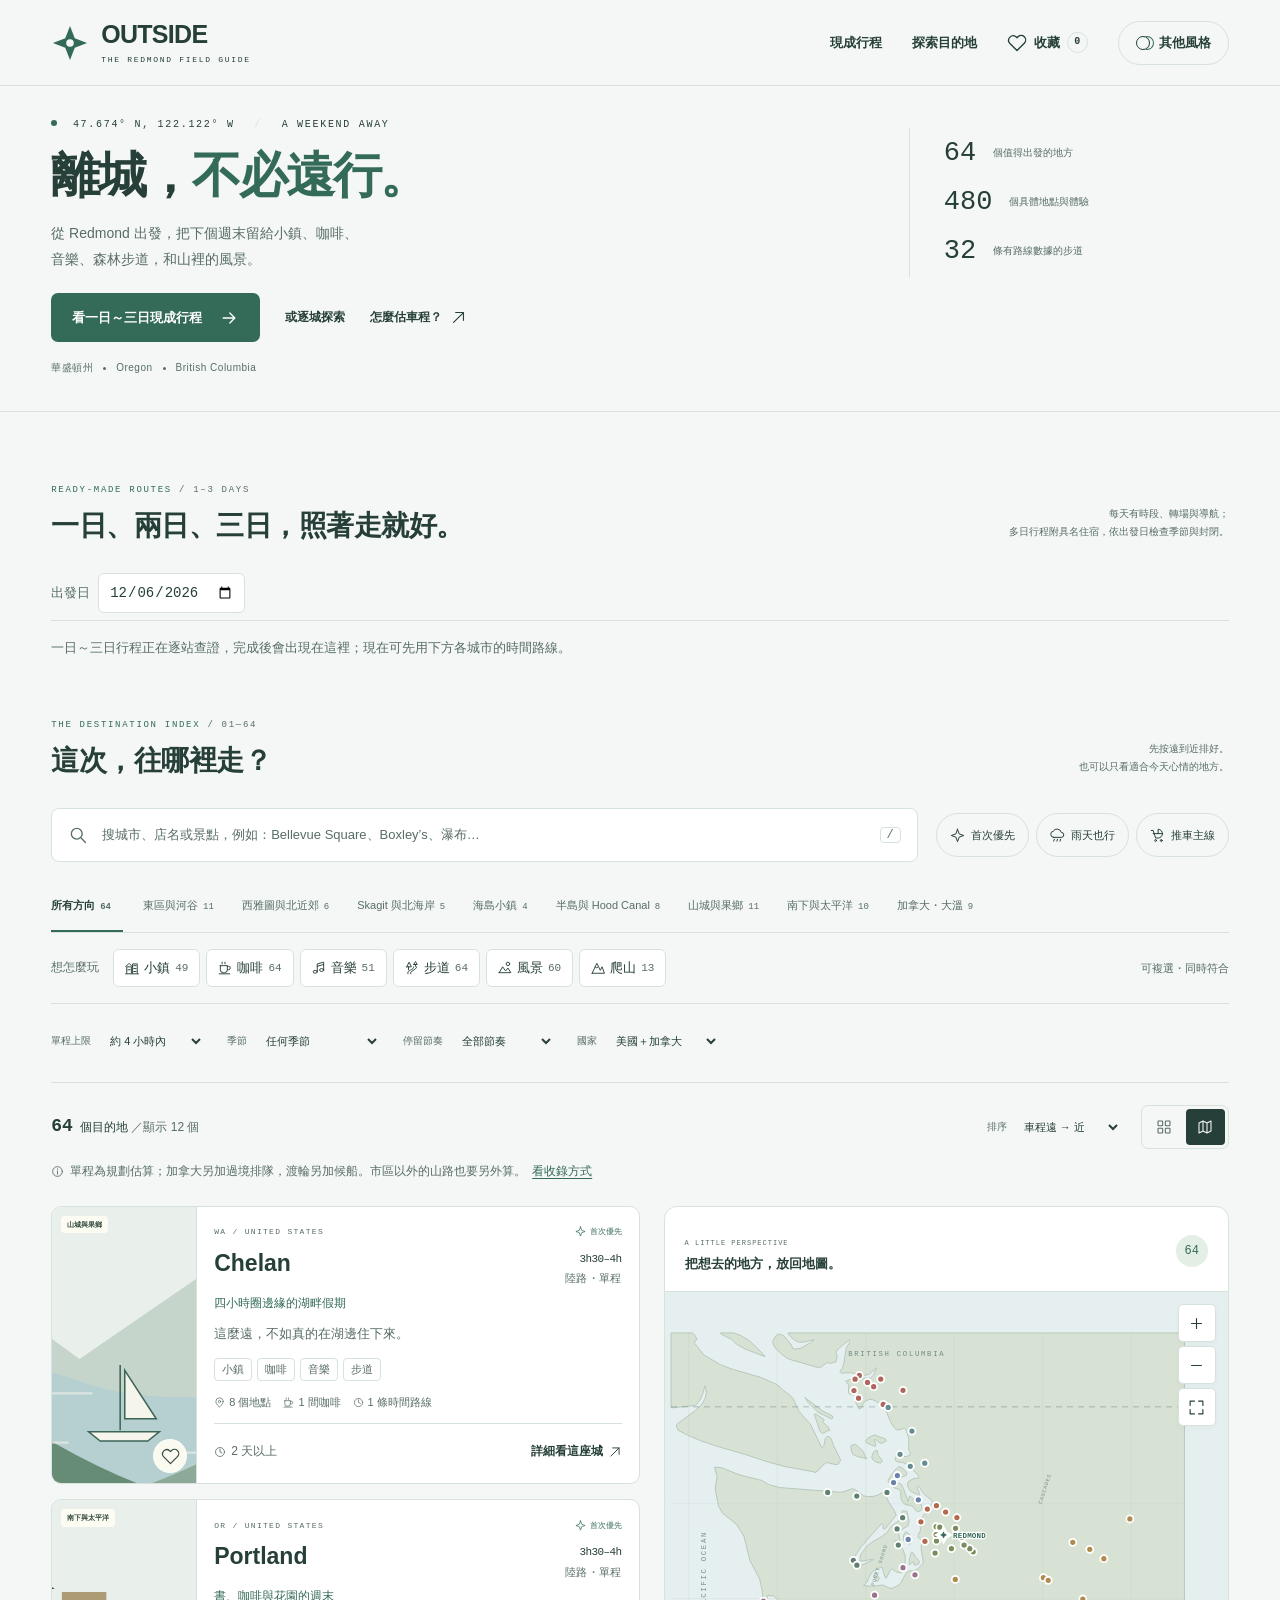
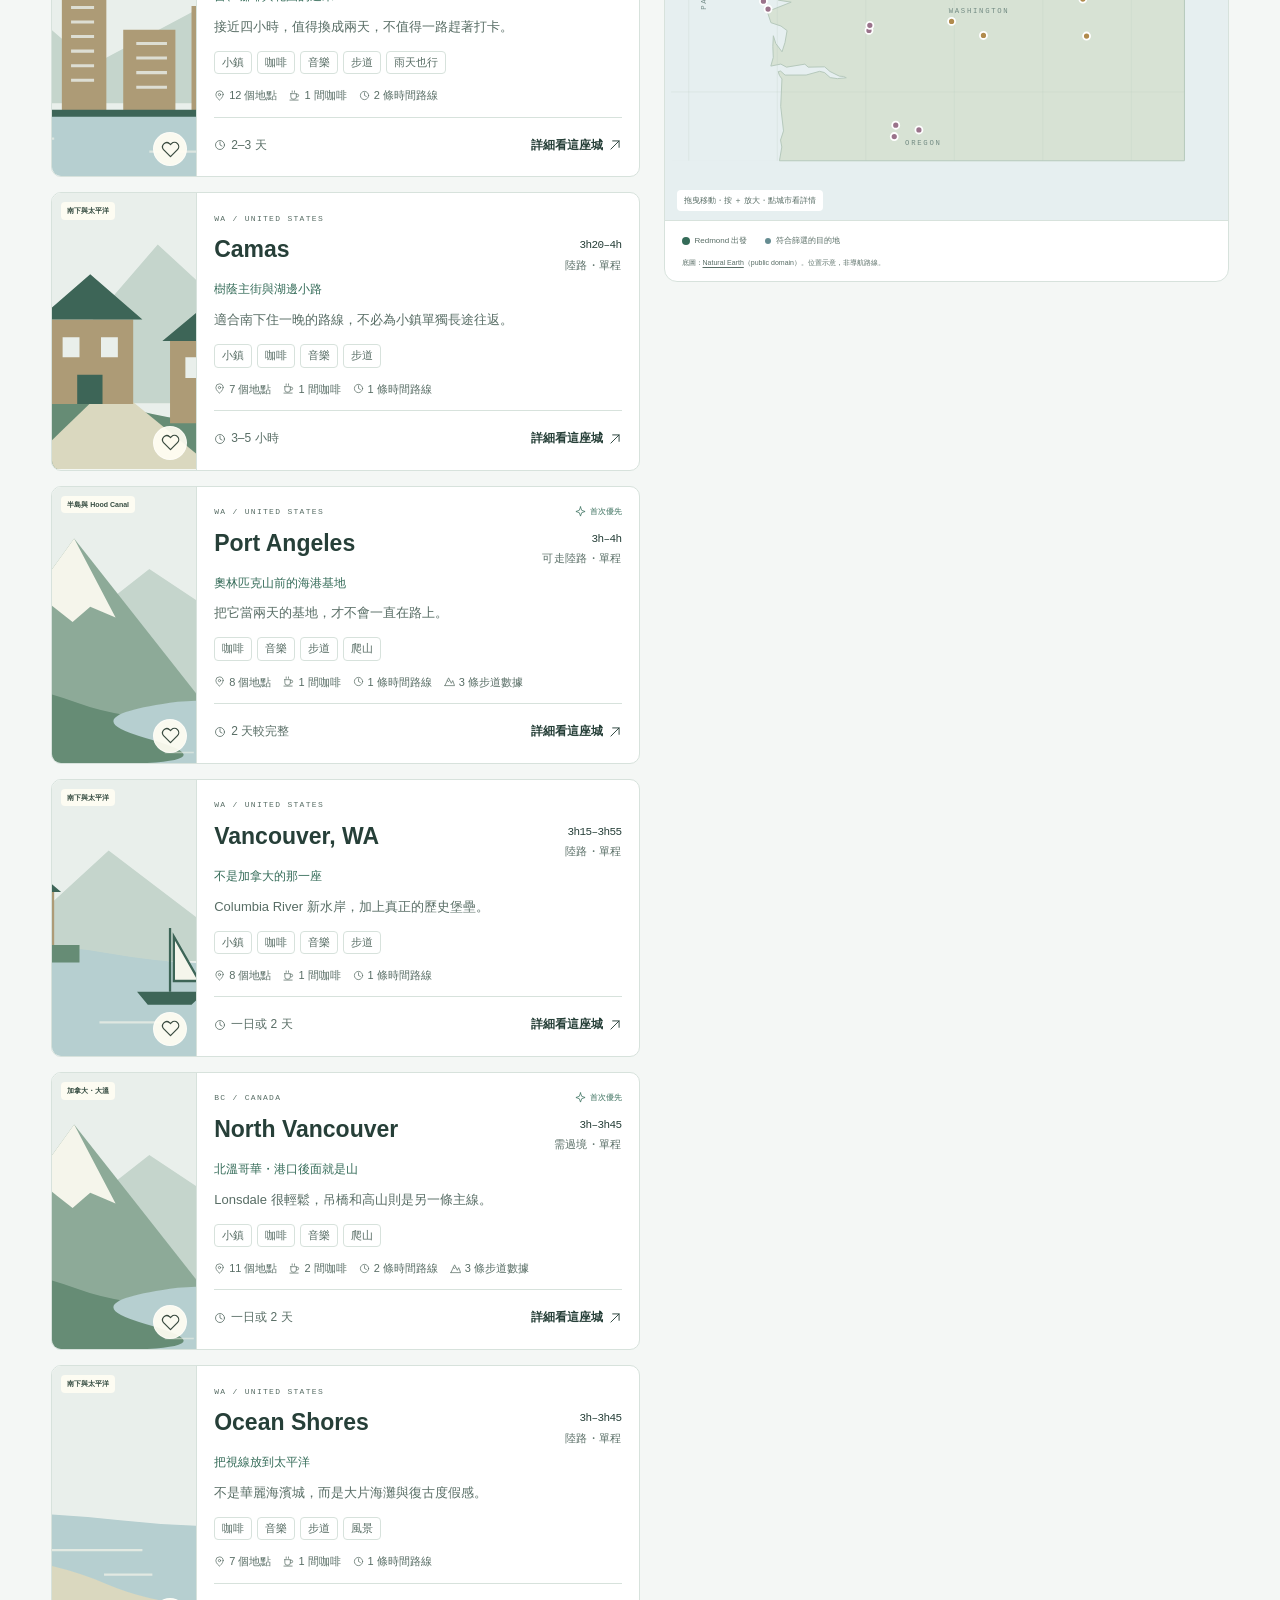
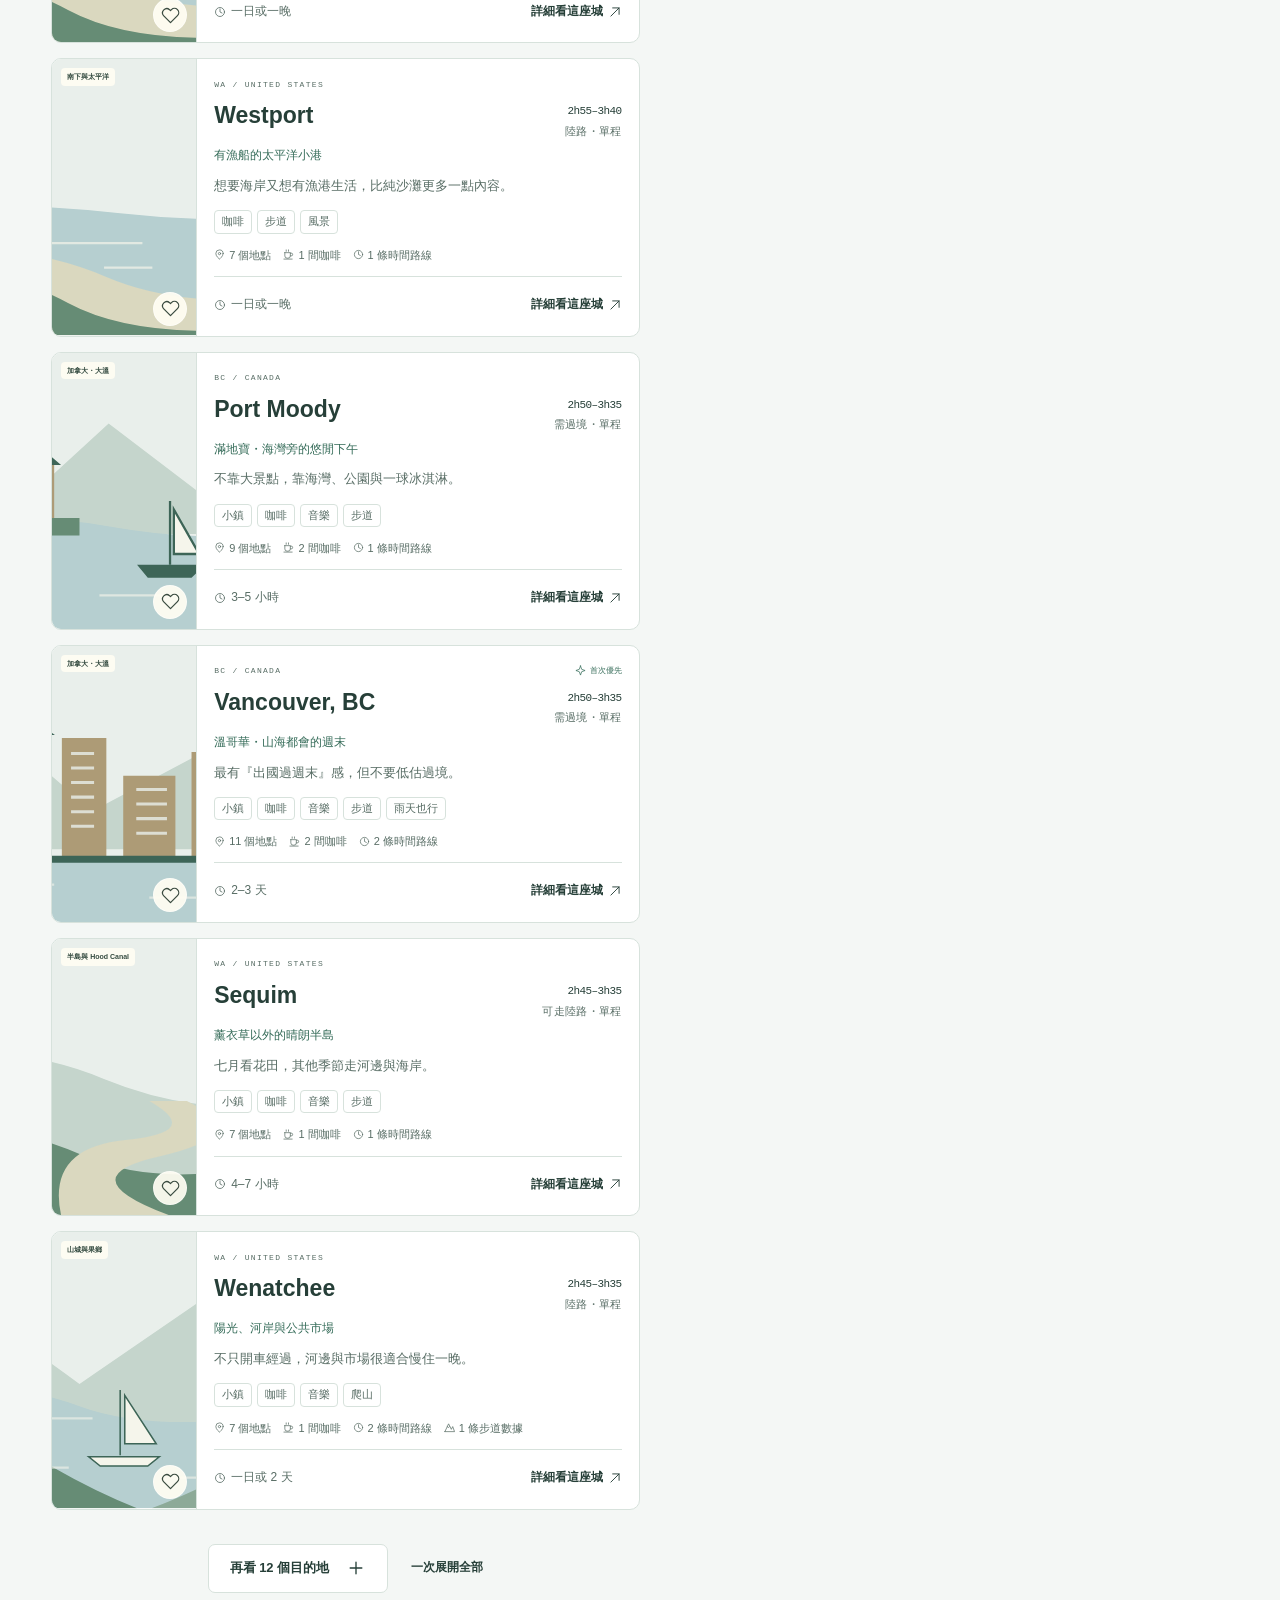
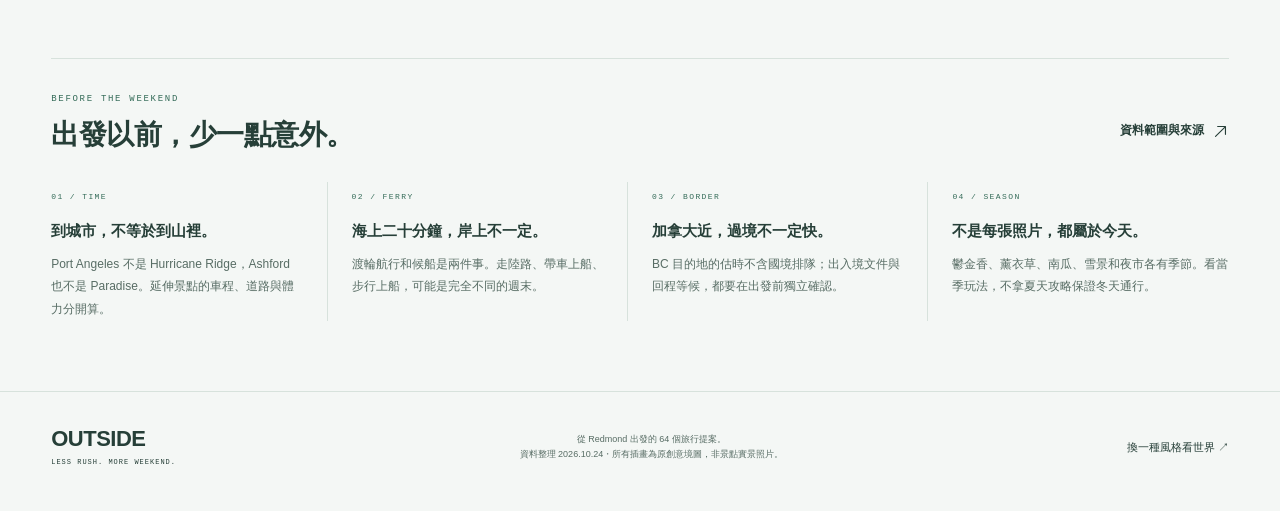
==== commit fcbae99c: "Add trail seasons, live status and 11 classic hikes Every trail now carries recommended months, wint" ====
--- a/index.html
+++ b/index.html
@@ -8,8 +8,8 @@
   <meta name="description" content="從 Redmond 出發，64 個約四小時內的城市與小鎮。依遠近、季節與玩法，找到下一個值得出發的週末。">
   <title>OUTSIDE｜離城不必遠行・Redmond 週末旅行指南</title>
   <link rel="icon" href="favicon.svg" type="image/svg+xml">
-  <link rel="stylesheet" href="styles.css?v=3">
-  <script type="module" src="app.js?v=3"></script>
+  <link rel="stylesheet" href="styles.css?v=4">
+  <script type="module" src="app.js?v=4"></script>
 </head>
 <body id="top" data-theme="atlas">
   <a class="skip-link" href="#explore">跳到目的地清單</a>
--- a/styles.css
+++ b/styles.css
@@ -897,10 +897,10 @@
 .season-badge { align-self: flex-start; display: inline-flex; align-items: center; gap: 6px; padding: 4px 10px; border-radius: 999px; font-size: 12px; font-weight: 650; line-height: 1.5; }
 .season-badge::before { content: ""; width: 7px; height: 7px; flex: 0 0 7px; border-radius: 50%; background: currentColor; }
 .season-badge[data-tone="ok"] { color: #2f6b4f; background: #e2f0e6; }
-.season-badge[data-tone="soon"], .season-badge[data-tone="off"] { color: #84571a; background: #f6ead2; }
+.season-badge[data-tone="soon"], .season-badge[data-tone="off"], .season-badge[data-tone="notice"] { color: #84571a; background: #f6ead2; }
 .season-badge[data-tone="closed"] { color: #a2402b; background: #f7e1da; }
 body[data-theme="night"] .season-badge[data-tone="ok"] { color: #b8e6c8; background: #1f3b30; }
-body[data-theme="night"] .season-badge[data-tone="soon"], body[data-theme="night"] .season-badge[data-tone="off"] { color: #f1d69d; background: #3d3320; }
+body[data-theme="night"] .season-badge[data-tone="soon"], body[data-theme="night"] .season-badge[data-tone="off"], body[data-theme="night"] .season-badge[data-tone="notice"] { color: #f1d69d; background: #3d3320; }
 body[data-theme="night"] .season-badge[data-tone="closed"] { color: #f6b7a6; background: #452723; }
 .trail-season { display: flex; flex-wrap: wrap; align-items: center; gap: 6px 14px; margin: -2px 0 12px; color: var(--muted); font-size: 12px; }
 .trail-card .trail-season-note { padding: 10px 12px; border-radius: 6px; background: var(--soft-accent); color: var(--ink); }
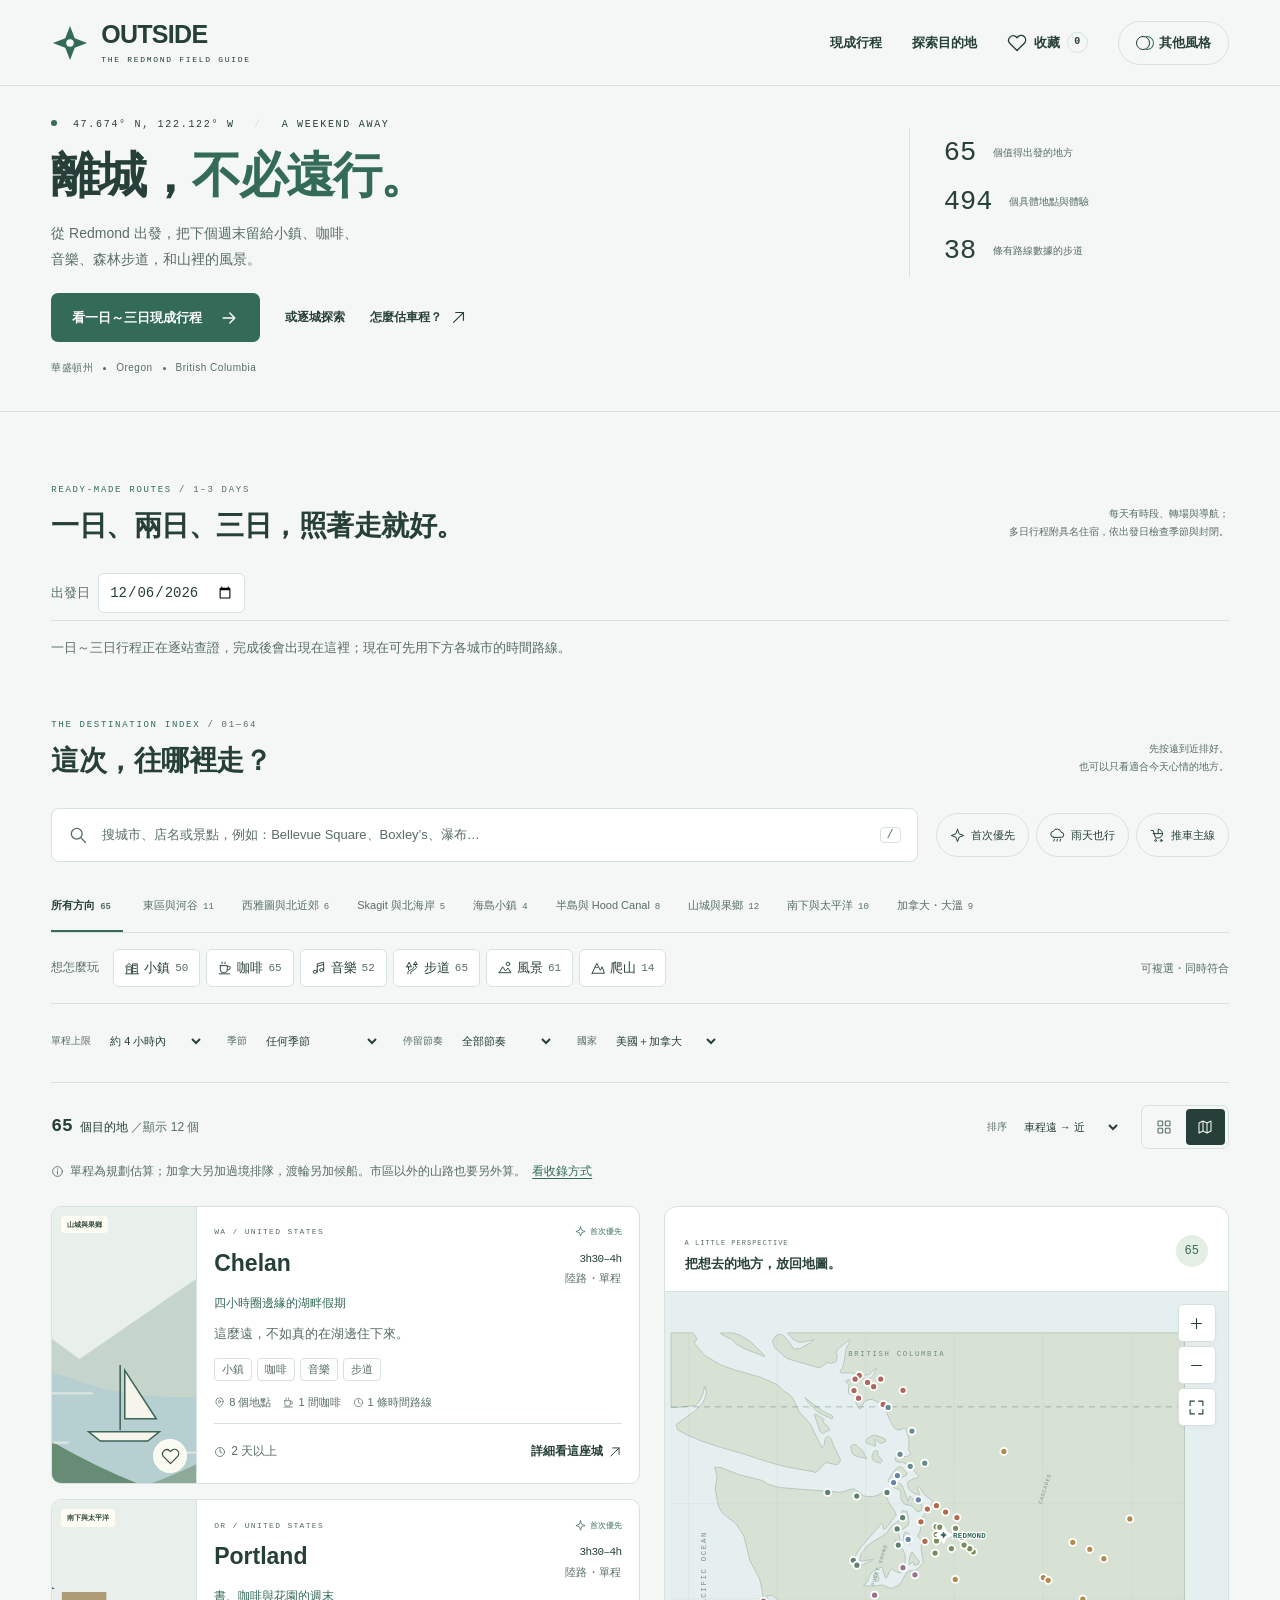
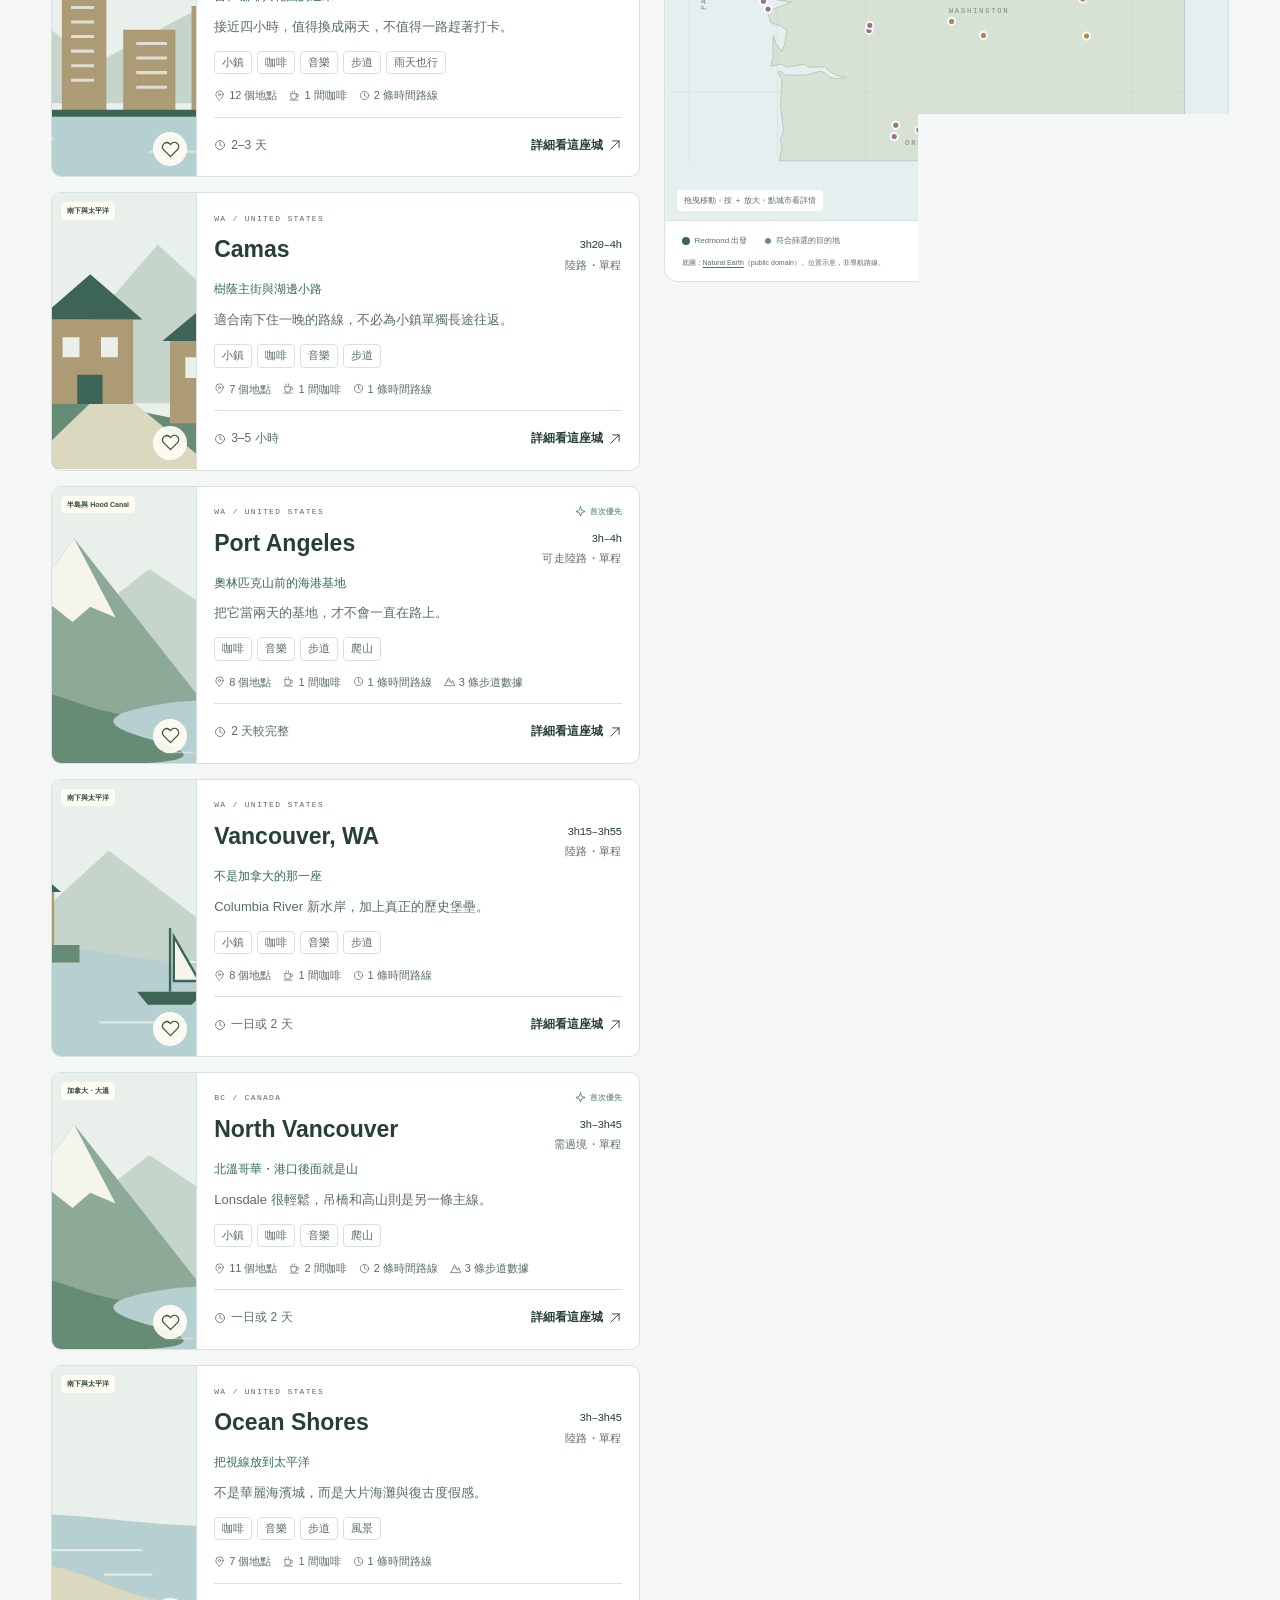
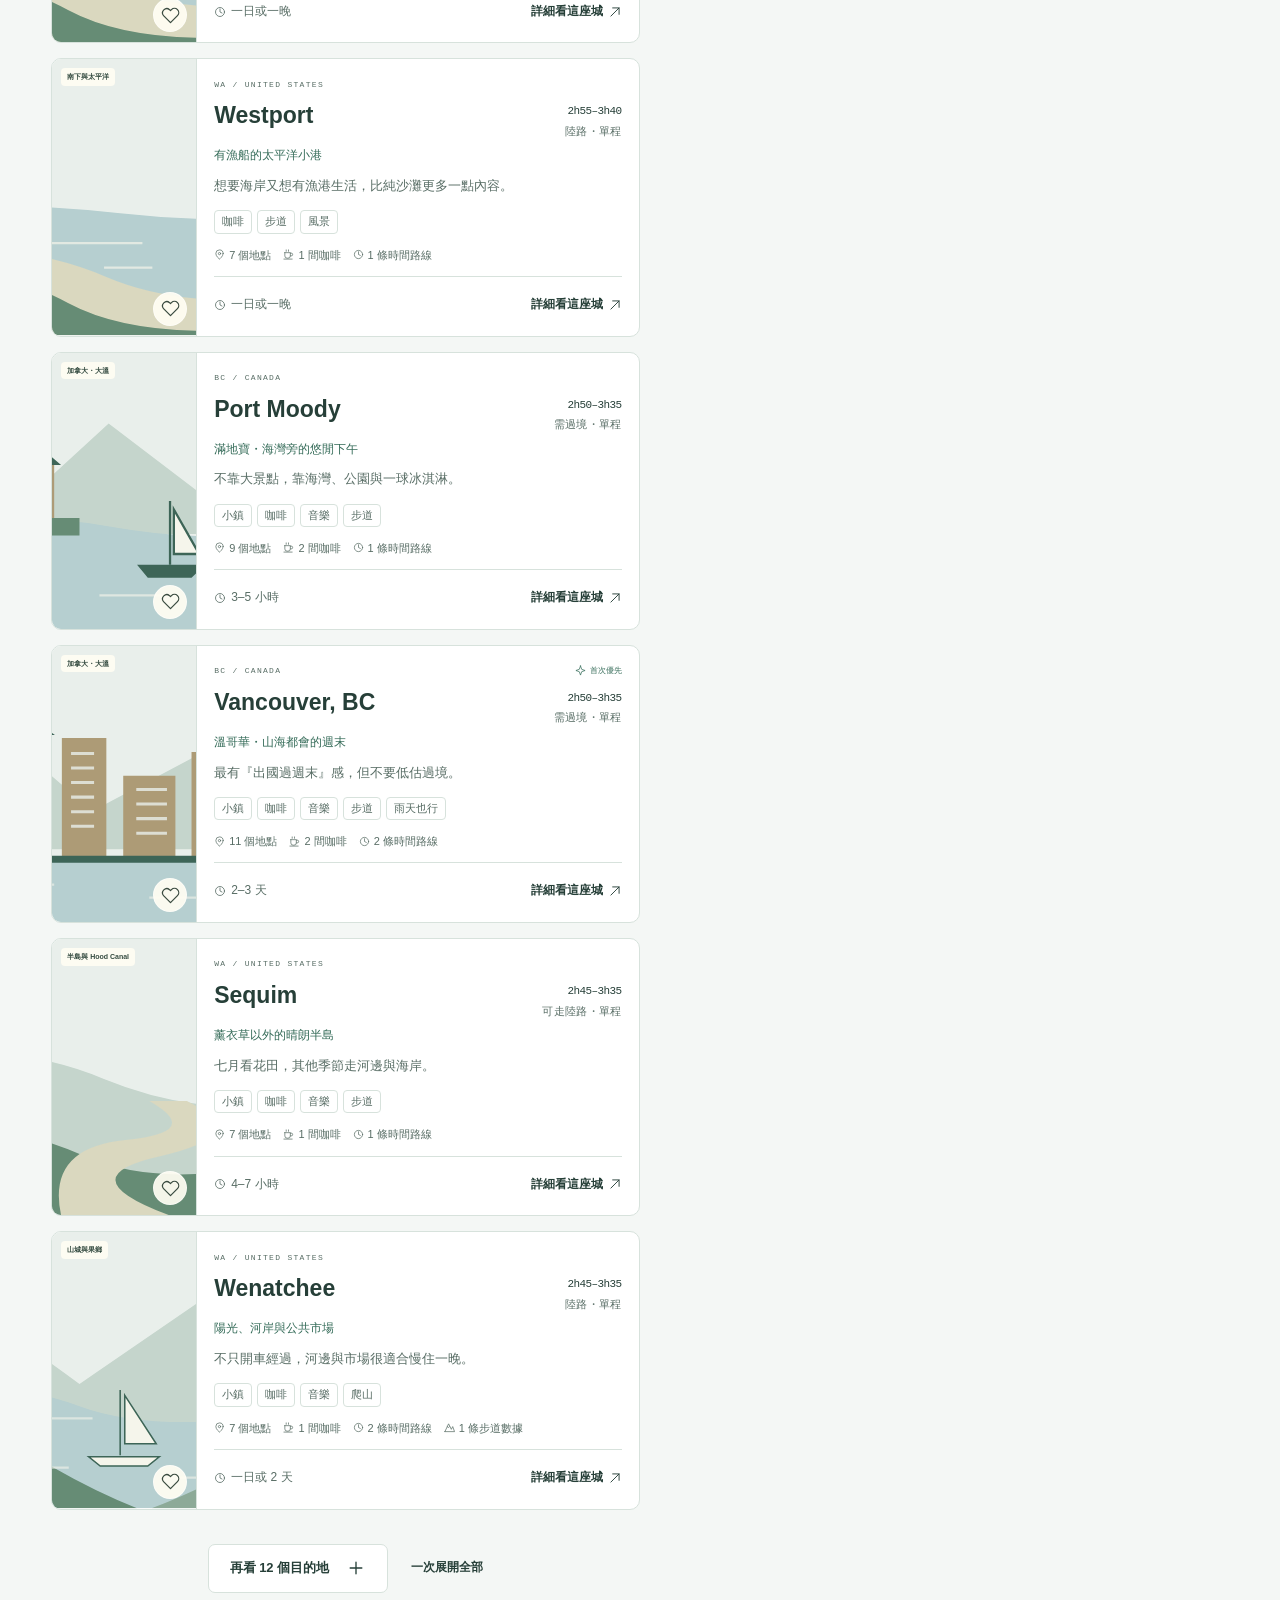
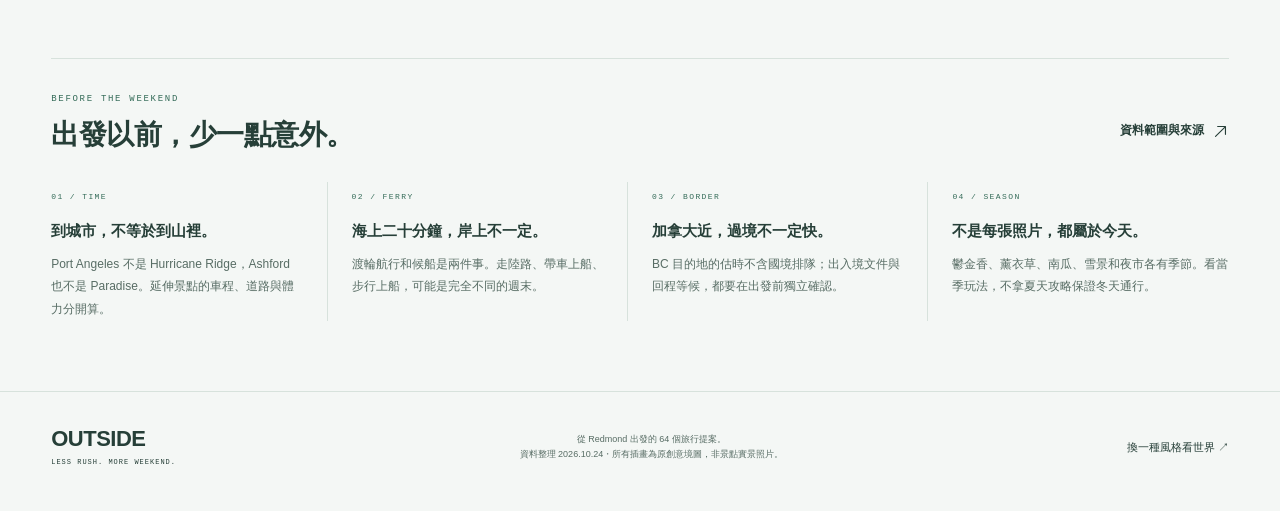
==== commit d10fe9cd: "Add North Cascades west side with verified places and trails New destination based in Marblemount: C" ====
--- a/index.html
+++ b/index.html
@@ -8,8 +8,8 @@
   <meta name="description" content="從 Redmond 出發，64 個約四小時內的城市與小鎮。依遠近、季節與玩法，找到下一個值得出發的週末。">
   <title>OUTSIDE｜離城不必遠行・Redmond 週末旅行指南</title>
   <link rel="icon" href="favicon.svg" type="image/svg+xml">
-  <link rel="stylesheet" href="styles.css?v=4">
-  <script type="module" src="app.js?v=4"></script>
+  <link rel="stylesheet" href="styles.css?v=5">
+  <script type="module" src="app.js?v=5"></script>
 </head>
 <body id="top" data-theme="atlas">
   <a class="skip-link" href="#explore">跳到目的地清單</a>
--- a/styles.css
+++ b/styles.css
@@ -908,6 +908,7 @@
 .status-link { color: var(--accent); }
 .plan-date-row { display: flex; flex-wrap: wrap; align-items: center; gap: 8px 16px; margin: 0 0 14px; color: var(--muted); font-size: 12px; }
 .place-verified { display: flex; align-items: center; gap: 5px; margin: 8px 0 0; font-size: 12px; line-height: 1.6; }
+.place-card .place-hours { margin: 6px 0 0; color: var(--ink); font-size: 12px; line-height: 1.7; overflow-wrap: anywhere; }
 .place-verified .icon { width: 13px; height: 13px; flex-basis: 13px; }
 .place-verified[data-verified="yes"] { color: var(--accent); }
 .place-verified[data-verified="no"] { color: #9a5d16; }
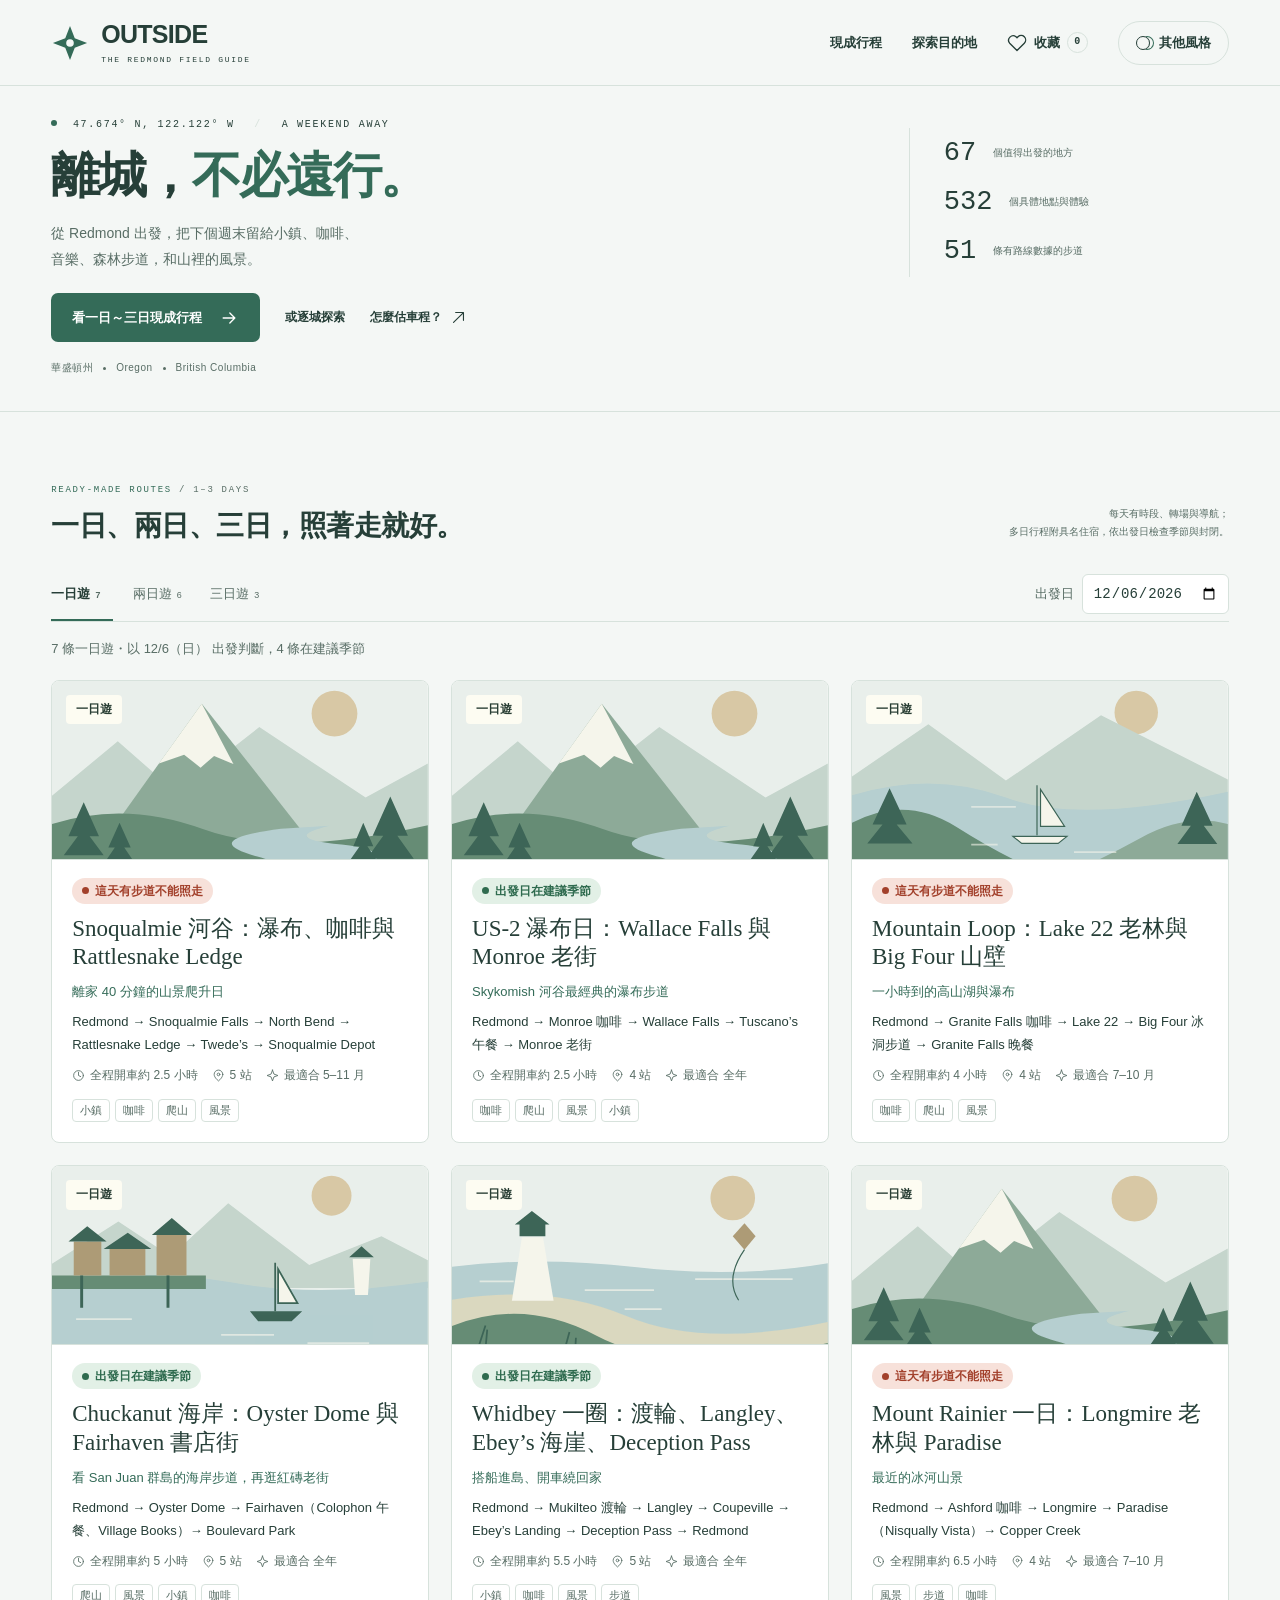
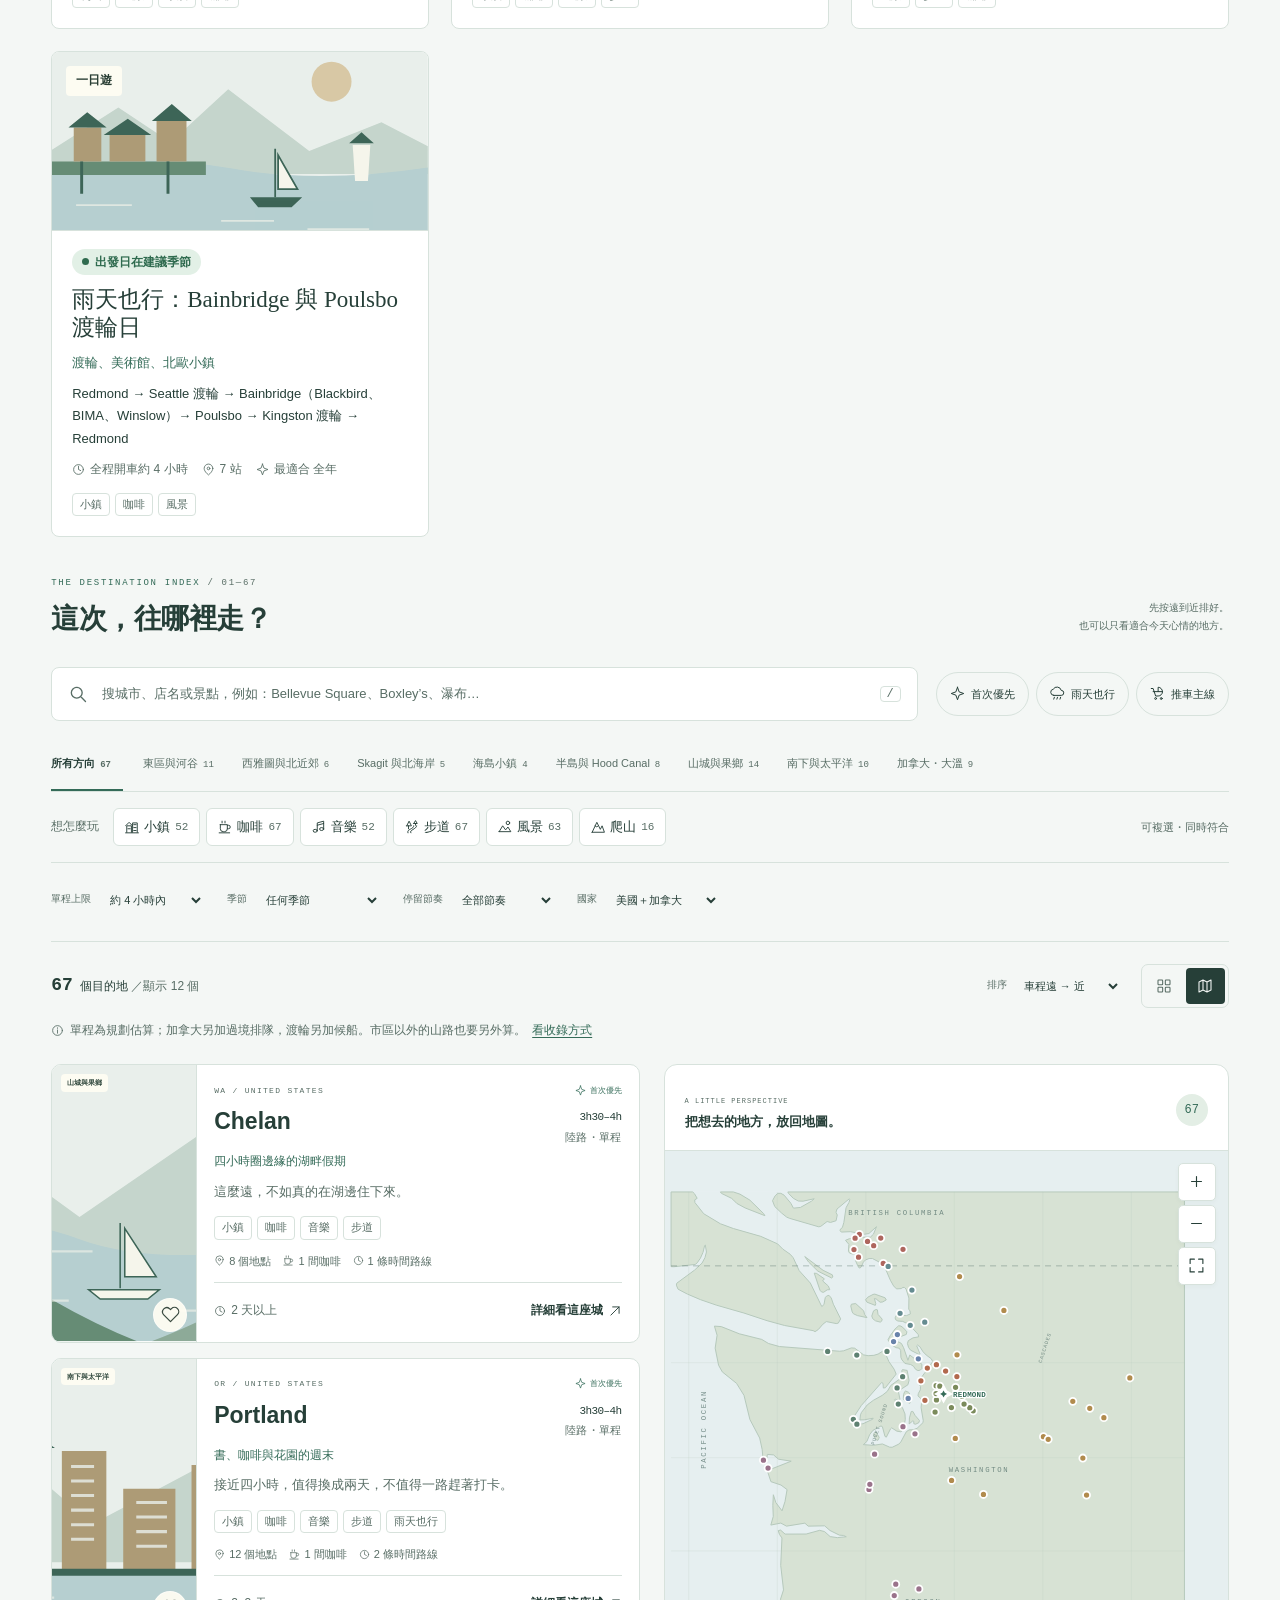
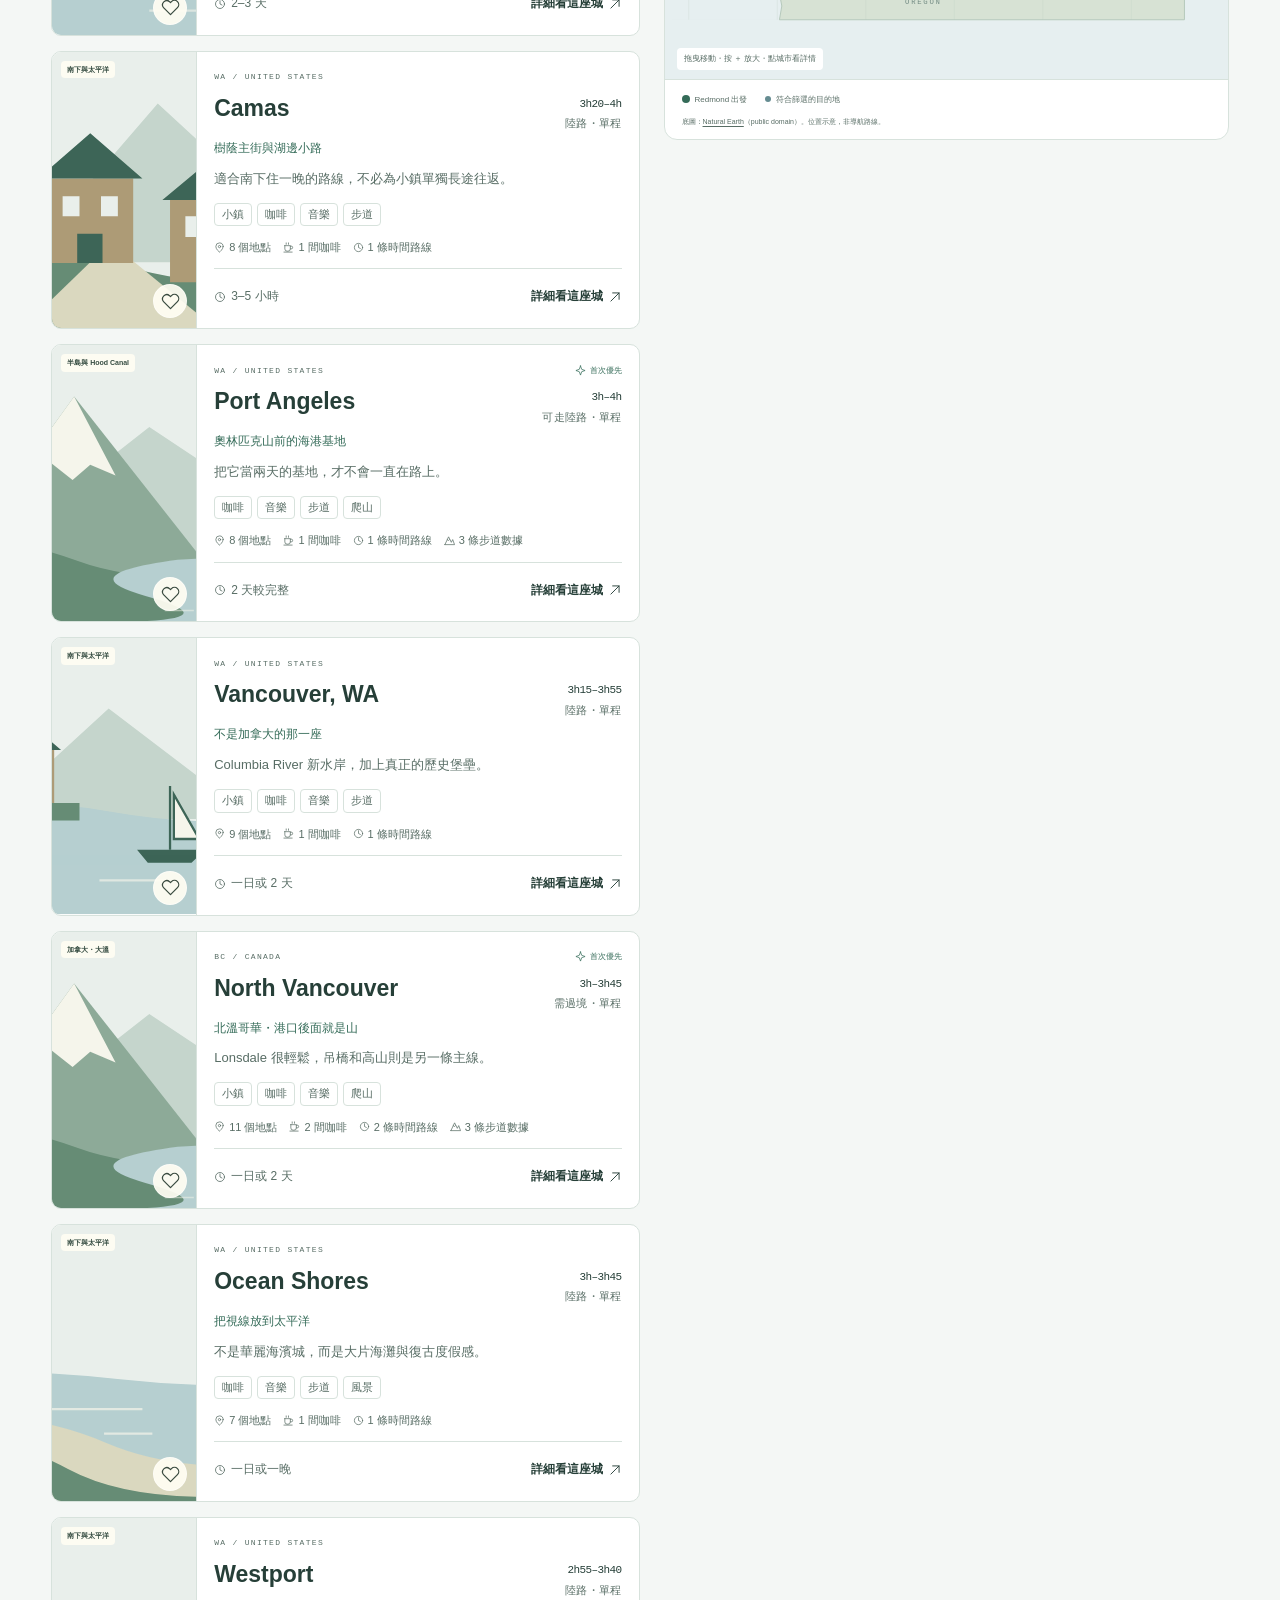
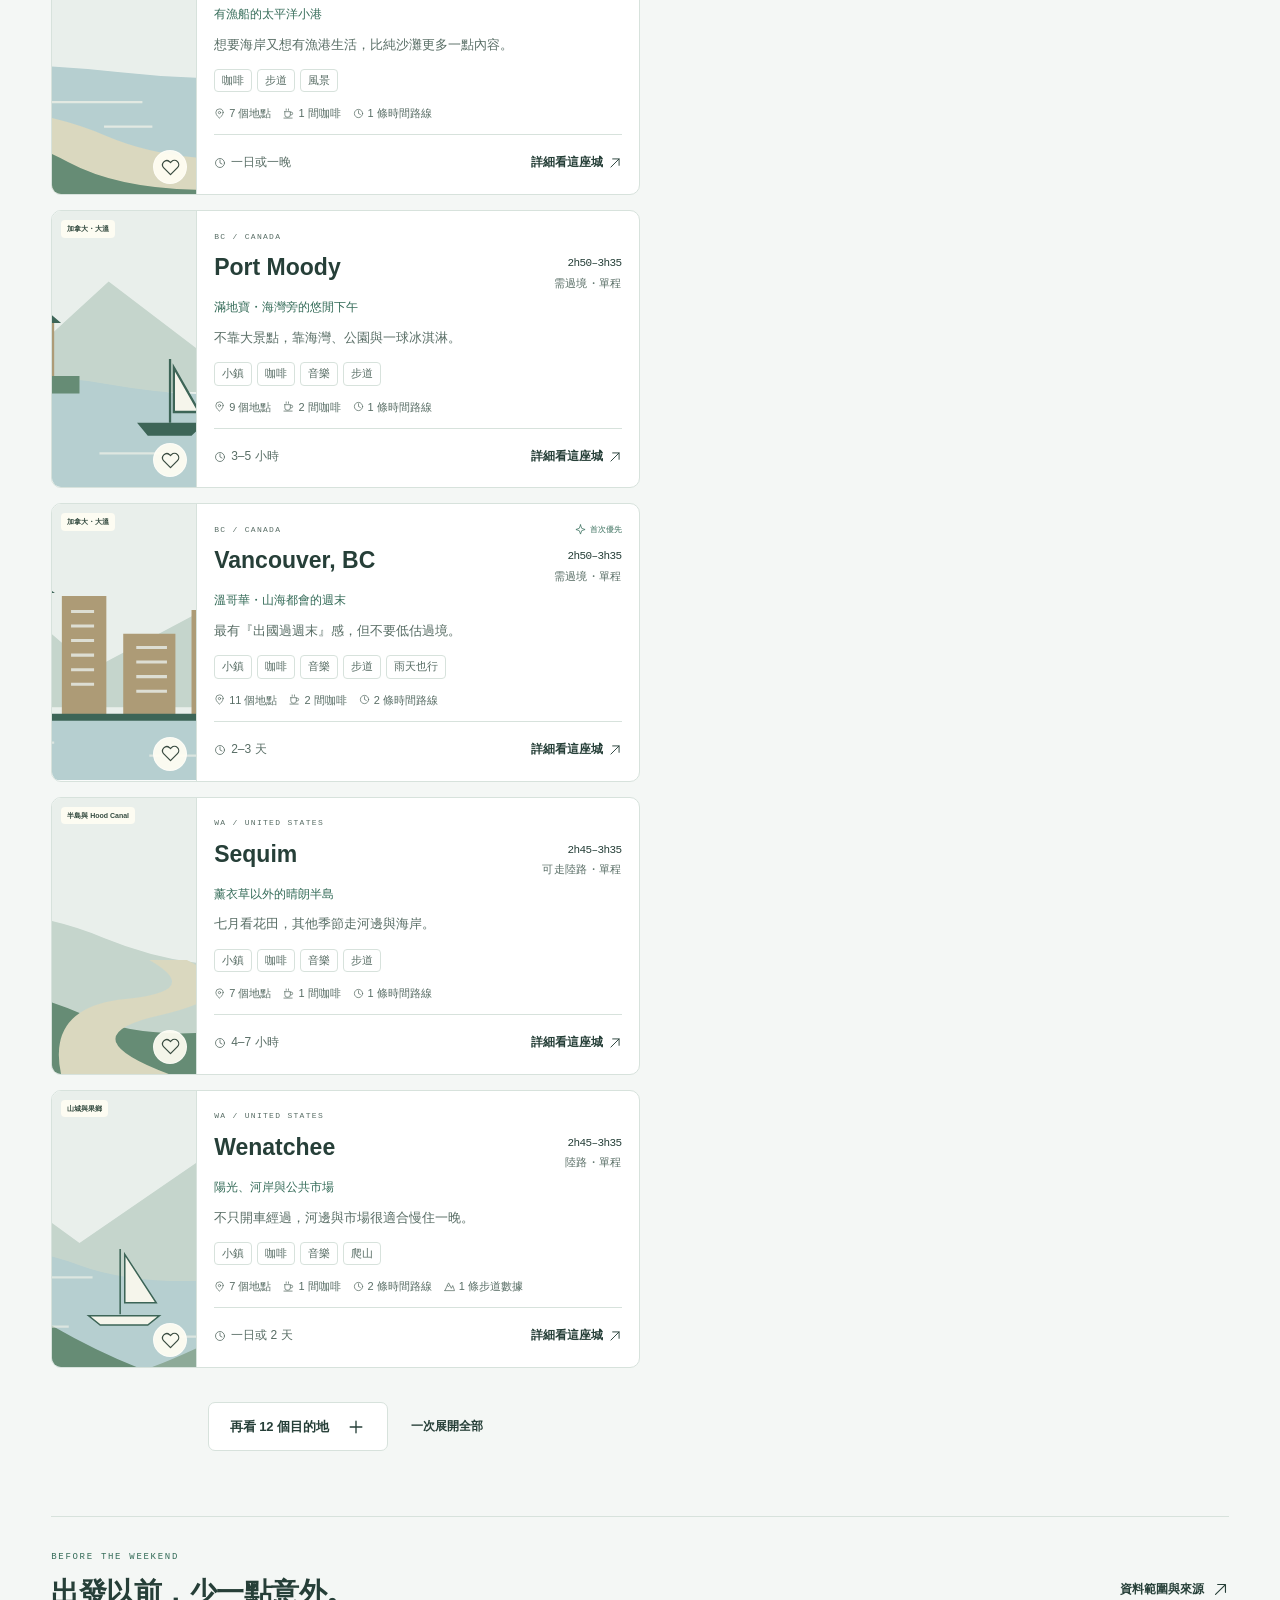
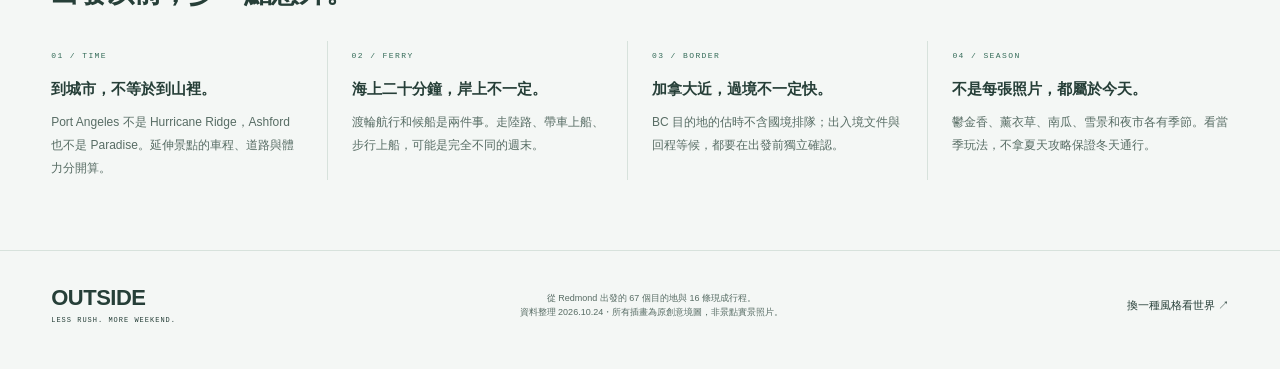
==== commit 1c153def: "Add 16 ready-made 1–3 day trips with lodging and departure-date checks Each trip has computed stop t" ====
--- a/index.html
+++ b/index.html
@@ -5,11 +5,11 @@
   <meta name="viewport" content="width=device-width, initial-scale=1">
   <meta name="theme-color" content="#f4f7f5">
   <meta name="application-name" content="OUTSIDE Redmond Guide">
-  <meta name="description" content="從 Redmond 出發，64 個約四小時內的城市與小鎮。依遠近、季節與玩法，找到下一個值得出發的週末。">
+  <meta name="description" content="從 Redmond 出發，67 個約四小時內的城市、小鎮與山區，16 條一日～三日現成行程，店家逐家查證。">
   <title>OUTSIDE｜離城不必遠行・Redmond 週末旅行指南</title>
   <link rel="icon" href="favicon.svg" type="image/svg+xml">
-  <link rel="stylesheet" href="styles.css?v=5">
-  <script type="module" src="app.js?v=5"></script>
+  <link rel="stylesheet" href="styles.css?v=6">
+  <script type="module" src="app.js?v=6"></script>
 </head>
 <body id="top" data-theme="atlas">
   <a class="skip-link" href="#explore">跳到目的地清單</a>
@@ -158,9 +158,9 @@
         <div class="floating-note"><span>FIELD NOTE / 001</span><p>好旅程，<br>不一定要請假。</p><svg class="icon" aria-hidden="true"><use href="#i-spark"/></svg></div>
       </div>
       <div class="hero-stats">
-        <div><strong id="hero-city-count">64</strong><span>個值得出發的地方</span></div>
-        <div><strong id="hero-place-count">481</strong><span>個具體地點與體驗</span></div>
-        <div><strong id="hero-trail-count">21</strong><span>條有路線數據的步道</span></div>
+        <div><strong id="hero-city-count">67</strong><span>個值得出發的地方</span></div>
+        <div><strong id="hero-place-count">532</strong><span>個具體地點與體驗</span></div>
+        <div><strong id="hero-trail-count">51</strong><span>條有路線數據的步道</span></div>
         <p>遠近都收，先從最遠的看起。<br><span>不是景點打卡，是下一個舒服的週末。</span></p>
       </div>
     </section>
@@ -180,7 +180,7 @@
 
     <section class="explore-section" id="explore" aria-labelledby="explore-title">
       <div class="section-heading">
-        <div><p class="eyebrow">THE DESTINATION INDEX <span>/ 01—64</span></p><h2 id="explore-title">這次，往哪裡走？</h2></div>
+        <div><p class="eyebrow">THE DESTINATION INDEX <span>/ 01—67</span></p><h2 id="explore-title">這次，往哪裡走？</h2></div>
         <p class="section-aside">先按遠到近排好。<br>也可以只看適合今天心情的地方。</p>
       </div>
       <div class="search-row">
@@ -228,7 +228,7 @@
           <div class="load-more-row" id="load-more-row" hidden><button class="secondary-button" id="load-more" type="button">再看 12 個目的地<svg class="icon" aria-hidden="true"><use href="#i-plus"/></svg></button><button class="text-button" id="show-all" type="button">一次展開全部</button></div>
         </div>
         <aside class="map-panel" id="map-panel" aria-label="目的地地圖" hidden>
-          <div class="map-panel-heading"><div><span class="eyebrow">A LITTLE PERSPECTIVE</span><h3>把想去的地方，放回地圖。</h3></div><span class="map-count" id="map-count">64</span></div>
+          <div class="map-panel-heading"><div><span class="eyebrow">A LITTLE PERSPECTIVE</span><h3>把想去的地方，放回地圖。</h3></div><span class="map-count" id="map-count">67</span></div>
           <div class="map-canvas" id="map-canvas">
             <svg id="destination-map" viewBox="0 0 1200 1000" role="group" aria-label="西北地區目的地位置，點選標記可看詳細行程">
               <rect class="map-water" x="0" y="0" width="1200" height="1000"/>
@@ -258,7 +258,7 @@
     </section>
   </main>
 
-  <footer class="site-footer"><a class="footer-brand" href="#top">OUTSIDE<span>LESS RUSH. MORE WEEKEND.</span></a><p>從 Redmond 出發的 64 個旅行提案。<br>資料整理 <time datetime="2026-10-24">2026.10.24</time>・所有插畫為原創意境圖，非景點實景照片。</p><a href="./styles.html">換一種風格看世界 ↗</a></footer>
+  <footer class="site-footer"><a class="footer-brand" href="#top">OUTSIDE<span>LESS RUSH. MORE WEEKEND.</span></a><p>從 Redmond 出發的 67 個目的地與 16 條現成行程。<br>資料整理 <time datetime="2026-10-24">2026.10.24</time>・所有插畫為原創意境圖，非景點實景照片。</p><a href="./styles.html">換一種風格看世界 ↗</a></footer>
   <dialog id="city-dialog" class="city-dialog" aria-labelledby="city-title"></dialog>
   <dialog id="method-dialog" class="method-dialog" aria-labelledby="method-title"></dialog>
   <dialog id="trip-dialog" class="city-dialog trip-dialog" aria-labelledby="trip-title"></dialog>
--- a/styles.css
+++ b/styles.css
@@ -972,3 +972,4 @@
   html { scroll-behavior: auto; }
   *, *::before, *::after { animation-duration: .01ms !important; animation-iteration-count: 1 !important; transition-duration: 0s !important; }
 }
+.timed-stop-body .stop-hours { margin-top: 6px; color: var(--ink); font-size: 12px; overflow-wrap: anywhere; }
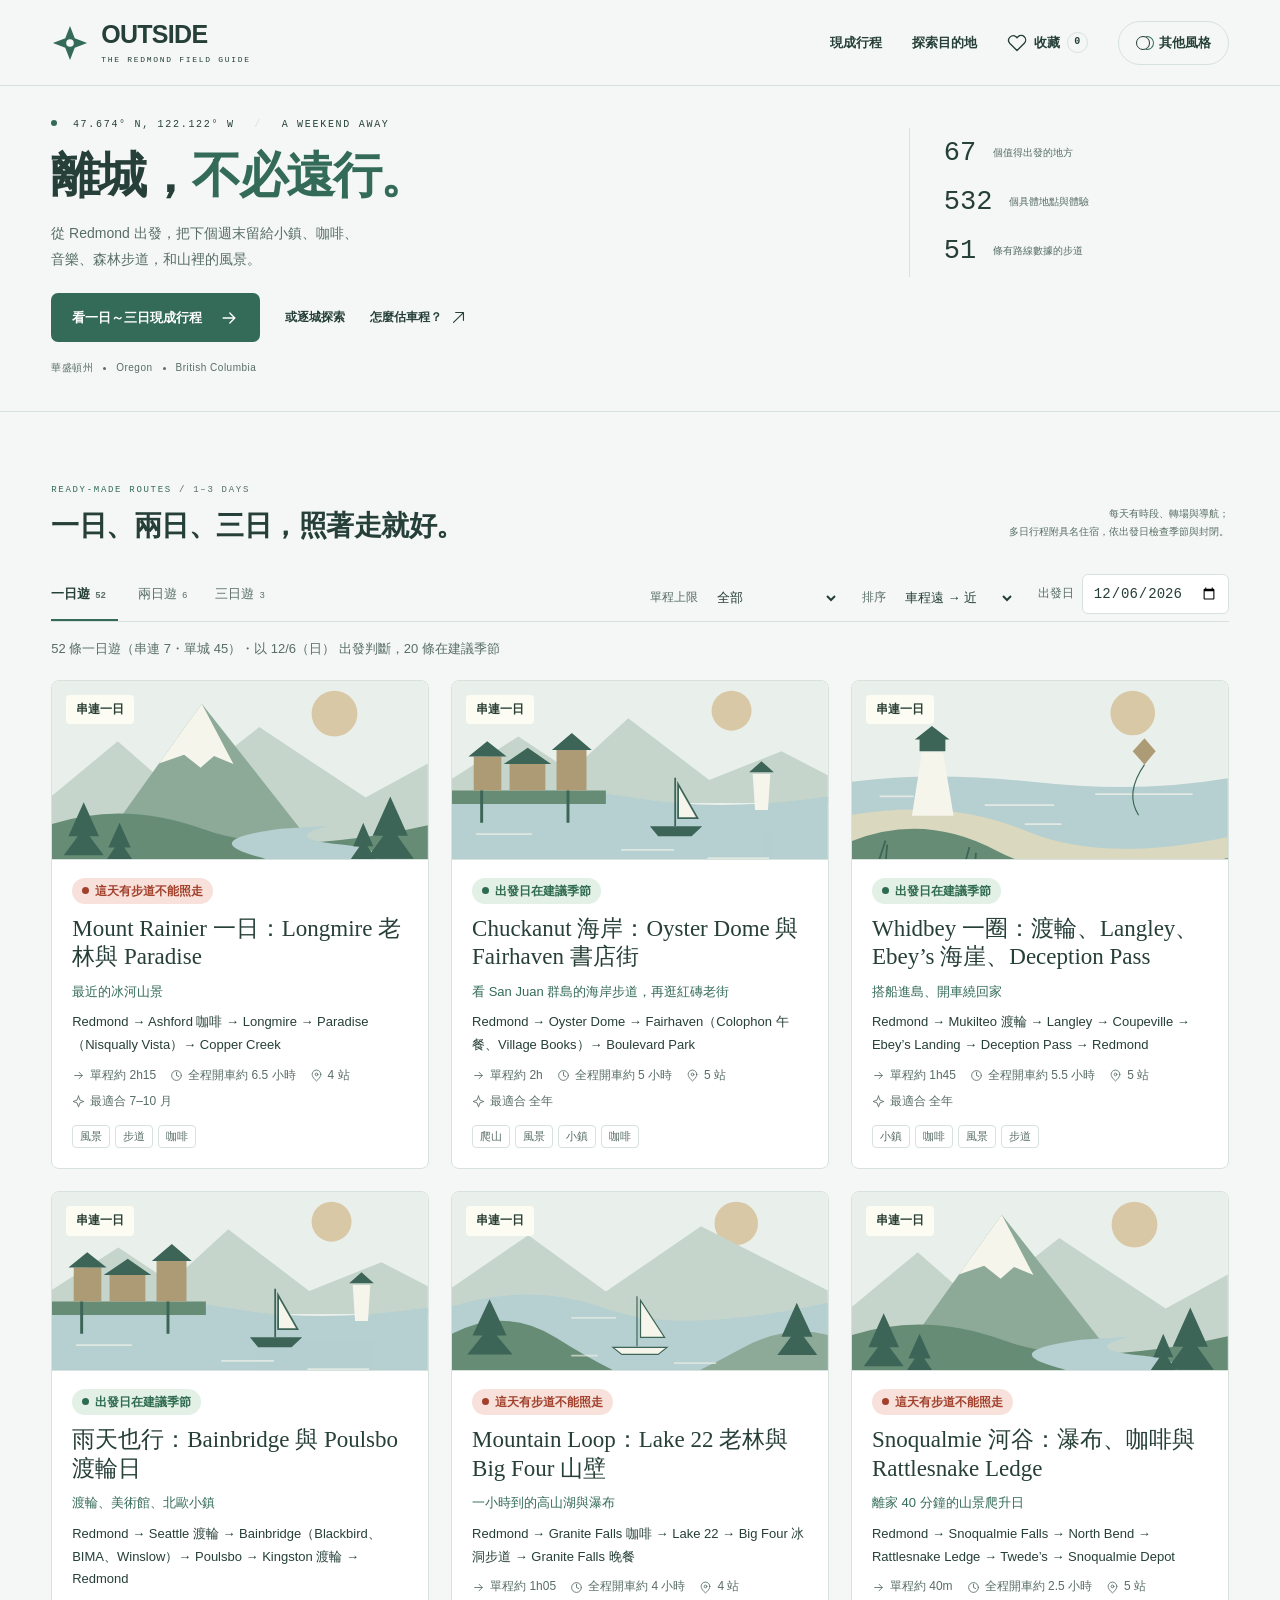
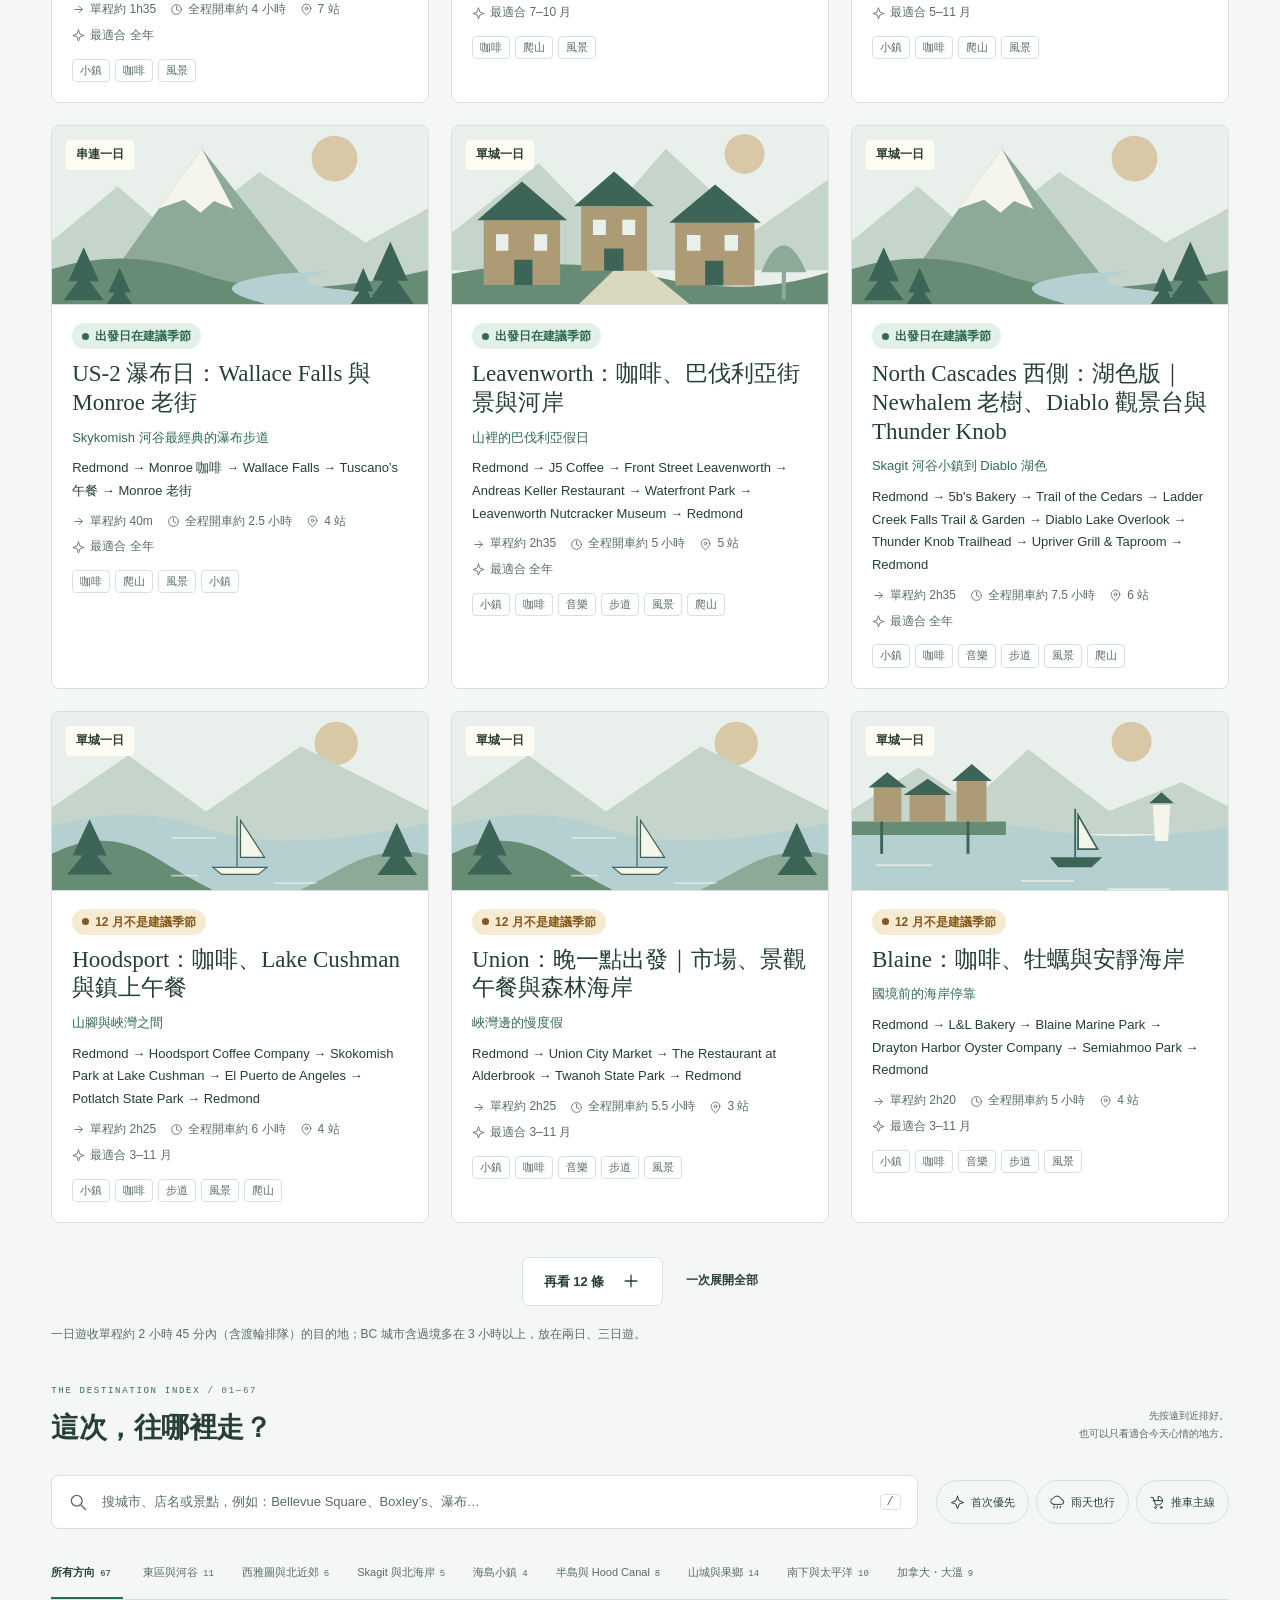
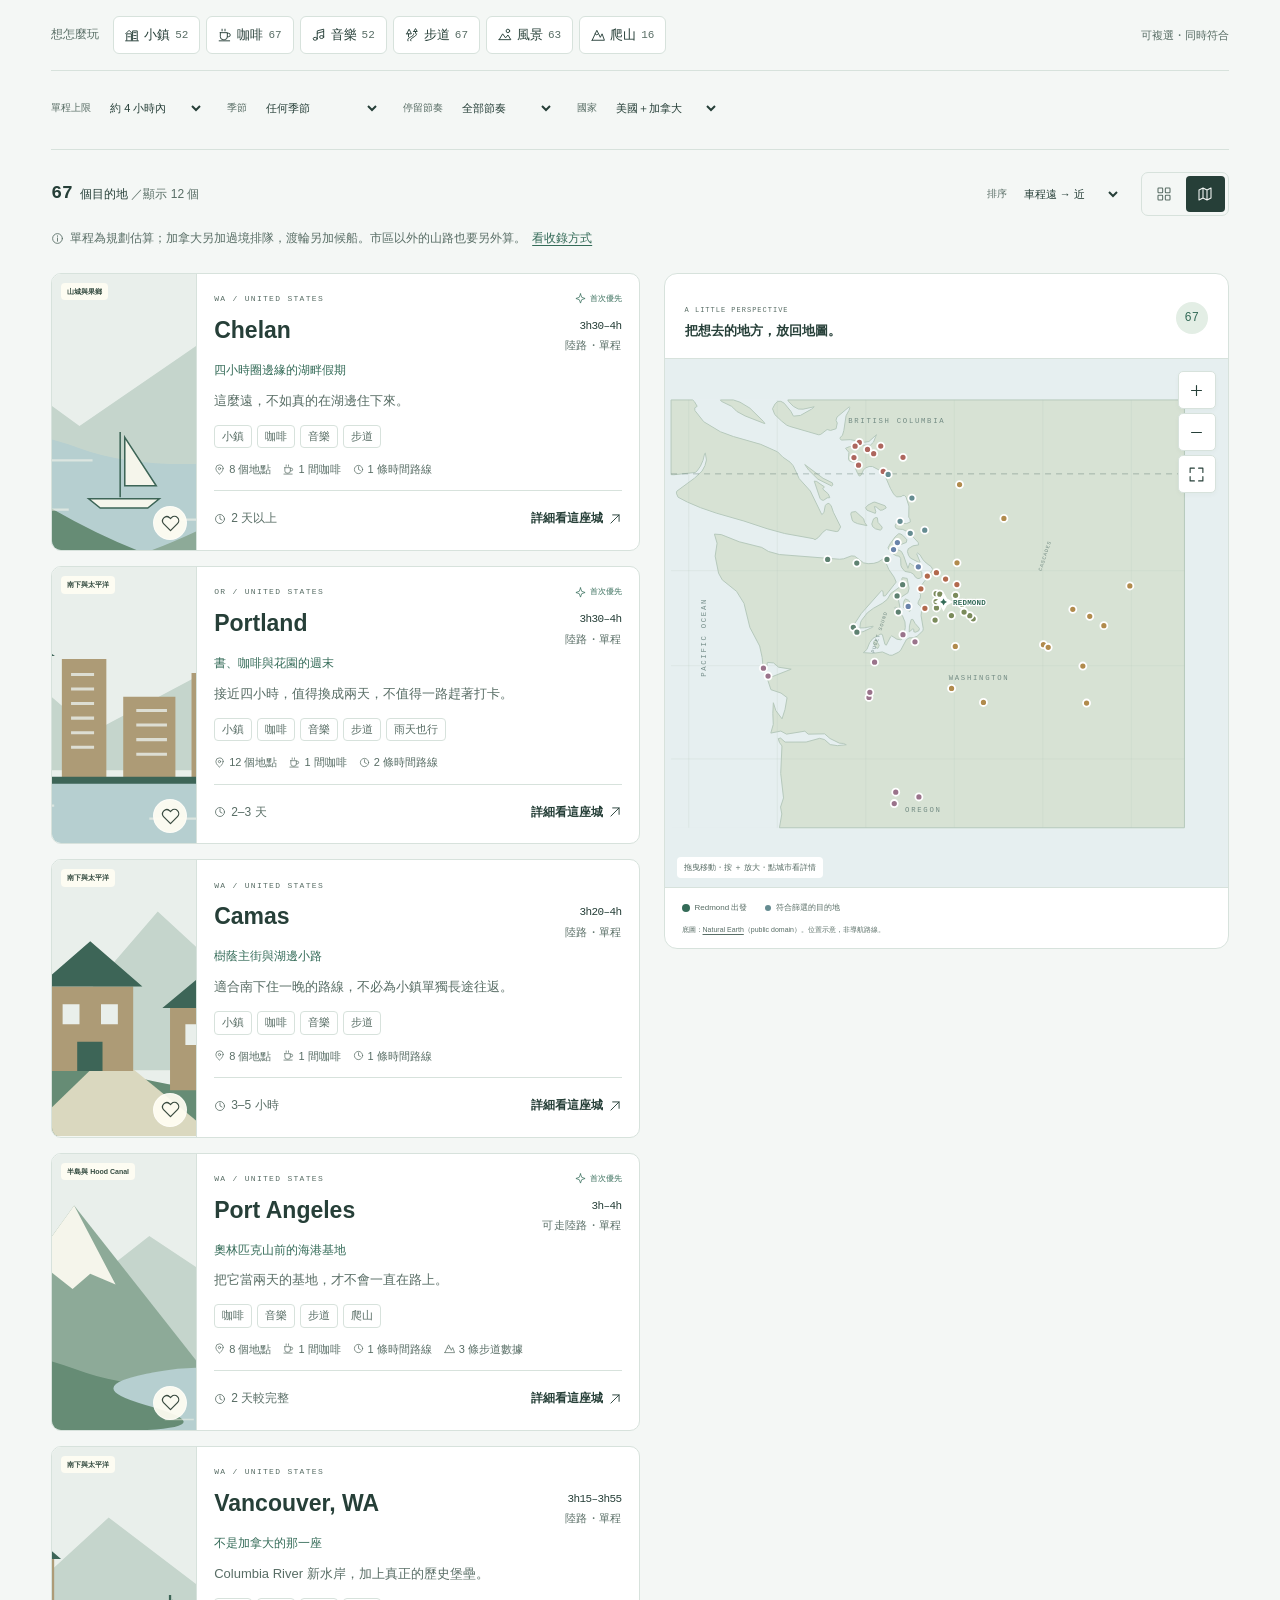
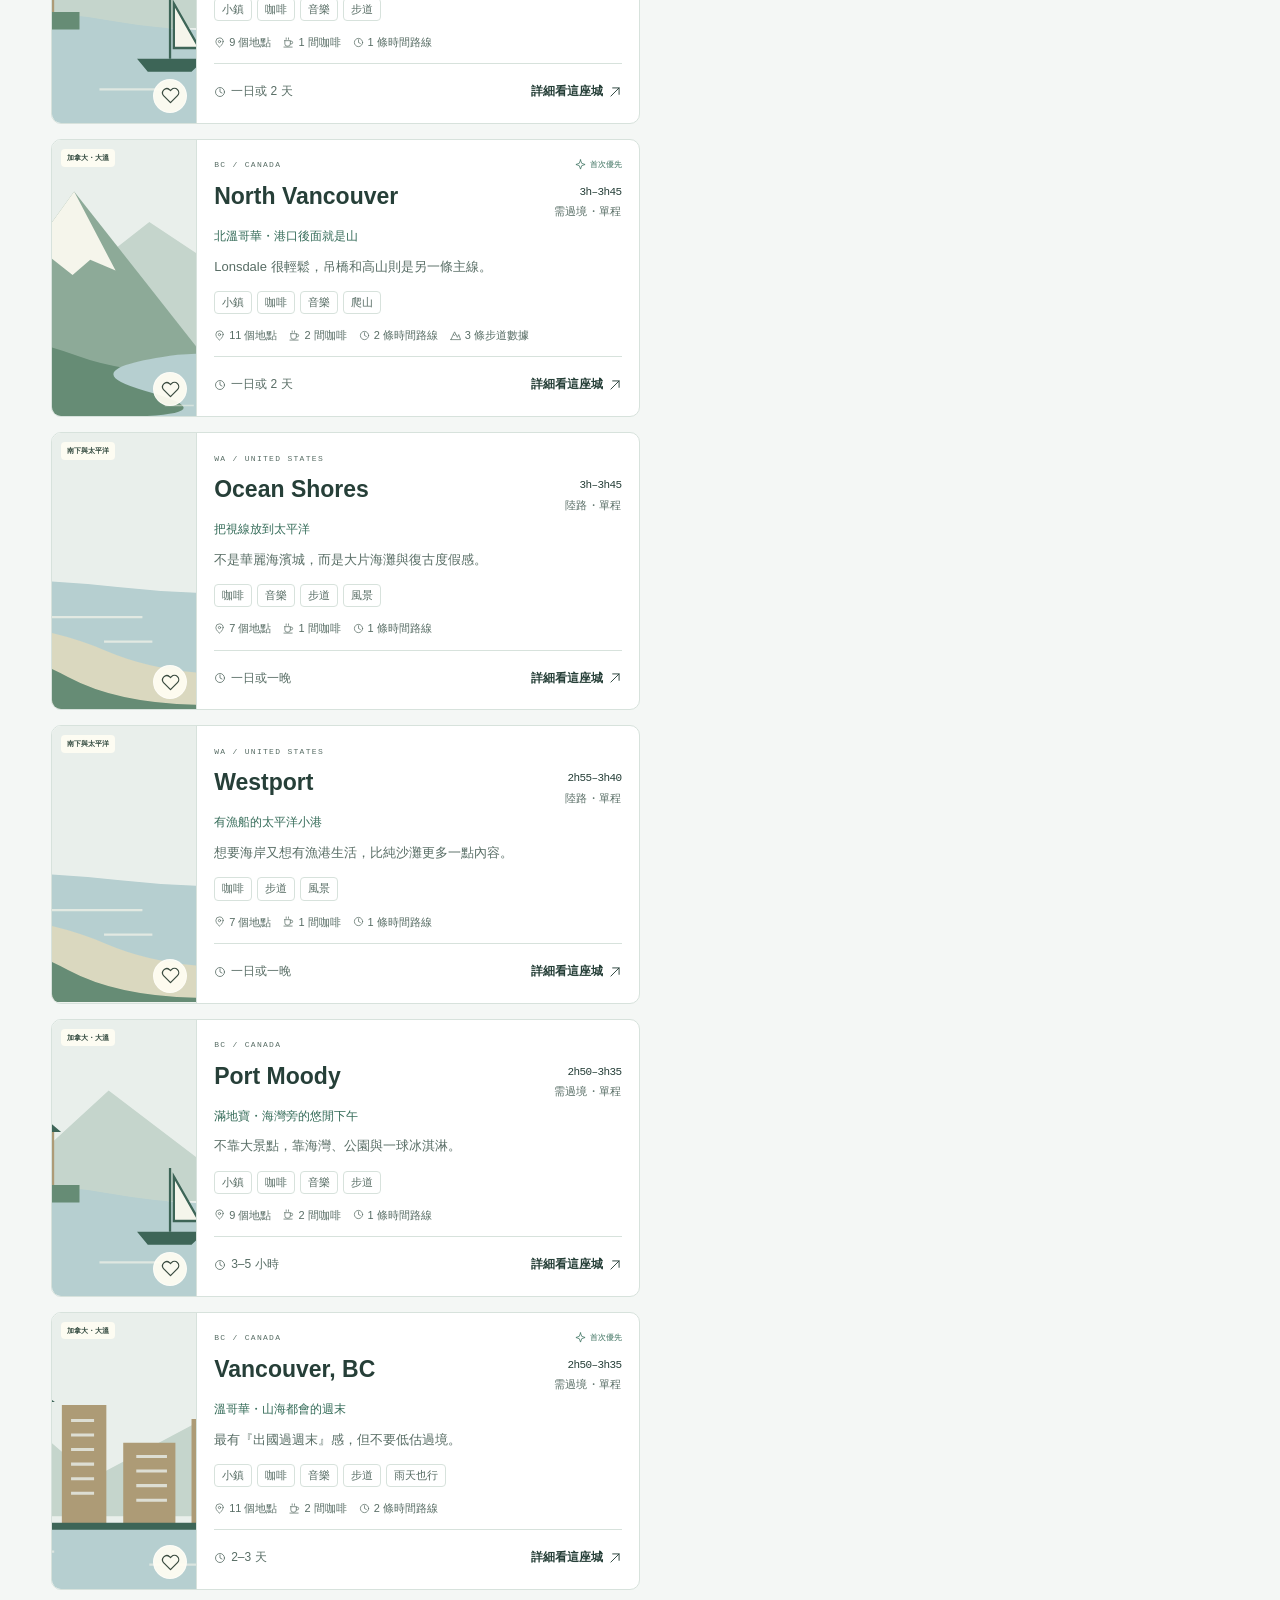
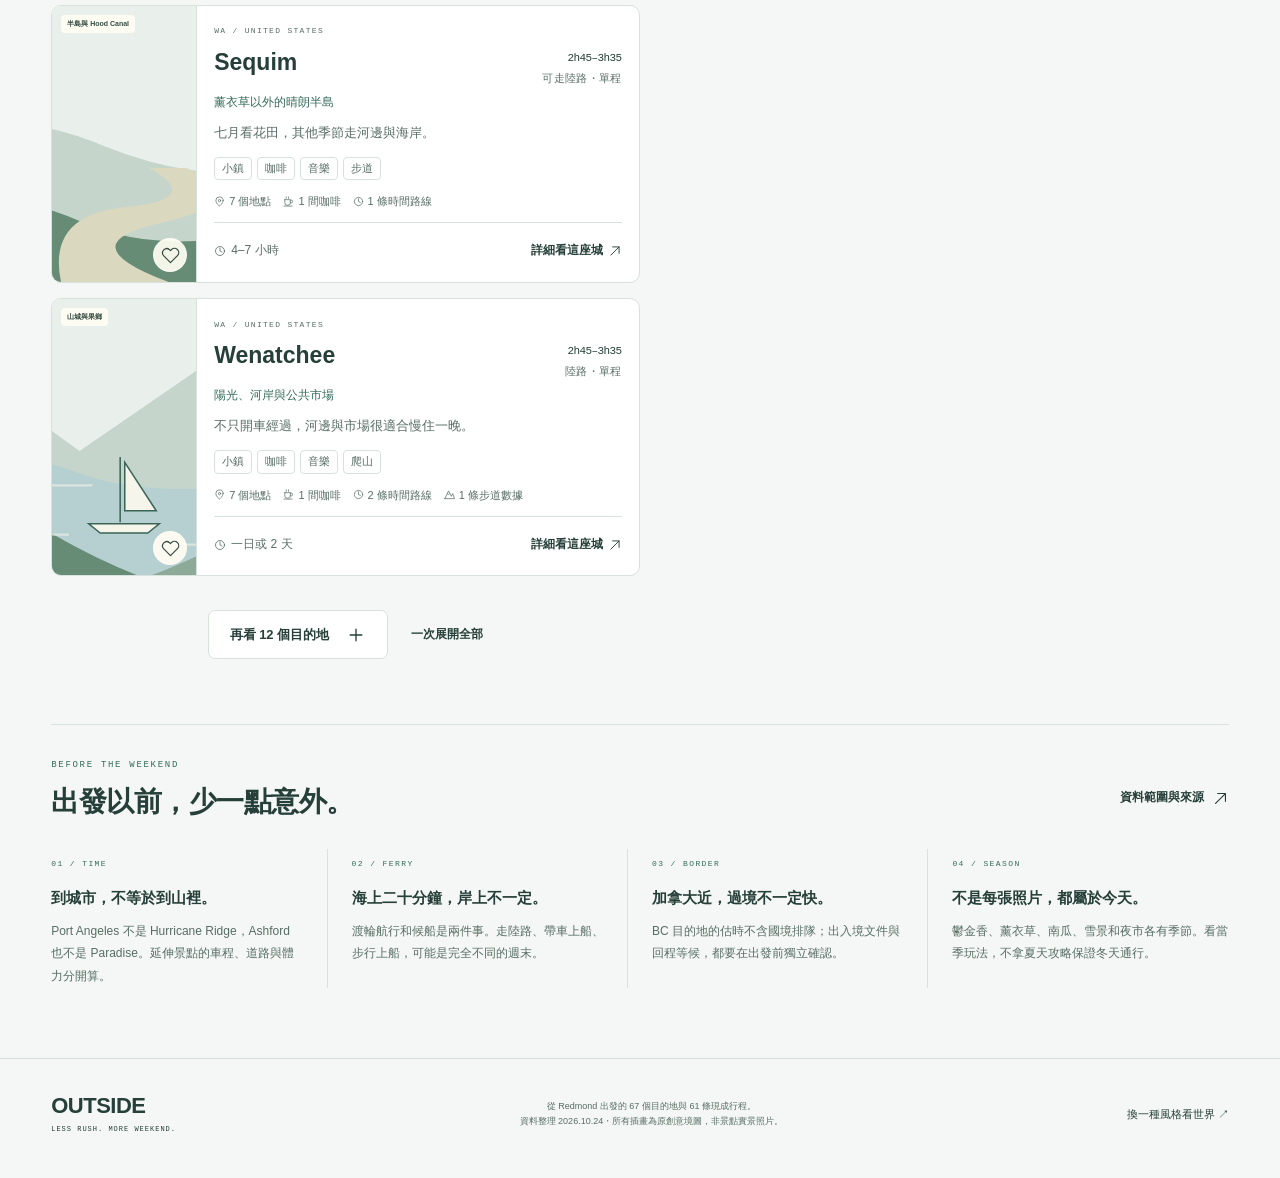
==== commit b1c7d856: "Add 45 single-town day trips and trip filters Every destination within about 2h45 one way (ferry que" ====
--- a/index.html
+++ b/index.html
@@ -5,11 +5,11 @@
   <meta name="viewport" content="width=device-width, initial-scale=1">
   <meta name="theme-color" content="#f4f7f5">
   <meta name="application-name" content="OUTSIDE Redmond Guide">
-  <meta name="description" content="從 Redmond 出發，67 個約四小時內的城市、小鎮與山區，16 條一日～三日現成行程，店家逐家查證。">
+  <meta name="description" content="從 Redmond 出發，67 個約四小時內的城市、小鎮與山區，61 條一日～三日現成行程（一日遊 52 條），店家逐家查證。">
   <title>OUTSIDE｜離城不必遠行・Redmond 週末旅行指南</title>
   <link rel="icon" href="favicon.svg" type="image/svg+xml">
-  <link rel="stylesheet" href="styles.css?v=6">
-  <script type="module" src="app.js?v=6"></script>
+  <link rel="stylesheet" href="styles.css?v=8">
+  <script type="module" src="app.js?v=8"></script>
 </head>
 <body id="top" data-theme="atlas">
   <a class="skip-link" href="#explore">跳到目的地清單</a>
@@ -172,10 +172,16 @@
       </div>
       <div class="trip-controls">
         <div class="trip-tabs" id="trip-tabs" role="group" aria-label="行程天數"></div>
-        <label class="plan-date trip-date">出發日<input type="date" id="trip-date" data-plan-date></label>
+        <div class="select-filters trip-selects">
+          <label>單程上限<select id="trip-drive"><option value="0">全部</option><option value="60">1 小時內</option><option value="120">2 小時內</option><option value="165">2 小時 45 分內</option></select></label>
+          <label>排序<select id="trip-sort"><option value="far">車程遠 → 近</option><option value="near">車程近 → 遠</option></select></label>
+          <label class="plan-date trip-date">出發日<input type="date" id="trip-date" data-plan-date></label>
+        </div>
       </div>
       <p class="results-count trip-count" id="trip-count" role="status" aria-live="polite">正在載入行程…</p>
       <div class="trip-grid" id="trip-grid"></div>
+      <div class="load-more-row" id="trip-more-row" hidden><button class="secondary-button" id="trip-more" type="button">再看 12 條<svg class="icon" aria-hidden="true"><use href="#i-plus"/></svg></button><button class="text-button" id="trip-show-all" type="button">一次展開全部</button></div>
+      <p class="trip-scope-note">一日遊收單程約 2 小時 45 分內（含渡輪排隊）的目的地；BC 城市含過境多在 3 小時以上，放在兩日、三日遊。</p>
     </section>
 
     <section class="explore-section" id="explore" aria-labelledby="explore-title">
@@ -258,7 +264,7 @@
     </section>
   </main>
 
-  <footer class="site-footer"><a class="footer-brand" href="#top">OUTSIDE<span>LESS RUSH. MORE WEEKEND.</span></a><p>從 Redmond 出發的 67 個目的地與 16 條現成行程。<br>資料整理 <time datetime="2026-10-24">2026.10.24</time>・所有插畫為原創意境圖，非景點實景照片。</p><a href="./styles.html">換一種風格看世界 ↗</a></footer>
+  <footer class="site-footer"><a class="footer-brand" href="#top">OUTSIDE<span>LESS RUSH. MORE WEEKEND.</span></a><p>從 Redmond 出發的 67 個目的地與 61 條現成行程。<br>資料整理 <time datetime="2026-10-24">2026.10.24</time>・所有插畫為原創意境圖，非景點實景照片。</p><a href="./styles.html">換一種風格看世界 ↗</a></footer>
   <dialog id="city-dialog" class="city-dialog" aria-labelledby="city-title"></dialog>
   <dialog id="method-dialog" class="method-dialog" aria-labelledby="method-title"></dialog>
   <dialog id="trip-dialog" class="city-dialog trip-dialog" aria-labelledby="trip-title"></dialog>
--- a/styles.css
+++ b/styles.css
@@ -973,3 +973,13 @@
   *, *::before, *::after { animation-duration: .01ms !important; animation-iteration-count: 1 !important; transition-duration: 0s !important; }
 }
 .timed-stop-body .stop-hours { margin-top: 6px; color: var(--ink); font-size: 12px; overflow-wrap: anywhere; }
+.trip-selects { gap: 10px 22px; }
+.trip-selects > label { font-size: 12px; }
+.trip-selects select { font-size: 13px; }
+.trip-scope-note { margin: 18px 0 0; color: var(--muted); font-size: 12px; line-height: 1.8; }
+.trip-selects > label { white-space: nowrap; }
+@media (max-width: 640px) {
+  .trip-selects { width: 100%; gap: 6px; grid-template-columns: 1fr; }
+  .trip-selects > label { width: 100%; flex-direction: row; align-items: center; justify-content: space-between; gap: 10px; }
+  .trip-selects select, .trip-selects .plan-date input { width: 62%; min-width: 0; }
+}
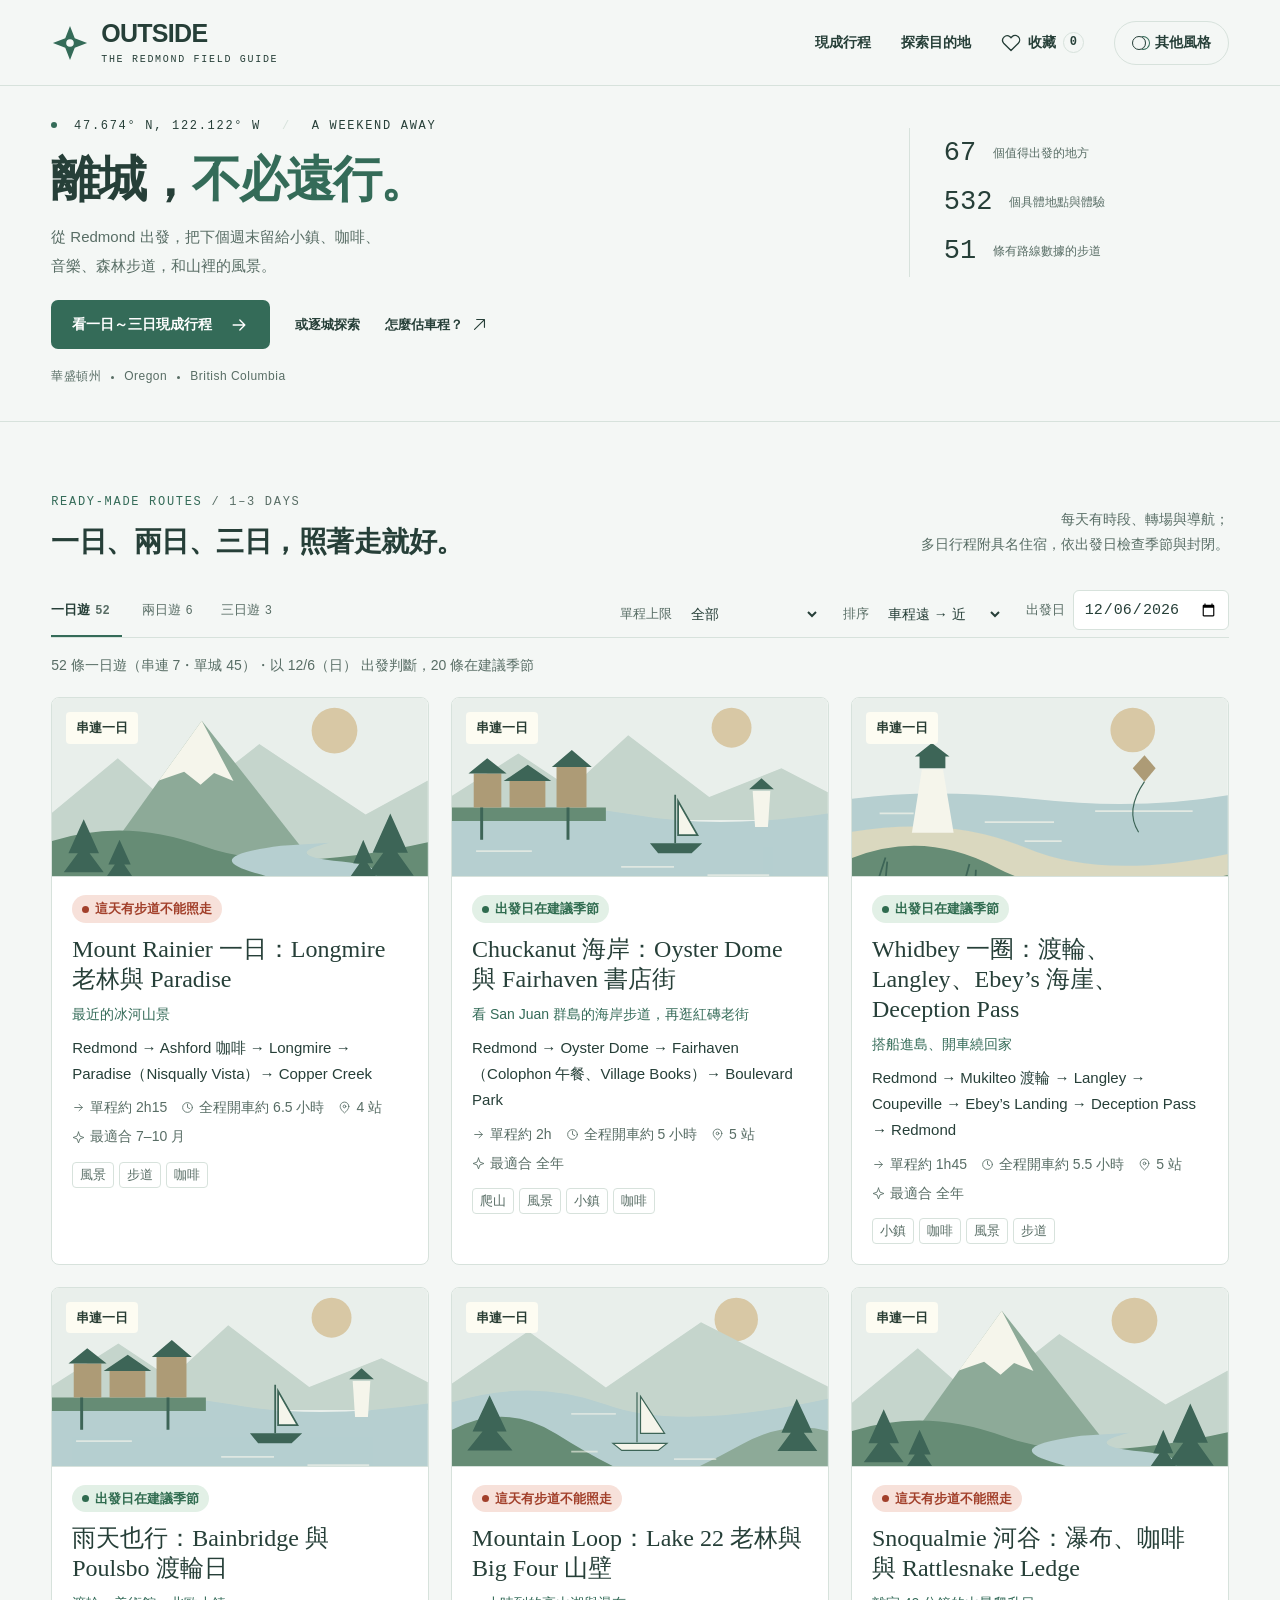
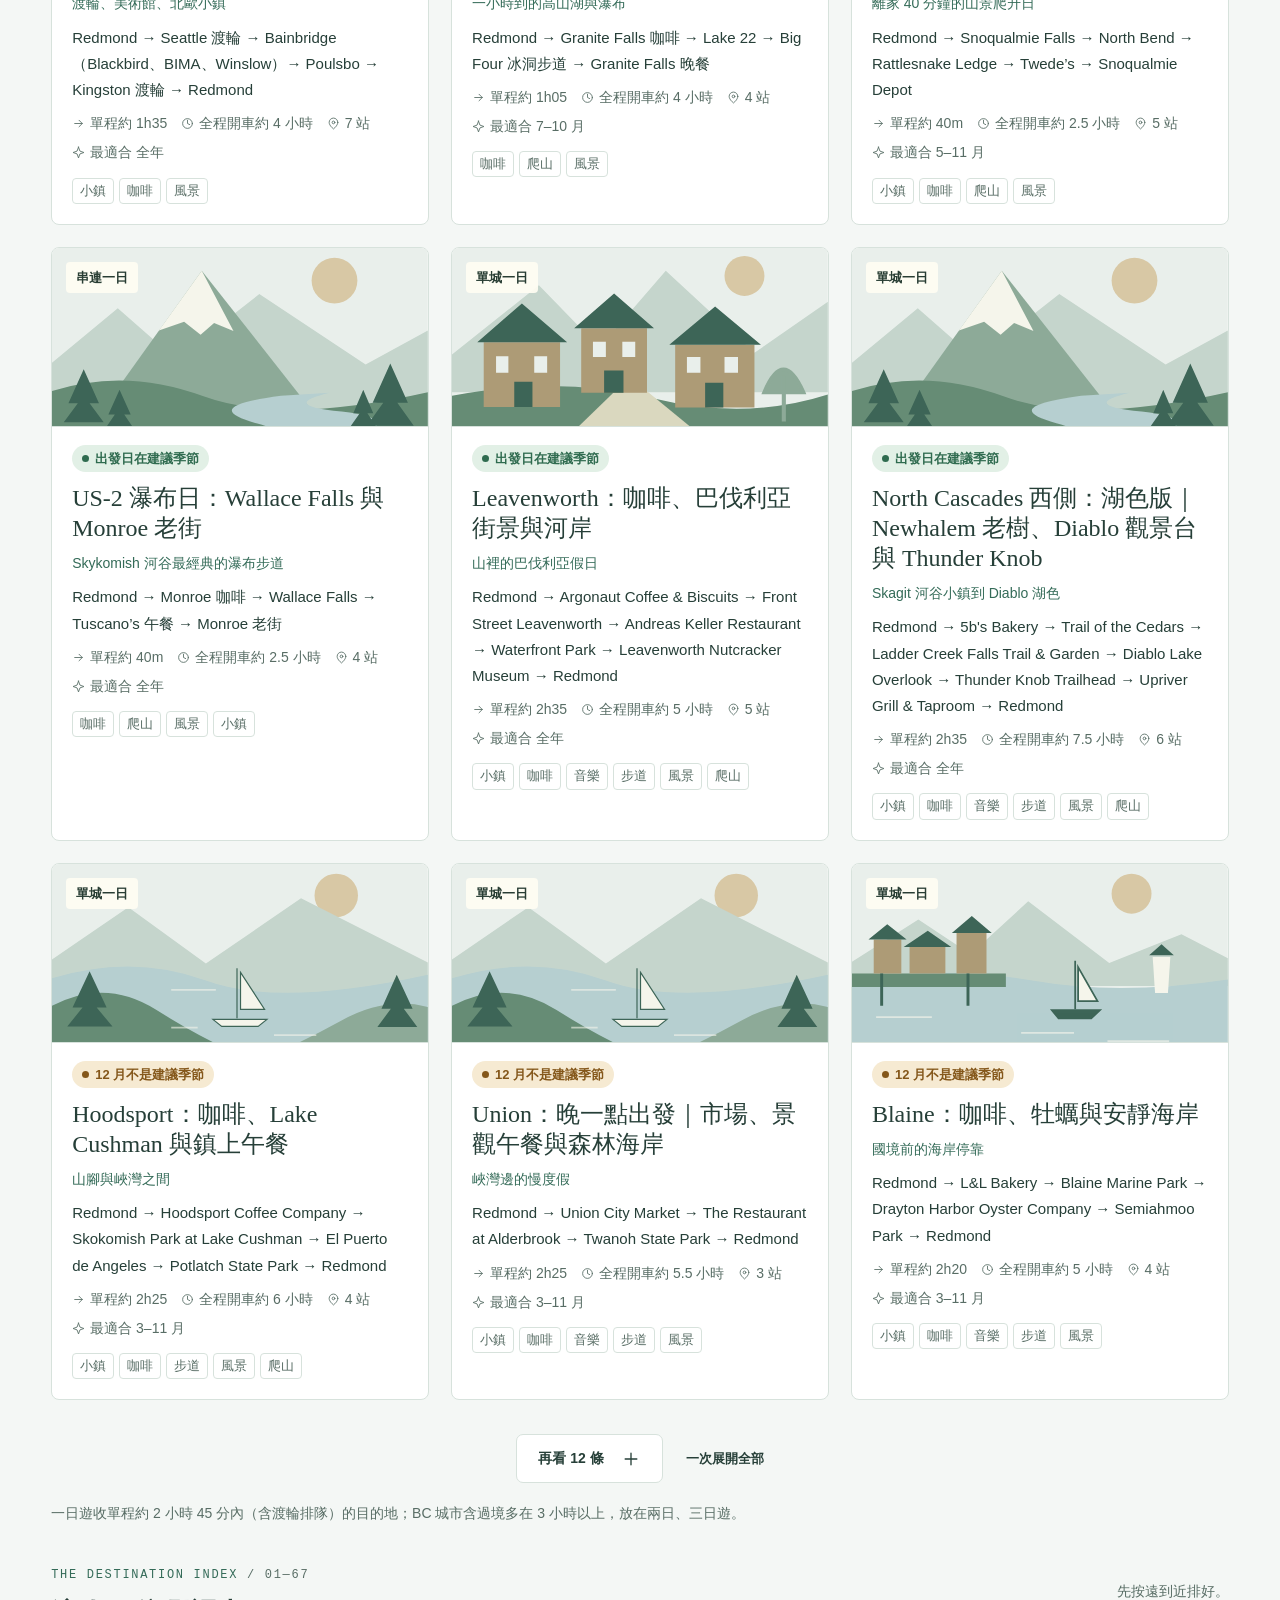
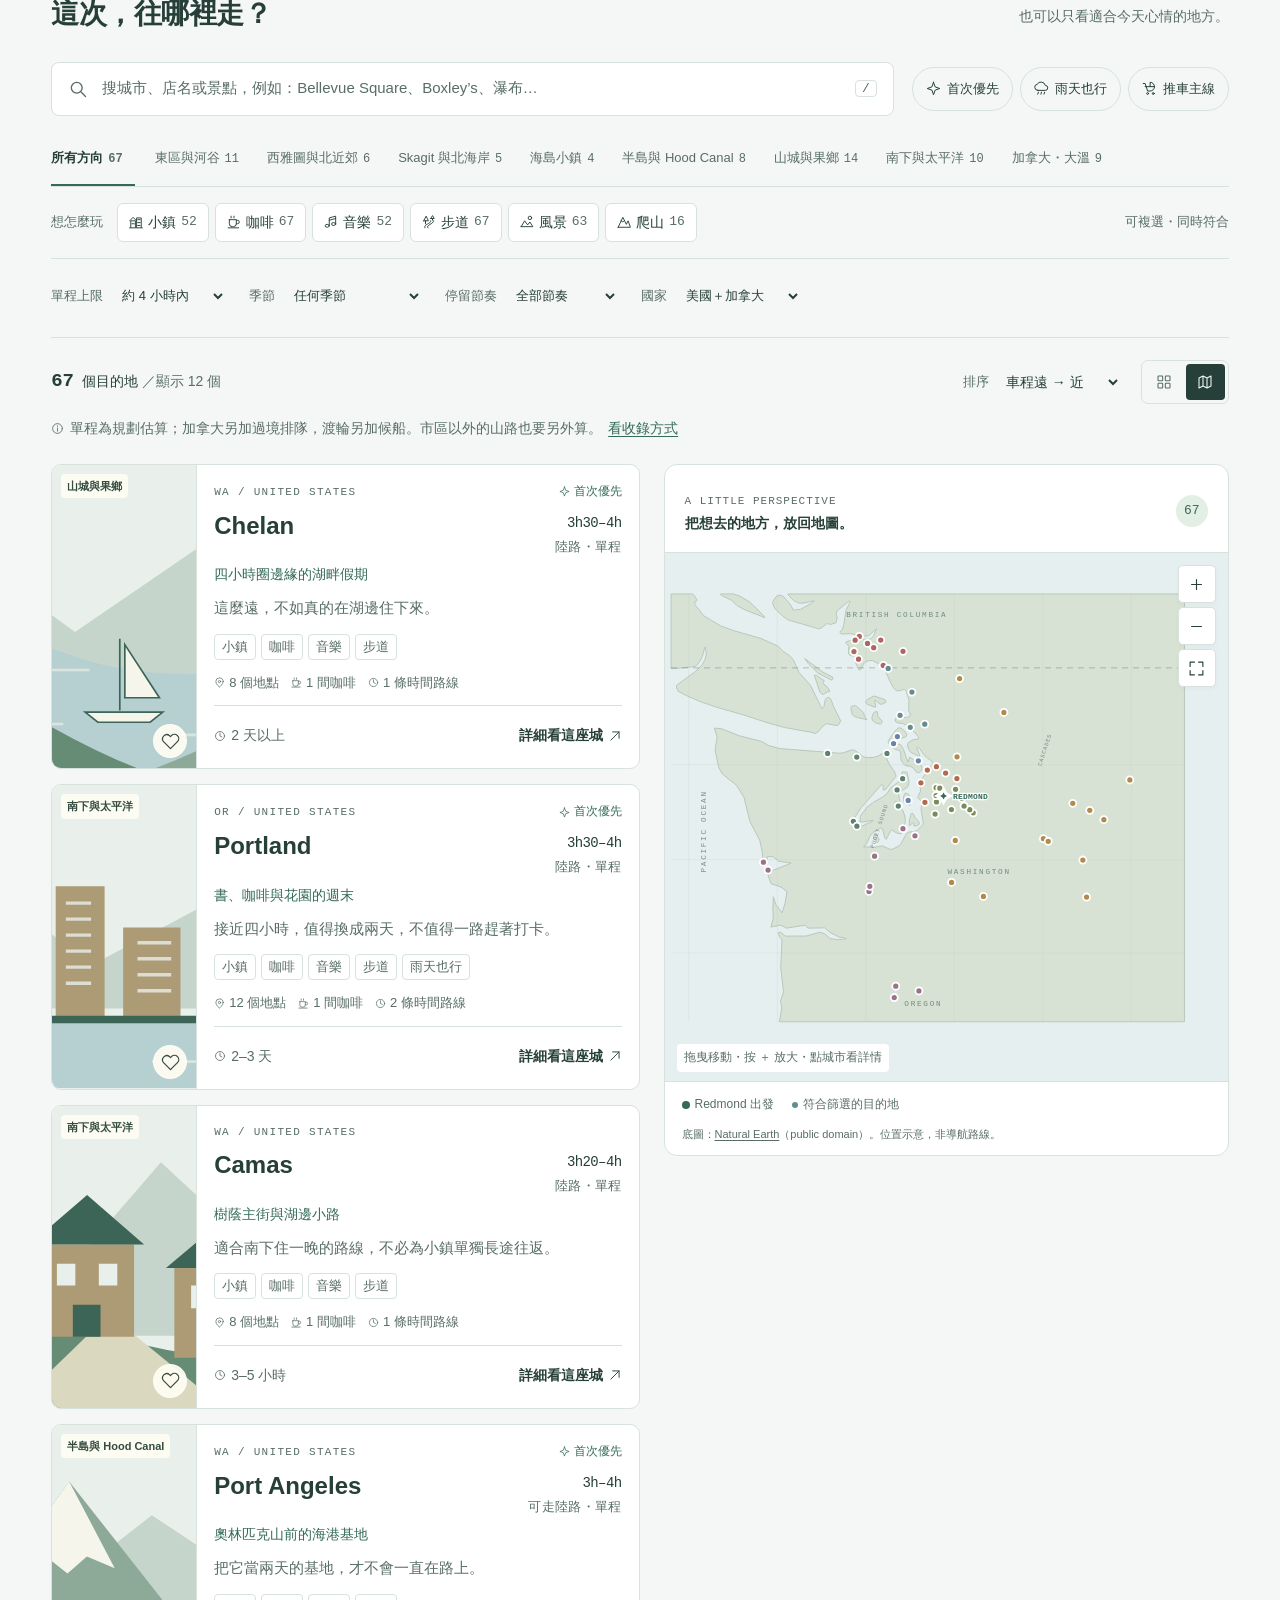
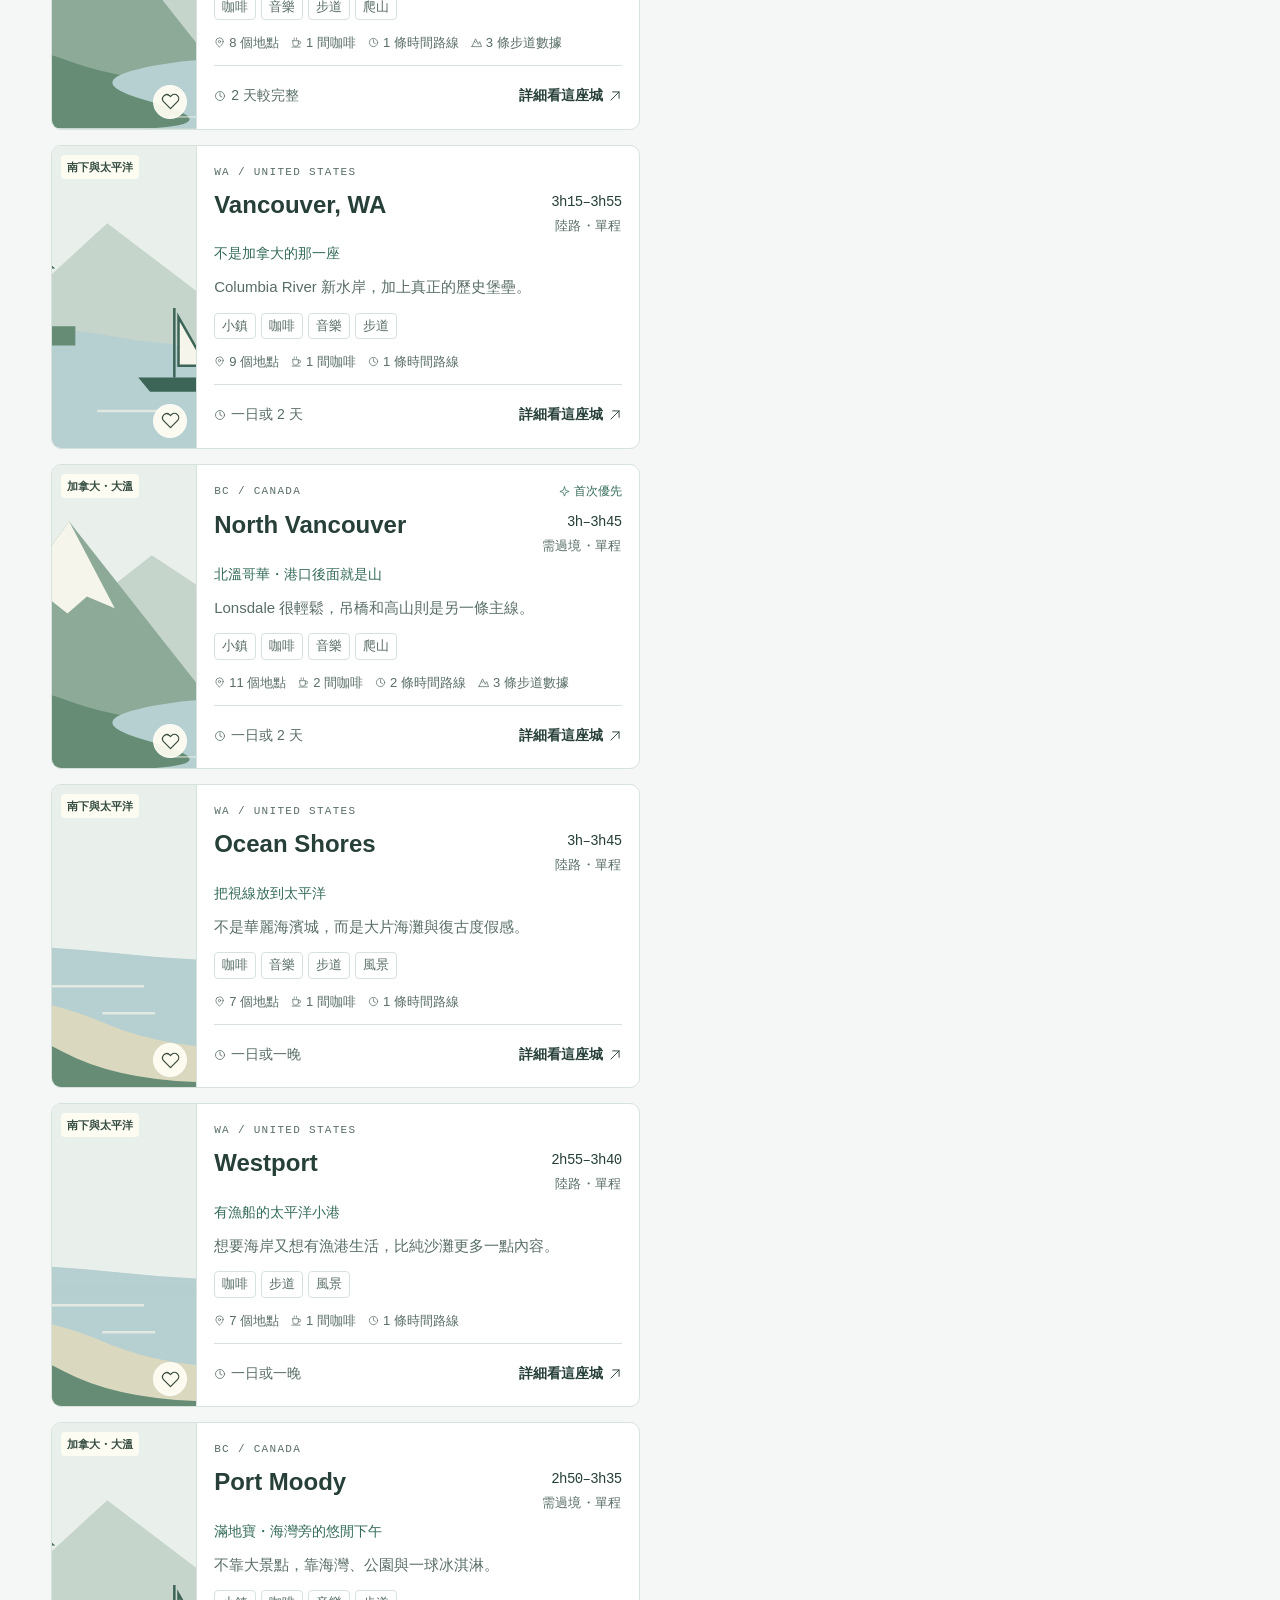
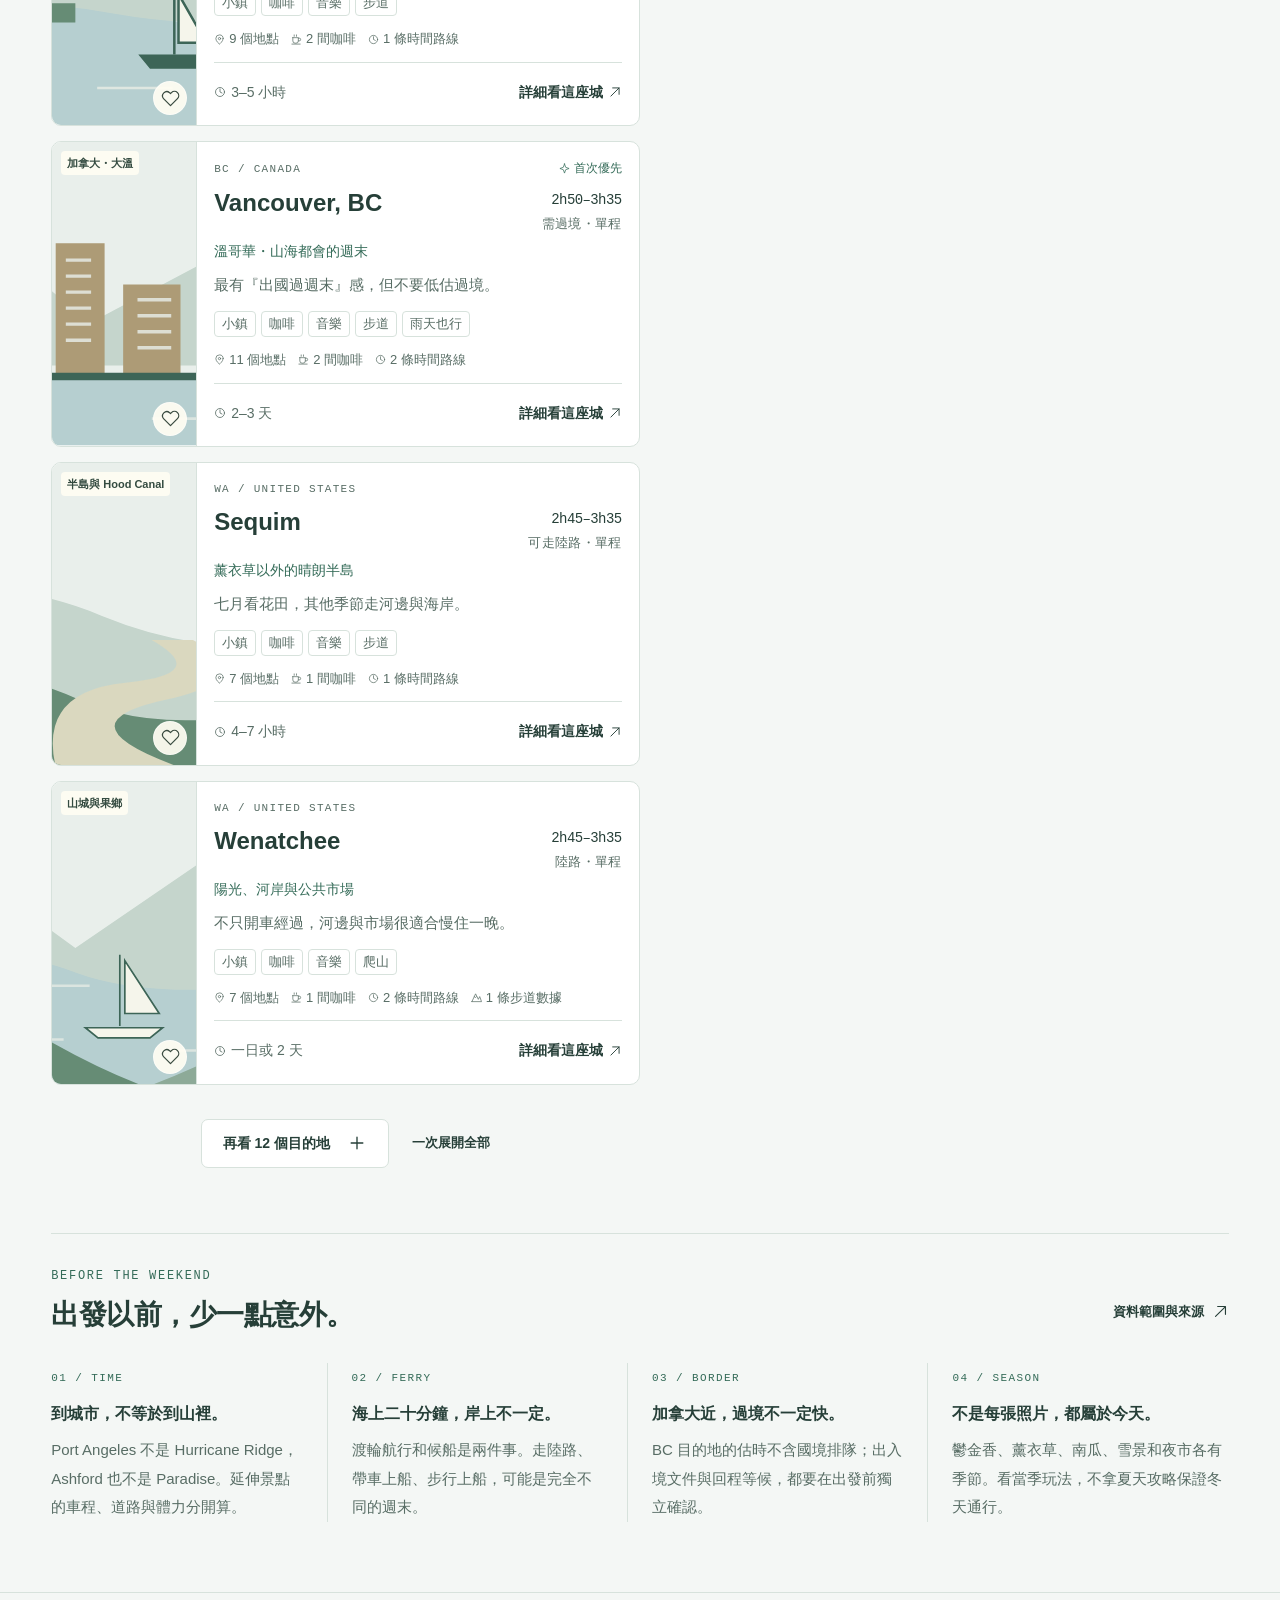
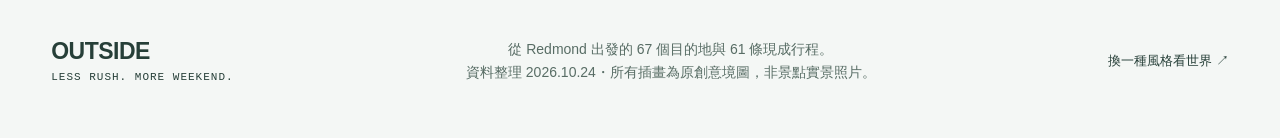
==== commit 477e320c: "Larger type, flagged unconfirmed cafes, weekend-safe plans - One type scale: phone body 17px / secon" ====
--- a/index.html
+++ b/index.html
@@ -8,8 +8,8 @@
   <meta name="description" content="從 Redmond 出發，67 個約四小時內的城市、小鎮與山區，61 條一日～三日現成行程（一日遊 52 條），店家逐家查證。">
   <title>OUTSIDE｜離城不必遠行・Redmond 週末旅行指南</title>
   <link rel="icon" href="favicon.svg" type="image/svg+xml">
-  <link rel="stylesheet" href="styles.css?v=8">
-  <script type="module" src="app.js?v=8"></script>
+  <link rel="stylesheet" href="styles.css?v=11">
+  <script type="module" src="app.js?v=9"></script>
 </head>
 <body id="top" data-theme="atlas">
   <a class="skip-link" href="#explore">跳到目的地清單</a>
--- a/styles.css
+++ b/styles.css
@@ -33,7 +33,7 @@
 
 *, *::before, *::after { box-sizing: border-box; }
 html { scroll-behavior: smooth; scroll-padding-top: 24px; }
-body { margin: 0; background: var(--bg); color: var(--ink); font-family: var(--sans); font-size: 15px; line-height: 1.65; -webkit-font-smoothing: antialiased; }
+body { margin: 0; background: var(--bg); color: var(--ink); font-family: var(--sans); font-size: 16px; line-height: 1.65; -webkit-font-smoothing: antialiased; }
 body.dialog-open { overflow: hidden; }
 button, input, select { font: inherit; color: inherit; }
 button, select { cursor: pointer; }
@@ -59,17 +59,17 @@
 .brand { display: inline-flex; align-items: center; gap: 12px; flex-shrink: 0; }
 .brand-mark { width: 38px; height: 38px; color: var(--accent); }
 .brand > span { font-size: 25px; font-weight: 850; letter-spacing: -.7px; line-height: 1; }
-.brand small { display: block; margin-top: 9px; font-family: var(--mono); font-size: 8px; letter-spacing: 1.7px; font-weight: 500; }
-.header-nav { display: flex; align-items: center; gap: 30px; font-size: 13px; font-weight: 600; }
+.brand small { display: block; margin-top: 9px; font-family: var(--mono); font-size: 10px; letter-spacing: 1.7px; font-weight: 500; }
+.header-nav { display: flex; align-items: center; gap: 30px; font-size: 14px; font-weight: 600; }
 .header-nav > a, .header-nav > button { min-height: 44px; display: inline-flex; align-items: center; }
 .favorites-nav { gap: 7px; padding: 0; }
-.favorite-count { display: grid; place-items: center; min-width: 21px; height: 21px; border: 1px solid var(--line); border-radius: 50%; font-size: 10px; font-family: var(--mono); }
+.favorite-count { display: grid; place-items: center; min-width: 21px; height: 21px; border: 1px solid var(--line); border-radius: 50%; font-size: 12px; font-family: var(--mono); }
 .favorites-nav[aria-pressed="true"] { color: var(--accent); }
 .favorites-nav[aria-pressed="true"] .icon { fill: var(--soft-accent); }
 .style-link { gap: 9px; padding: 0 17px; border: 1px solid var(--line); border-radius: 30px; }
 .style-link:hover { background: var(--surface); }
 .style-orbit { width: 14px; height: 14px; border: 1px solid var(--ink); border-radius: 50%; box-shadow: 4px 0 0 -1px var(--bg), 4px 0 0 0 var(--accent); }
-.eyebrow { font-family: var(--mono); font-size: 10px; font-weight: 500; letter-spacing: 1.7px; line-height: 1.8; margin: 0 0 18px; }
+.eyebrow { font-family: var(--mono); font-size: 12px; font-weight: 500; letter-spacing: 1.7px; line-height: 1.8; margin: 0 0 18px; }
 .eyebrow > span:not(.status-dot):not(.eyebrow-divider) { color: var(--muted); }
 .status-dot { display: inline-block; width: 6px; height: 6px; margin-right: 8px; background: var(--accent); border-radius: 50%; vertical-align: 1px; }
 .eyebrow-divider { margin-inline: 12px; color: var(--line); }
@@ -77,77 +77,77 @@
 .hero-copy { position: relative; z-index: 2; padding-block: 12px 56px; }
 .hero h1 { font-family: var(--serif); font-size: clamp(58px, 5.6vw, 85px); font-weight: 500; letter-spacing: -4px; line-height: 1.18; margin: 25px 0 25px; }
 .hero h1 em { color: var(--accent); font-style: normal; }
-.hero-description { color: var(--muted); font-size: 16px; line-height: 1.9; margin: 0 0 29px; }
+.hero-description { color: var(--muted); font-size: 17px; line-height: 1.9; margin: 0 0 29px; }
 .hero-actions { display: flex; align-items: center; gap: 25px; flex-wrap: wrap; }
-.primary-button, .secondary-button { min-height: 49px; padding: 12px 21px; display: inline-flex; align-items: center; justify-content: center; gap: 17px; font-size: 13px; font-weight: 650; border-radius: 7px; transition: transform .18s, background .18s; }
+.primary-button, .secondary-button { min-height: 49px; padding: 12px 21px; display: inline-flex; align-items: center; justify-content: center; gap: 17px; font-size: 14px; font-weight: 650; border-radius: 7px; transition: transform .18s, background .18s; }
 .primary-button { background: var(--accent); color: var(--accent-ink); }
 .primary-button:hover { transform: translateY(-2px); }
 .secondary-button { border: 1px solid var(--line); background: var(--surface); }
 .secondary-button:hover { border-color: var(--accent); }
-.text-button { min-height: 44px; display: inline-flex; gap: 8px; align-items: center; padding: 0; font-size: 12px; font-weight: 600; }
+.text-button { min-height: 44px; display: inline-flex; gap: 8px; align-items: center; padding: 0; font-size: 13px; font-weight: 600; }
 .text-button:hover { color: var(--accent); }
 .text-button .icon { width: 17px; height: 17px; flex-basis: 17px; }
-.hero-fineprint { display: flex; align-items: center; flex-wrap: wrap; gap: 10px; font-size: 10px; letter-spacing: .5px; color: var(--muted); margin-top: 31px; }
+.hero-fineprint { display: flex; align-items: center; flex-wrap: wrap; gap: 10px; font-size: 12px; letter-spacing: .5px; color: var(--muted); margin-top: 31px; }
 .hero-fineprint i { width: 3px; height: 3px; border-radius: 50%; background: var(--muted); }
 .hero-visual { position: relative; min-width: 0; align-self: stretch; margin-block: 7px 40px; }
 .hero-art-frame { position: absolute; inset: 21px 0 5px 18px; overflow: hidden; border-radius: 48% 48% 5px 5px; border: 1px solid rgba(38,58,49,.1); }
 .hero-landscape { width: 100%; height: 100%; object-fit: cover; }
-.hero-coordinate { position: absolute; z-index: 1; top: 2px; left: 39px; font-family: var(--mono); font-size: 9px; line-height: 1.6; letter-spacing: 1.3px; transform: rotate(-6deg); }
-.hero-coordinate > span { font-size: 6px; letter-spacing: 1px; }
+.hero-coordinate { position: absolute; z-index: 1; top: 2px; left: 39px; font-family: var(--mono); font-size: 11px; line-height: 1.6; letter-spacing: 1.3px; transform: rotate(-6deg); }
+.hero-coordinate > span { font-size: 7px; letter-spacing: 1px; }
 .hero-stamp { display: flex; align-items: center; justify-content: center; flex-direction: column; position: absolute; z-index: 1; right: -9px; top: 24px; width: 128px; height: 128px; border: 1px solid var(--accent); outline: 4px solid var(--bg); border-radius: 50%; background: var(--bg); color: var(--accent); transform: rotate(9deg); }
-.hero-stamp > span { font-family: var(--mono); font-size: 6px; letter-spacing: 1px; }
+.hero-stamp > span { font-family: var(--mono); font-size: 7px; letter-spacing: 1px; }
 .hero-stamp strong { font-family: var(--serif); font-weight: 400; font-size: 63px; line-height: 1.1; letter-spacing: -4px; }
 .hero-stamp strong span { font-size: 32px; }
 .floating-note { position: absolute; z-index: 2; left: -10px; bottom: -5px; padding: 22px 58px 22px 24px; background: #faf6e9; color: #3a4b3b; box-shadow: 0 8px 26px #283b2e12; transform: rotate(-6deg); }
-.floating-note > span { font-family: var(--mono); font-size: 7px; letter-spacing: 1px; }
-.floating-note p { margin: 7px 0 0; font-family: var(--serif); font-size: 21px; line-height: 1.5; }
+.floating-note > span { font-family: var(--mono); font-size: 9px; letter-spacing: 1px; }
+.floating-note p { margin: 7px 0 0; font-family: var(--serif); font-size: 22px; line-height: 1.5; }
 .floating-note .icon { position: absolute; right: 17px; bottom: 22px; width: 27px; height: 27px; color: var(--accent); }
 .hero-stats { grid-column: 1 / -1; display: grid; grid-template-columns: 1fr 1fr 1fr 1.7fr; border-block: 1px solid var(--line); padding-block: 25px; gap: 25px; }
 .hero-stats > div { display: flex; gap: 14px; align-items: center; }
 .hero-stats strong { font-family: var(--serif); font-size: 40px; font-weight: 400; line-height: 1; }
-.hero-stats > div > span { font-size: 10px; color: var(--muted); }
-.hero-stats > p { margin: 0; padding-left: 28px; border-left: 1px solid var(--line); font-size: 11px; }
+.hero-stats > div > span { font-size: 12px; color: var(--muted); }
+.hero-stats > p { margin: 0; padding-left: 28px; border-left: 1px solid var(--line); font-size: 13px; }
 .hero-stats > p > span { color: var(--muted); }
 .explore-section { padding-top: 70px; }
 .section-heading { display: flex; align-items: end; justify-content: space-between; gap: 25px; margin-bottom: 29px; }
 .section-heading .eyebrow { margin-bottom: 10px; color: var(--accent); }
 .section-heading h2 { font-family: var(--serif); font-size: 36px; font-weight: 500; line-height: 1.3; letter-spacing: -1px; margin: 0; }
-.section-aside { font-size: 11px; color: var(--muted); margin: 0 0 3px; text-align: right; line-height: 1.8; }
+.section-aside { font-size: 13px; color: var(--muted); margin: 0 0 3px; text-align: right; line-height: 1.8; }
 .search-row { display: flex; align-items: center; gap: 18px; margin-bottom: 22px; }
 .search-field { display: flex; align-items: center; gap: 12px; position: relative; flex: 1; min-width: 180px; background: var(--surface); border: 1px solid var(--line); padding: 0 16px; min-height: 54px; border-radius: 8px; }
 .search-field:focus-within { border-color: var(--accent); }
 .search-field > .icon { color: var(--muted); }
-.search-field input { width: 100%; min-height: 50px; border: 0; background: transparent; font-size: 13px; }
+.search-field input { width: 100%; min-height: 50px; border: 0; background: transparent; font-size: 14px; }
 .search-field input:focus-visible { outline: none; }
-.search-shortcut { border: 1px solid var(--line); border-radius: 4px; font: 12px var(--mono); color: var(--muted); padding: 0 6px; }
+.search-shortcut { border: 1px solid var(--line); border-radius: 4px; font: 13px var(--mono); color: var(--muted); padding: 0 6px; }
 .quick-filters { display: flex; align-items: center; gap: 7px; flex-shrink: 0; }
-.filter-chip { display: inline-flex; align-items: center; justify-content: center; gap: 6px; min-height: 44px; padding: 8px 13px; background: transparent; border: 1px solid var(--line); border-radius: 30px; font-size: 11px; white-space: nowrap; }
+.filter-chip { display: inline-flex; align-items: center; justify-content: center; gap: 6px; min-height: 44px; padding: 8px 13px; background: transparent; border: 1px solid var(--line); border-radius: 30px; font-size: 13px; white-space: nowrap; }
 .filter-chip .icon { width: 15px; height: 15px; flex-basis: 15px; }
 .filter-chip[aria-pressed="true"] { border-color: var(--accent); color: var(--accent); background: var(--soft-accent); }
 .region-tabs { display: flex; gap: 4px; overflow-x: auto; scrollbar-width: thin; scrollbar-color: var(--line) transparent; border-bottom: 1px solid var(--line); }
-.region-tab { flex: 0 0 auto; min-height: 48px; padding: 9px 12px 13px; border-bottom: 2px solid transparent; font-size: 11px; color: var(--muted); white-space: nowrap; }
+.region-tab { flex: 0 0 auto; min-height: 48px; padding: 9px 12px 13px; border-bottom: 2px solid transparent; font-size: 13px; color: var(--muted); white-space: nowrap; }
 .region-tab:first-child { padding-left: 0; margin-right: 4px; }
-.region-tab small { margin-left: 5px; font-family: var(--mono); font-size: 9px; color: var(--muted); }
+.region-tab small { margin-left: 5px; font-family: var(--mono); font-size: 11px; color: var(--muted); }
 .region-tab[aria-pressed="true"] { color: var(--ink); border-color: var(--accent); font-weight: 700; }
 .region-tab:hover { color: var(--ink); }
 .filter-toolbar { display: flex; align-items: center; justify-content: space-between; gap: 12px; padding-block: 17px 21px; border-bottom: 1px solid var(--line); }
 .select-filters { display: flex; align-items: center; gap: 22px; flex-wrap: wrap; }
-.select-filters > label { display: inline-flex; align-items: center; gap: 8px; font-size: 10px; color: var(--muted); }
-.select-filters select { border: 1px solid transparent; padding: 7px 21px 7px 6px; min-height: 40px; color: var(--ink); font-size: 11px; border-radius: 5px; background-color: var(--bg); }
+.select-filters > label { display: inline-flex; align-items: center; gap: 8px; font-size: 12px; color: var(--muted); }
+.select-filters select { border: 1px solid transparent; padding: 7px 21px 7px 6px; min-height: 40px; color: var(--ink); font-size: 13px; border-radius: 5px; background-color: var(--bg); }
 .select-filters select:hover { border-color: var(--line); }
 .reset-filters { flex-shrink: 0; color: var(--accent); }
 .results-toolbar { display: flex; align-items: center; justify-content: space-between; gap: 16px; padding-top: 22px; }
-.results-count { font-size: 12px; margin: 0; }
-.results-count strong { font-family: var(--mono); font-size: 18px; margin-right: 4px; }
+.results-count { font-size: 13px; margin: 0; }
+.results-count strong { font-family: var(--mono); font-size: 19px; margin-right: 4px; }
 .results-count > span { color: var(--muted); }
 .results-controls { display: flex; align-items: center; gap: 20px; }
-.sort-label { display: flex; gap: 8px; align-items: center; font-size: 10px; color: var(--muted); }
-.sort-label select { padding: 8px 15px 8px 5px; min-height: 42px; border: 0; background: var(--bg); color: var(--ink); font-size: 11px; max-width: 190px; }
+.sort-label { display: flex; gap: 8px; align-items: center; font-size: 12px; color: var(--muted); }
+.sort-label select { padding: 8px 15px 8px 5px; min-height: 42px; border: 0; background: var(--bg); color: var(--ink); font-size: 13px; max-width: 190px; }
 .view-toggle { display: flex; border: 1px solid var(--line); padding: 3px; border-radius: 7px; gap: 2px; }
 .view-toggle button { display: grid; place-items: center; width: 39px; height: 36px; border-radius: 4px; color: var(--muted); }
 .view-toggle button[aria-pressed="true"] { background: var(--ink); color: var(--bg); }
 .view-toggle .icon { width: 16px; height: 16px; }
-.timing-note { display: flex; flex-wrap: wrap; align-items: center; gap: 6px; font-size: 10px; color: var(--muted); margin: 13px 0 24px; }
+.timing-note { display: flex; flex-wrap: wrap; align-items: center; gap: 6px; font-size: 12px; color: var(--muted); margin: 13px 0 24px; }
 .timing-note > .icon { width: 13px; height: 13px; flex-basis: 13px; }
 .inline-link { color: var(--accent); text-decoration: underline; text-underline-offset: 3px; font-size: inherit; padding: 0; }
 .explore-layout { display: block; }
@@ -160,33 +160,33 @@
 .art-open { width: 100%; height: 100%; padding: 0; display: block; }
 .art-open > svg { width: 100%; height: 100%; transition: transform .5s; }
 .city-card:hover .art-open > svg { transform: scale(1.035); }
-.card-region { position: absolute; pointer-events: none; left: 15px; top: 15px; padding: 4px 9px; border-radius: 4px; background: #fffdf3ed; color: #344b40; font-size: 9px; font-weight: 650; }
+.card-region { position: absolute; pointer-events: none; left: 15px; top: 15px; padding: 4px 9px; border-radius: 4px; background: #fffdf3ed; color: #344b40; font-size: 11px; font-weight: 650; }
 .save-button { position: absolute; z-index: 2; right: 12px; top: 10px; display: grid; place-items: center; width: 42px; height: 42px; background: #fffdf3ed; border: 1px solid #ffffff80; color: #3a4b40; border-radius: 50%; transition: transform .2s; }
 .save-button:hover { transform: scale(1.08); }
 .save-button .icon { width: 19px; height: 19px; }
 .save-button[aria-pressed="true"] { color: #ad442d; background: #fff8f0; }
 .save-button[aria-pressed="true"] .icon { fill: #ad442d; }
-.art-coordinate { position: absolute; pointer-events: none; bottom: 11px; right: 13px; font-family: var(--mono); font-size: 7px; letter-spacing: 1px; color: #263e31; padding: 3px 6px; background: #faf7edb8; border-radius: 3px; }
+.art-coordinate { position: absolute; pointer-events: none; bottom: 11px; right: 13px; font-family: var(--mono); font-size: 9px; letter-spacing: 1px; color: #263e31; padding: 3px 6px; background: #faf7edb8; border-radius: 3px; }
 .card-copy { padding: 20px 21px 18px; }
 .card-meta { display: flex; align-items: center; justify-content: space-between; gap: 8px; margin-bottom: 10px; min-height: 16px; }
-.card-area { font-family: var(--mono); font-size: 8px; letter-spacing: 1.3px; color: var(--muted); }
-.card-pick { display: inline-flex; align-items: center; gap: 4px; font-size: 8px; color: var(--accent); }
+.card-area { font-family: var(--mono); font-size: 10px; letter-spacing: 1.3px; color: var(--muted); }
+.card-pick { display: inline-flex; align-items: center; gap: 4px; font-size: 10px; color: var(--accent); }
 .card-pick .icon { width: 11px; height: 11px; flex-basis: 11px; }
 .card-title-row { display: flex; align-items: start; justify-content: space-between; gap: 13px; }
 .card-title-row h3 { margin: 0; font-family: var(--serif); font-size: 25px; font-weight: 500; line-height: 1.16; overflow-wrap: anywhere; }
 .city-open { padding: 0; text-align: left; font: inherit; }
 .city-open:hover { color: var(--accent); }
-.card-time { text-align: right; flex-shrink: 0; font-family: var(--mono); font-size: 11px; line-height: 1.5; letter-spacing: -.6px; padding-top: 1px; }
-.card-time small { display: block; margin-top: 3px; font-family: var(--sans); font-size: 8px; letter-spacing: .3px; color: var(--muted); }
+.card-time { text-align: right; flex-shrink: 0; font-family: var(--mono); font-size: 13px; line-height: 1.5; letter-spacing: -.6px; padding-top: 1px; }
+.card-time small { display: block; margin-top: 3px; font-family: var(--sans); font-size: 10px; letter-spacing: .3px; color: var(--muted); }
 .access-label { color: var(--accent); }
-.card-subtitle { font-size: 11px; color: var(--accent); margin: 7px 0 12px; }
-.card-line { font-size: 12px; color: var(--muted); min-height: 39px; line-height: 1.7; margin: 0 0 17px; }
+.card-subtitle { font-size: 13px; color: var(--accent); margin: 7px 0 12px; }
+.card-line { font-size: 13px; color: var(--muted); min-height: 39px; line-height: 1.7; margin: 0 0 17px; }
 .card-tags { display: flex; flex-wrap: wrap; gap: 5px; margin-top: auto; margin-bottom: 18px; }
-.card-tag { padding: 3px 7px; border: 1px solid var(--line); border-radius: 4px; font-size: 9px; color: var(--muted); line-height: 1.4; }
+.card-tag { padding: 3px 7px; border: 1px solid var(--line); border-radius: 4px; font-size: 11px; color: var(--muted); line-height: 1.4; }
 .card-bottom { padding-top: 14px; border-top: 1px solid var(--line); display: flex; align-items: center; justify-content: space-between; gap: 7px; }
-.card-stay { display: inline-flex; align-items: center; gap: 5px; color: var(--muted); font-size: 9px; }
+.card-stay { display: inline-flex; align-items: center; gap: 5px; color: var(--muted); font-size: 11px; }
 .card-stay .icon { width: 12px; height: 12px; flex-basis: 12px; }
-.card-detail { display: inline-flex; align-items: center; gap: 5px; padding: 4px 0; font-size: 9px; font-weight: 650; }
+.card-detail { display: inline-flex; align-items: center; gap: 5px; padding: 4px 0; font-size: 11px; font-weight: 650; }
 .card-detail .icon { width: 14px; height: 14px; flex-basis: 14px; }
 .card-detail:hover { color: var(--accent); }
 .load-more-row { display: flex; justify-content: center; align-items: center; flex-wrap: wrap; gap: 23px; margin-top: 34px; }
@@ -195,13 +195,13 @@
 .empty-state { border: 1px dashed var(--line); border-radius: 16px; background: var(--surface); text-align: center; padding: 65px 25px; }
 .empty-mark { font-family: var(--serif); font-size: 65px; line-height: 1; color: var(--accent); }
 .empty-state h3 { font-family: var(--serif); font-size: 27px; font-weight: 500; }
-.empty-state p { color: var(--muted); font-size: 13px; }
+.empty-state p { color: var(--muted); font-size: 14px; }
 .empty-state .secondary-button { margin-top: 15px; }
 .map-panel { position: sticky; top: 20px; min-width: 0; border: 1px solid var(--line); border-radius: 13px; background: var(--surface); overflow: hidden; }
 .map-panel-heading { display: flex; justify-content: space-between; align-items: center; gap: 10px; padding: 21px 20px 17px; }
-.map-panel-heading .eyebrow { font-size: 7px; letter-spacing: 1px; color: var(--muted); margin-bottom: 5px; }
-.map-panel-heading h3 { font-size: 14px; font-weight: 600; margin: 0; }
-.map-count { display: grid; place-items: center; width: 32px; height: 32px; border-radius: 50%; background: var(--soft-accent); color: var(--accent); font: 12px var(--mono); }
+.map-panel-heading .eyebrow { font-size: 9px; letter-spacing: 1px; color: var(--muted); margin-bottom: 5px; }
+.map-panel-heading h3 { font-size: 15px; font-weight: 600; margin: 0; }
+.map-count { display: grid; place-items: center; width: 32px; height: 32px; border-radius: 50%; background: var(--soft-accent); color: var(--accent); font: 13px var(--mono); }
 .map-canvas { position: relative; width: 100%; height: 530px; overflow: hidden; background: var(--map-water); border-block: 1px solid var(--line); touch-action: none; cursor: grab; }
 .map-canvas.is-dragging { cursor: grabbing; }
 #destination-map { width: 100%; height: 100%; }
@@ -209,35 +209,35 @@
 .land-shape { fill: var(--map-land); stroke: var(--map-line); stroke-width: 1; vector-effect: non-scaling-stroke; fill-rule: evenodd; }
 .map-grid-line { stroke: var(--map-line); stroke-width: .5; opacity: .45; vector-effect: non-scaling-stroke; }
 .map-boundary { stroke: var(--map-text); stroke-width: .8; stroke-dasharray: 6 5; opacity: .5; vector-effect: non-scaling-stroke; }
-.map-label { fill: var(--map-text); font-family: var(--mono); font-size: 17px; letter-spacing: 4px; pointer-events: none; opacity: .75; }
-.map-small-label { font-size: 12px; letter-spacing: 2px; }
+.map-label { fill: var(--map-text); font-family: var(--mono); font-size: 18px; letter-spacing: 4px; pointer-events: none; opacity: .75; }
+.map-small-label { font-size: 13px; letter-spacing: 2px; }
 .map-pin { cursor: pointer; }
 .pin-halo { fill: transparent; }
 .pin-dot { fill: var(--pin-color); stroke: var(--surface); stroke-width: 1.8; vector-effect: non-scaling-stroke; }
 .map-pin:hover .pin-dot, .map-pin:focus .pin-dot, .map-pin.is-highlighted .pin-dot { fill: var(--accent); stroke: var(--ink); stroke-width: 2.5; }
 .map-pin.is-highlighted .pin-name, .map-pin:hover .pin-name, .map-pin:focus .pin-name { opacity: 1; }
-.pin-name { fill: var(--ink); paint-order: stroke; stroke: var(--surface); stroke-width: 5px; stroke-linejoin: round; font-size: 17px; font-weight: 700; pointer-events: none; opacity: 0; }
+.pin-name { fill: var(--ink); paint-order: stroke; stroke: var(--surface); stroke-width: 5px; stroke-linejoin: round; font-size: 18px; font-weight: 700; pointer-events: none; opacity: 0; }
 .origin-marker { fill: var(--accent); stroke: var(--surface); stroke-width: 3; vector-effect: non-scaling-stroke; }
-.origin-label { fill: var(--accent); paint-order: stroke; stroke: var(--surface); stroke-width: 5px; font-family: var(--mono); font-size: 16px; font-weight: 700; letter-spacing: .5px; pointer-events: none; }
+.origin-label { fill: var(--accent); paint-order: stroke; stroke: var(--surface); stroke-width: 5px; font-family: var(--mono); font-size: 17px; font-weight: 700; letter-spacing: .5px; pointer-events: none; }
 .map-controls { position: absolute; right: 12px; top: 12px; display: flex; flex-direction: column; gap: 4px; }
 .map-controls button { display: grid; place-items: center; width: 38px; height: 38px; background: var(--surface); border: 1px solid var(--line); border-radius: 5px; box-shadow: 0 2px 5px #24392d08; }
 .map-controls .icon { width: 17px; height: 17px; }
-.map-interaction { position: absolute; left: 12px; bottom: 9px; margin: 0; padding: 4px 7px; background: var(--surface); color: var(--muted); border-radius: 4px; font-size: 8px; pointer-events: none; }
-.map-legend { display: flex; gap: 18px; flex-wrap: wrap; padding: 13px 17px 2px; font-size: 8px; color: var(--muted); }
+.map-interaction { position: absolute; left: 12px; bottom: 9px; margin: 0; padding: 4px 7px; background: var(--surface); color: var(--muted); border-radius: 4px; font-size: 10px; pointer-events: none; }
+.map-legend { display: flex; gap: 18px; flex-wrap: wrap; padding: 13px 17px 2px; font-size: 10px; color: var(--muted); }
 .map-legend > span { display: inline-flex; align-items: center; gap: 5px; }
 .map-legend i { width: 6px; height: 6px; background: #658c91; border-radius: 50%; }
 .map-legend .origin-dot { background: var(--accent); width: 8px; height: 8px; }
-.map-credit { margin: 8px 17px 12px; font-size: 7px; color: var(--muted); }
+.map-credit { margin: 8px 17px 12px; font-size: 9px; color: var(--muted); }
 .map-credit a { text-decoration: underline; text-underline-offset: 2px; }
 .explore-layout[data-view="map"] .city-grid { grid-template-columns: 1fr; gap: 15px; }
 .explore-layout[data-view="map"] .city-card { display: grid; grid-template-columns: 145px minmax(0, 1fr); border-radius: 10px; }
 .explore-layout[data-view="map"] .card-art { aspect-ratio: auto; height: 100%; border-bottom: 0; border-right: 1px solid var(--line); }
 .explore-layout[data-view="map"] .art-open > svg { width: 100%; height: 100%; }
-.explore-layout[data-view="map"] .card-region { left: 9px; top: 9px; font-size: 7px; padding: 3px 6px; max-width: 118px; }
+.explore-layout[data-view="map"] .card-region { left: 9px; top: 9px; font-size: 9px; padding: 3px 6px; max-width: 118px; }
 .explore-layout[data-view="map"] .save-button { top: auto; bottom: 10px; right: 9px; width: 34px; height: 34px; }
 .explore-layout[data-view="map"] .art-coordinate { display: none; }
 .explore-layout[data-view="map"] .card-copy { padding: 17px; }
-.explore-layout[data-view="map"] .card-title-row h3 { font-size: 23px; }
+.explore-layout[data-view="map"] .card-title-row h3 { font-size: 24px; }
 .explore-layout[data-view="map"] .card-line { min-height: 0; margin-bottom: 13px; }
 .explore-layout[data-view="map"] .card-subtitle { margin-bottom: 9px; }
 .explore-layout[data-view="map"] .card-tags { margin-bottom: 12px; }
@@ -247,206 +247,206 @@
 .notes-grid { display: grid; grid-template-columns: repeat(4, minmax(0, 1fr)); gap: 30px; }
 .notes-grid article { padding-right: 22px; border-right: 1px solid var(--line); }
 .notes-grid article:last-child { padding-right: 0; border-right: 0; }
-.notes-grid article > span { font-family: var(--mono); font-size: 8px; color: var(--accent); letter-spacing: 1.4px; }
-.notes-grid h3 { font-size: 15px; font-weight: 600; margin: 12px 0 9px; }
-.notes-grid p { font-size: 12px; color: var(--muted); margin: 0; line-height: 1.9; }
+.notes-grid article > span { font-family: var(--mono); font-size: 10px; color: var(--accent); letter-spacing: 1.4px; }
+.notes-grid h3 { font-size: 16px; font-weight: 600; margin: 12px 0 9px; }
+.notes-grid p { font-size: 13px; color: var(--muted); margin: 0; line-height: 1.9; }
 .site-footer { display: flex; align-items: center; justify-content: space-between; gap: 25px; padding-block: 31px 40px; border-top: 1px solid var(--line); }
-.footer-brand { font-weight: 850; font-size: 22px; letter-spacing: -.5px; line-height: 1.1; }
-.footer-brand span { display: block; font-family: var(--mono); font-size: 7px; font-weight: 400; letter-spacing: 1px; margin-top: 7px; }
-.site-footer > p { color: var(--muted); font-size: 9px; text-align: center; }
-.site-footer > a:last-child { font-size: 11px; }
+.footer-brand { font-weight: 850; font-size: 23px; letter-spacing: -.5px; line-height: 1.1; }
+.footer-brand span { display: block; font-family: var(--mono); font-size: 9px; font-weight: 400; letter-spacing: 1px; margin-top: 7px; }
+.site-footer > p { color: var(--muted); font-size: 11px; text-align: center; }
+.site-footer > a:last-child { font-size: 13px; }
 .city-dialog, .method-dialog { color: var(--ink); background: var(--bg); border: 1px solid var(--line); border-radius: 18px; padding: 0; width: min(1050px, calc(100% - 40px)); max-width: none; max-height: 92dvh; overflow-y: auto; overscroll-behavior: contain; box-shadow: 0 30px 100px #10241c4d; }
 dialog::backdrop { background: #10221bd1; backdrop-filter: blur(6px); }
 .dialog-topbar { position: sticky; top: 0; z-index: 4; display: flex; align-items: center; justify-content: space-between; min-height: 62px; gap: 12px; background: var(--bg); border-bottom: 1px solid var(--line); padding: 10px 25px; }
-.dialog-topbar > span { font-family: var(--mono); font-size: 9px; letter-spacing: 1px; color: var(--muted); }
+.dialog-topbar > span { font-family: var(--mono); font-size: 11px; letter-spacing: 1px; color: var(--muted); }
 .dialog-topbar-actions { display: flex; gap: 9px; align-items: center; }
 .dialog-close, .dialog-share { display: grid; place-items: center; width: 38px; height: 38px; border: 1px solid var(--line); border-radius: 50%; }
 .dialog-close { background: var(--ink); color: var(--bg); }
-.dialog-feedback { position: sticky; top: 62px; z-index: 3; padding: 10px 25px; background: var(--soft-accent); color: var(--ink); border-bottom: 1px solid var(--line); font-size: 12px; }
+.dialog-feedback { position: sticky; top: 62px; z-index: 3; padding: 10px 25px; background: var(--soft-accent); color: var(--ink); border-bottom: 1px solid var(--line); font-size: 13px; }
 .share-field { padding: 15px; border: 1px solid var(--line); background: var(--surface); border-radius: 7px; margin-bottom: 20px; }
-.share-field label { display: block; font-size: 10px; color: var(--muted); }
-.share-field input { display: block; width: 100%; min-height: 42px; margin-top: 6px; padding: 8px; border: 1px solid var(--line); border-radius: 4px; color: var(--ink); background: var(--bg); font: 11px var(--mono); }
+.share-field label { display: block; font-size: 12px; color: var(--muted); }
+.share-field input { display: block; width: 100%; min-height: 42px; margin-top: 6px; padding: 8px; border: 1px solid var(--line); border-radius: 4px; color: var(--ink); background: var(--bg); font: 13px var(--mono); }
 .dialog-hero { display: grid; grid-template-columns: 1.2fr .8fr; min-height: 265px; overflow: hidden; border-bottom: 1px solid var(--line); }
 .dialog-hero-copy { padding: 34px 35px; }
 .dialog-hero .eyebrow { color: var(--accent); margin-bottom: 13px; }
 .dialog-hero h2 { font-family: var(--serif); font-size: clamp(31px, 4vw, 46px); font-weight: 500; line-height: 1.15; letter-spacing: -1px; margin: 0 0 10px; overflow-wrap: anywhere; }
-.dialog-subtitle { font-family: var(--serif); font-size: 19px; margin: 0 0 14px; color: var(--accent); }
-.dialog-tagline { color: var(--muted); font-size: 13px; line-height: 1.8; margin: 0; }
+.dialog-subtitle { font-family: var(--serif); font-size: 20px; margin: 0 0 14px; color: var(--accent); }
+.dialog-tagline { color: var(--muted); font-size: 14px; line-height: 1.8; margin: 0; }
 .dialog-hero-art { min-width: 0; }
 .dialog-hero-art > svg { width: 100%; height: 100%; }
 .dialog-facts { display: grid; grid-template-columns: 1fr 1fr 1.2fr; border-bottom: 1px solid var(--line); }
 .dialog-fact { padding: 19px 30px; border-right: 1px solid var(--line); }
 .dialog-fact:last-child { border: 0; }
-.dialog-fact > span { display: block; color: var(--muted); font-size: 10px; margin-bottom: 4px; }
-.dialog-fact strong { font-family: var(--mono); font-size: 19px; font-weight: 500; }
-.dialog-fact small { display: block; font-size: 9px; color: var(--muted); margin-top: 3px; }
+.dialog-fact > span { display: block; color: var(--muted); font-size: 12px; margin-bottom: 4px; }
+.dialog-fact strong { font-family: var(--mono); font-size: 20px; font-weight: 500; }
+.dialog-fact small { display: block; font-size: 11px; color: var(--muted); margin-top: 3px; }
 .dialog-content { padding: 29px 35px 36px; }
-.access-notice { display: flex; align-items: start; gap: 10px; padding: 15px 17px; margin-bottom: 25px; background: var(--soft-accent); border-radius: 7px; color: var(--ink); font-size: 12px; line-height: 1.85; }
+.access-notice { display: flex; align-items: start; gap: 10px; padding: 15px 17px; margin-bottom: 25px; background: var(--soft-accent); border-radius: 7px; color: var(--ink); font-size: 13px; line-height: 1.85; }
 .access-notice .icon { color: var(--accent); margin-top: 2px; width: 17px; height: 17px; flex-basis: 17px; }
-.detail-intro { font-size: 15px; line-height: 1.95; margin: 0 0 31px; }
-.detail-section-title { display: flex; gap: 12px; align-items: center; margin: 0 0 18px; font-family: var(--serif); font-size: 24px; font-weight: 500; }
-.detail-section-title > span { font-family: var(--mono); font-size: 9px; color: var(--accent); }
+.detail-intro { font-size: 16px; line-height: 1.95; margin: 0 0 31px; }
+.detail-section-title { display: flex; gap: 12px; align-items: center; margin: 0 0 18px; font-family: var(--serif); font-size: 25px; font-weight: 500; }
+.detail-section-title > span { font-family: var(--mono); font-size: 11px; color: var(--accent); }
 .stops-grid { display: grid; grid-template-columns: repeat(2, minmax(0, 1fr)); gap: 12px; margin-bottom: 32px; }
 .stop-card { padding: 18px 19px; background: var(--surface); border: 1px solid var(--line); border-radius: 8px; }
-.stop-number { font-family: var(--mono); font-size: 10px; color: var(--accent); }
-.stop-card h4 { font-size: 14px; line-height: 1.6; margin: 5px 0 7px; font-weight: 650; }
-.stop-card p { color: var(--muted); font-size: 12px; margin: 0; line-height: 1.9; }
+.stop-number { font-family: var(--mono); font-size: 12px; color: var(--accent); }
+.stop-card h4 { font-size: 15px; line-height: 1.6; margin: 5px 0 7px; font-weight: 650; }
+.stop-card p { color: var(--muted); font-size: 13px; margin: 0; line-height: 1.9; }
 .route-list { list-style: none; margin: 0 0 30px; padding: 0; }
-.route-list li { display: grid; grid-template-columns: 29px 1fr; gap: 13px; padding: 0 0 17px; position: relative; font-size: 13px; line-height: 1.85; }
+.route-list li { display: grid; grid-template-columns: 29px 1fr; gap: 13px; padding: 0 0 17px; position: relative; font-size: 14px; line-height: 1.85; }
 .route-list li:not(:last-child)::before { content: ""; position: absolute; top: 28px; bottom: 0; left: 13px; border-left: 1px solid var(--line); }
-.route-list li > span:first-child { display: grid; place-items: center; width: 28px; height: 28px; background: var(--soft-accent); border: 1px solid var(--line); border-radius: 50%; font: 10px var(--mono); color: var(--accent); }
+.route-list li > span:first-child { display: grid; place-items: center; width: 28px; height: 28px; background: var(--soft-accent); border: 1px solid var(--line); border-radius: 50%; font: 12px var(--mono); color: var(--accent); }
 .detail-tips { display: grid; grid-template-columns: repeat(2, minmax(0, 1fr)); border: 1px solid var(--line); border-radius: 9px; overflow: hidden; margin-bottom: 25px; }
 .tip { padding: 20px; }
 .tip:nth-child(odd) { border-right: 1px solid var(--line); }
 .tip:nth-child(-n+2) { border-bottom: 1px solid var(--line); }
-.tip h4 { color: var(--accent); font-size: 11px; margin: 0 0 8px; font-weight: 650; }
-.tip p { color: var(--muted); font-size: 12px; line-height: 1.85; margin: 0; }
+.tip h4 { color: var(--accent); font-size: 13px; margin: 0 0 8px; font-weight: 650; }
+.tip p { color: var(--muted); font-size: 13px; line-height: 1.85; margin: 0; }
 .detail-watch { border-left: 2px solid var(--accent); padding: 2px 0 2px 16px; margin-bottom: 28px; }
-.detail-watch h4 { font-size: 12px; margin: 0 0 6px; }
-.detail-watch p { color: var(--muted); font-size: 12px; line-height: 1.9; margin: 0; }
+.detail-watch h4 { font-size: 13px; margin: 0 0 6px; }
+.detail-watch p { color: var(--muted); font-size: 13px; line-height: 1.9; margin: 0; }
 .detail-sources { border-top: 1px solid var(--line); padding-top: 20px; }
-.detail-sources h4 { font-size: 12px; margin: 0 0 12px; }
+.detail-sources h4 { font-size: 13px; margin: 0 0 12px; }
 .source-links { display: flex; gap: 8px; flex-wrap: wrap; }
-.source-link { display: inline-flex; align-items: center; gap: 6px; padding: 8px 11px; min-height: 38px; border: 1px solid var(--line); background: var(--surface); border-radius: 5px; font-size: 10px; }
+.source-link { display: inline-flex; align-items: center; gap: 6px; padding: 8px 11px; min-height: 38px; border: 1px solid var(--line); background: var(--surface); border-radius: 5px; font-size: 12px; }
 .source-link .icon { width: 12px; height: 12px; flex-basis: 12px; }
 .source-link:hover { border-color: var(--accent); }
-.source-disclaimer { font-size: 9px; color: var(--muted); margin: 12px 0 0; line-height: 1.9; }
+.source-disclaimer { font-size: 11px; color: var(--muted); margin: 12px 0 0; line-height: 1.9; }
 .detail-actions { display: flex; flex-wrap: wrap; align-items: center; gap: 10px; padding-top: 25px; }
-.detail-actions .primary-button, .detail-actions .secondary-button { min-height: 44px; font-size: 12px; }
+.detail-actions .primary-button, .detail-actions .secondary-button { min-height: 44px; font-size: 13px; }
 .detail-actions .icon { width: 17px; height: 17px; flex-basis: 17px; }
 .detail-actions [aria-pressed="true"] .icon { fill: currentColor; }
 .related-cities { padding-top: 25px; border-top: 1px solid var(--line); margin-top: 28px; }
-.related-cities > p { margin: 0 0 12px; font-size: 11px; color: var(--muted); }
+.related-cities > p { margin: 0 0 12px; font-size: 13px; color: var(--muted); }
 .related-list { display: flex; gap: 9px; flex-wrap: wrap; }
-.related-list > button { display: inline-flex; gap: 8px; align-items: center; padding: 9px 13px; border: 1px solid var(--line); border-radius: 6px; font-size: 12px; background: var(--surface); }
+.related-list > button { display: inline-flex; gap: 8px; align-items: center; padding: 9px 13px; border: 1px solid var(--line); border-radius: 6px; font-size: 13px; background: var(--surface); }
 .related-list .icon { width: 14px; height: 14px; flex-basis: 14px; }
 .method-dialog { width: min(760px, calc(100% - 35px)); }
 .method-body { padding: 28px 33px 34px; }
 .method-body h2 { font-family: var(--serif); font-size: 30px; font-weight: 500; margin: 0 0 23px; }
-.method-body h3 { font-size: 14px; margin: 25px 0 8px; }
-.method-body p, .outside-list { font-size: 13px; color: var(--muted); line-height: 1.95; }
+.method-body h3 { font-size: 15px; margin: 25px 0 8px; }
+.method-body p, .outside-list { font-size: 14px; color: var(--muted); line-height: 1.95; }
 .outside-list { padding-left: 20px; }
 .outside-list li { margin-bottom: 9px; }
 .outside-list strong { color: var(--ink); }
-.toast { position: fixed; z-index: 30; left: 50%; bottom: 25px; transform: translateX(-50%); padding: 13px 23px; max-width: min(520px, calc(100% - 32px)); border: 1px solid var(--line); border-radius: 9px; background: var(--ink); color: var(--bg); box-shadow: 0 10px 30px #122a2633; font-size: 12px; line-height: 1.7; }
+.toast { position: fixed; z-index: 30; left: 50%; bottom: 25px; transform: translateX(-50%); padding: 13px 23px; max-width: min(520px, calc(100% - 32px)); border: 1px solid var(--line); border-radius: 9px; background: var(--ink); color: var(--bg); box-shadow: 0 10px 30px #122a2633; font-size: 13px; line-height: 1.7; }
 .noscript-message { position: fixed; inset: auto 20px 20px; z-index: 50; background: var(--ink); color: var(--bg); padding: 20px; border-radius: 9px; }
 .interest-row { display: flex; align-items: center; gap: 14px; padding-block: 16px; border-bottom: 1px solid var(--line); }
-.interest-label { flex-shrink: 0; font-size: 10px; color: var(--muted); }
+.interest-label { flex-shrink: 0; font-size: 12px; color: var(--muted); }
 .interest-filters { display: flex; flex-wrap: wrap; align-items: center; gap: 6px; flex: 1; }
-.interest-button { display: inline-flex; align-items: center; gap: 5px; min-height: 38px; padding: 7px 11px; border: 1px solid var(--line); background: var(--surface); border-radius: 6px; font-size: 10px; }
+.interest-button { display: inline-flex; align-items: center; gap: 5px; min-height: 38px; padding: 7px 11px; border: 1px solid var(--line); background: var(--surface); border-radius: 6px; font-size: 12px; }
 .interest-button .icon { width: 14px; height: 14px; flex-basis: 14px; }
-.interest-button small { font-family: var(--mono); font-size: 8px; color: var(--muted); }
+.interest-button small { font-family: var(--mono); font-size: 10px; color: var(--muted); }
 .interest-button[aria-pressed="true"] { background: var(--soft-accent); color: var(--accent); border-color: var(--accent); }
-.interest-hint { font-size: 8px; color: var(--muted); flex-shrink: 0; }
-.card-inventory { display: flex; flex-wrap: wrap; gap: 5px 12px; color: var(--muted); font-size: 8px; margin: 0 0 12px; }
+.interest-hint { font-size: 10px; color: var(--muted); flex-shrink: 0; }
+.card-inventory { display: flex; flex-wrap: wrap; gap: 5px 12px; color: var(--muted); font-size: 10px; margin: 0 0 12px; }
 .card-inventory > span { display: inline-flex; align-items: center; gap: 4px; }
 .card-inventory .icon { width: 11px; height: 11px; flex-basis: 11px; }
 .detail-shortcuts { position: sticky; top: 62px; z-index: 3; background: var(--bg); border-bottom: 1px solid var(--line); padding: 5px 25px; display: flex; align-items: center; gap: 5px; overflow-x: auto; scrollbar-width: thin; }
-.detail-shortcuts button { padding: 9px 12px; min-height: 38px; font-size: 10px; color: var(--muted); white-space: nowrap; border-radius: 5px; }
+.detail-shortcuts button { padding: 9px 12px; min-height: 38px; font-size: 12px; color: var(--muted); white-space: nowrap; border-radius: 5px; }
 .detail-shortcuts button:hover { background: var(--soft-accent); color: var(--accent); }
 .city-dialog section[id] { scroll-margin-top: 135px; }
 .detail-summary { display: flex; flex-wrap: wrap; gap: 9px; margin: -13px 0 25px; }
-.detail-summary > span { padding: 6px 10px; background: var(--surface); border: 1px solid var(--line); border-radius: 5px; font-size: 10px; color: var(--muted); }
+.detail-summary > span { padding: 6px 10px; background: var(--surface); border: 1px solid var(--line); border-radius: 5px; font-size: 12px; color: var(--muted); }
 .place-filters { display: flex; flex-wrap: wrap; gap: 6px; margin: 0 0 15px; }
-.place-filter { padding: 7px 11px; min-height: 36px; border: 1px solid var(--line); border-radius: 5px; font-size: 10px; }
+.place-filter { padding: 7px 11px; min-height: 36px; border: 1px solid var(--line); border-radius: 5px; font-size: 12px; }
 .place-filter[aria-pressed="true"] { color: var(--accent-ink); background: var(--accent); border-color: var(--accent); }
-.place-filter small { margin-left: 5px; opacity: .8; font-family: var(--mono); font-size: 8px; }
+.place-filter small { margin-left: 5px; opacity: .8; font-family: var(--mono); font-size: 10px; }
 .place-card { display: flex; flex-direction: column; }
 .place-card-top { display: flex; align-items: center; justify-content: space-between; gap: 10px; }
-.place-setting { font-size: 8px; color: var(--muted); padding: 3px 6px; border: 1px solid var(--line); border-radius: 4px; }
+.place-setting { font-size: 10px; color: var(--muted); padding: 3px 6px; border: 1px solid var(--line); border-radius: 4px; }
 .place-setting.is-indoor { background: var(--soft-accent); color: var(--accent); border-color: transparent; }
 .place-kinds { display: flex; flex-wrap: wrap; gap: 5px; margin-block: 7px 8px; }
-.place-kinds span { font-size: 8px; color: var(--accent); }
-.place-card .place-time { display: flex; gap: 5px; align-items: center; margin-top: 12px; font-size: 10px; color: var(--ink); }
+.place-kinds span { font-size: 10px; color: var(--accent); }
+.place-card .place-time { display: flex; gap: 5px; align-items: center; margin-top: 12px; font-size: 12px; color: var(--ink); }
 .place-time .icon { width: 13px; height: 13px; flex-basis: 13px; }
-.place-card .place-location { margin-top: 7px; font: 9px/1.8 var(--sans); color: var(--muted); overflow-wrap: anywhere; }
+.place-card .place-location { margin-top: 7px; font: 11px/1.8 var(--sans); color: var(--muted); overflow-wrap: anywhere; }
 .place-actions { display: flex; flex-wrap: wrap; gap: 7px; margin-top: auto; padding-top: 13px; }
-.place-actions a, .stop-links a, .trail-actions a { display: inline-flex; gap: 4px; align-items: center; min-height: 33px; padding: 6px 9px; border: 1px solid var(--line); background: var(--bg); border-radius: 4px; font-size: 9px; }
+.place-actions a, .stop-links a, .trail-actions a { display: inline-flex; gap: 4px; align-items: center; min-height: 33px; padding: 6px 9px; border: 1px solid var(--line); background: var(--bg); border-radius: 4px; font-size: 11px; }
 .place-actions a:first-child { color: var(--accent); border-color: color-mix(in srgb, var(--accent) 40%, var(--line)); }
 .place-actions .icon, .stop-links .icon, .trail-actions .icon { width: 12px; height: 12px; flex-basis: 12px; }
-.program-note { color: var(--muted); font-size: 9px; line-height: 1.8; align-self: center; }
+.program-note { color: var(--muted); font-size: 11px; line-height: 1.8; align-self: center; }
 .detail-section { margin-bottom: 33px; }
 .plan-picker { display: flex; flex-wrap: wrap; gap: 7px; margin-bottom: 16px; }
-.plan-tab { text-align: left; min-height: 42px; padding: 9px 12px; border: 1px solid var(--line); background: var(--surface); border-radius: 6px; font-size: 11px; }
+.plan-tab { text-align: left; min-height: 42px; padding: 9px 12px; border: 1px solid var(--line); background: var(--surface); border-radius: 6px; font-size: 13px; }
 .plan-tab[aria-pressed="true"] { color: var(--accent); background: var(--soft-accent); border-color: var(--accent); }
 .plan-heading { margin-bottom: 20px; padding: 17px 19px; border: 1px solid var(--line); border-radius: 8px; background: var(--surface); }
-.plan-heading h4 { margin: 0 0 8px; font-size: 15px; font-weight: 650; }
-.plan-span { color: var(--accent); font-family: var(--mono); font-size: 11px; margin-bottom: 8px; display: block; }
-.plan-heading p { margin: 0; color: var(--muted); font-size: 12px; line-height: 1.9; }
-.plan-heading .departure-note { margin-top: 10px; font-size: 10px; color: var(--ink); }
-.plan-disclaimer { color: var(--muted); font-size: 10px; line-height: 1.9; margin: 12px 0 18px; }
+.plan-heading h4 { margin: 0 0 8px; font-size: 16px; font-weight: 650; }
+.plan-span { color: var(--accent); font-family: var(--mono); font-size: 13px; margin-bottom: 8px; display: block; }
+.plan-heading p { margin: 0; color: var(--muted); font-size: 13px; line-height: 1.9; }
+.plan-heading .departure-note { margin-top: 10px; font-size: 12px; color: var(--ink); }
+.plan-disclaimer { color: var(--muted); font-size: 12px; line-height: 1.9; margin: 12px 0 18px; }
 .timed-route { list-style: none; margin: 0; padding: 0; }
 .timed-stop { display: grid; grid-template-columns: 94px minmax(0, 1fr); gap: 18px; position: relative; padding-bottom: 24px; }
 .timed-stop:not(:last-child)::before { content: ""; position: absolute; top: 33px; bottom: 0; left: 74px; border-left: 1px solid var(--line); }
-.stop-clock { text-align: right; font: 15px/1.5 var(--mono); color: var(--accent); padding-right: 30px; }
-.stop-clock span { display: block; font: 8px/1.7 var(--sans); color: var(--muted); }
+.stop-clock { text-align: right; font: 16px/1.5 var(--mono); color: var(--accent); padding-right: 30px; }
+.stop-clock span { display: block; font: 10px/1.7 var(--sans); color: var(--muted); white-space: nowrap; }
 .timed-stop-body { min-width: 0; padding: 2px 0 2px 10px; }
 .timed-stop-body::before { content: ""; position: absolute; left: 70px; top: 9px; width: 9px; height: 9px; border: 2px solid var(--accent); background: var(--bg); border-radius: 50%; }
-.timed-stop-body h4 { font-size: 14px; line-height: 1.7; margin: 0 0 5px; }
-.timed-stop-body p { color: var(--muted); font-size: 11px; line-height: 1.85; margin: 0; }
-.timed-stop-body .stop-transfer { font-size: 9px; margin-top: 7px; color: var(--accent); }
+.timed-stop-body h4 { font-size: 15px; line-height: 1.7; margin: 0 0 5px; }
+.timed-stop-body p { color: var(--muted); font-size: 13px; line-height: 1.85; margin: 0; }
+.timed-stop-body .stop-transfer { font-size: 11px; margin-top: 7px; color: var(--accent); }
 .stop-links { display: flex; flex-wrap: wrap; gap: 6px; margin-top: 9px; }
 .named-options { display: grid; grid-template-columns: repeat(2, minmax(0, 1fr)); gap: 8px; margin-bottom: 13px; }
-.named-option { display: flex; align-items: center; justify-content: space-between; gap: 10px; min-height: 47px; padding: 11px 13px; background: var(--surface); border: 1px solid var(--line); border-radius: 6px; font-size: 11px; }
+.named-option { display: flex; align-items: center; justify-content: space-between; gap: 10px; min-height: 47px; padding: 11px 13px; background: var(--surface); border: 1px solid var(--line); border-radius: 6px; font-size: 13px; }
 .named-option .icon { color: var(--accent); width: 14px; height: 14px; flex-basis: 14px; }
 .named-option:hover { border-color: var(--accent); }
-.named-note { color: var(--muted); font-size: 12px; line-height: 1.95; margin: 0 0 15px; }
+.named-note { color: var(--muted); font-size: 13px; line-height: 1.95; margin: 0 0 15px; }
 .trails-list { display: grid; gap: 14px; }
 .trail-card { padding: 21px; border: 1px solid var(--line); border-radius: 9px; background: var(--surface); }
-.trail-card h4 { font-size: 16px; line-height: 1.6; margin: 0 0 12px; }
+.trail-card h4 { font-size: 17px; line-height: 1.6; margin: 0 0 12px; }
 .trail-stats { display: flex; flex-wrap: wrap; gap: 8px; margin-bottom: 13px; }
-.trail-stats span { padding: 7px 9px; background: var(--bg); border: 1px solid var(--line); border-radius: 5px; font-size: 10px; }
+.trail-stats span { padding: 7px 9px; background: var(--bg); border: 1px solid var(--line); border-radius: 5px; font-size: 12px; }
 .trail-stats strong { font-family: var(--mono); font-weight: 600; color: var(--accent); }
-.trail-card p { font-size: 12px; line-height: 1.9; color: var(--muted); margin: 0 0 10px; }
-.trail-card .trail-transfer { font-size: 10px; color: var(--ink); }
+.trail-card p { font-size: 13px; line-height: 1.9; color: var(--muted); margin: 0 0 10px; }
+.trail-card .trail-transfer { font-size: 12px; color: var(--ink); }
 .trail-card .trail-access { border-left: 2px solid var(--accent); padding-left: 11px; }
-.trail-pass { font-size: 10px !important; }
+.trail-pass { font-size: 12px; }
 .trail-actions { display: flex; flex-wrap: wrap; gap: 7px; margin-top: 12px; }
 .music-item { padding: 18px; background: var(--surface); border: 1px solid var(--line); border-radius: 7px; margin-bottom: 10px; }
-.music-item h4 { margin: 0 0 7px; font-size: 14px; }
-.music-item p { font-size: 12px; color: var(--muted); line-height: 1.9; margin: 0; }
+.music-item h4 { margin: 0 0 7px; font-size: 15px; }
+.music-item p { font-size: 13px; color: var(--muted); line-height: 1.9; margin: 0; }
 .practical-tips { margin-top: 27px; }
 .practical-tips .tip:nth-child(-n+2) { border-bottom: 0; }
-.music-empty { color: var(--muted); border: 1px dashed var(--line); border-radius: 7px; padding: 15px 17px; font-size: 12px; line-height: 1.95; }
+.music-empty { color: var(--muted); border: 1px dashed var(--line); border-radius: 7px; padding: 15px 17px; font-size: 13px; line-height: 1.95; }
 @media (max-width: 960px) {
   .interest-row { flex-wrap: wrap; gap: 9px; }
   .interest-hint { margin-left: auto; }
 }
 @media (max-width: 540px) {
   .interest-row { align-items: start; padding-block: 12px; gap: 8px; }
-  .interest-label { width: 100%; font-size: 9px; }
+  .interest-label { width: 100%; font-size: 13px; }
   .interest-filters { flex-basis: 100%; gap: 6px; }
-  .interest-button { font-size: 10px; padding-inline: 10px; min-height: 38px; }
-  .interest-hint { font-size: 8px; }
+  .interest-button { font-size: 14px; padding-inline: 10px; min-height: 38px; }
+  .interest-hint { font-size: 12px; }
   .detail-shortcuts { top: 58px; padding-inline: 12px; }
-  .detail-shortcuts button { padding-inline: 9px; font-size: 9px; }
+  .detail-shortcuts button { padding-inline: 9px; font-size: 13px; }
   .detail-summary { gap: 6px; }
-  .detail-summary > span { font-size: 8px; padding: 5px 7px; }
+  .detail-summary > span { font-size: 12px; padding: 5px 7px; }
   .place-filters { gap: 5px; }
-  .place-filter { font-size: 9px; padding-inline: 9px; }
-  .place-card .place-time { font-size: 10px; }
-  .place-actions a { min-height: 37px; font-size: 10px; }
-  .plan-tab { font-size: 10px; min-height: 42px; padding: 8px 10px; }
+  .place-filter { font-size: 13px; padding-inline: 9px; }
+  .place-card .place-time { font-size: 14px; }
+  .place-actions a { min-height: 37px; font-size: 14px; }
+  .plan-tab { font-size: 14px; min-height: 42px; padding: 8px 10px; }
   .plan-heading { padding: 15px; }
-  .plan-heading h4 { font-size: 14px; }
-  .plan-heading p { font-size: 11px; }
-  .timed-stop { grid-template-columns: 64px minmax(0, 1fr); gap: 13px; }
-  .stop-clock { font-size: 13px; padding-right: 24px; }
-  .timed-stop:not(:last-child)::before { left: 53px; }
+  .plan-heading h4 { font-size: 17px; }
+  .plan-heading p { font-size: 15px; }
+  .timed-stop { grid-template-columns: 82px minmax(0, 1fr); gap: 13px; }
+  .stop-clock { font-size: 16px; padding-right: 22px; }
+  .timed-stop:not(:last-child)::before { left: 71px; }
   .timed-stop-body { padding-left: 0; }
-  .timed-stop-body::before { left: 49px; width: 9px; height: 9px; top: 7px; }
-  .timed-stop-body h4 { font-size: 13px; }
-  .timed-stop-body p { font-size: 11px; }
-  .stop-links a { font-size: 9px; min-height: 35px; }
+  .timed-stop-body::before { left: 67px; width: 9px; height: 9px; top: 7px; }
+  .timed-stop-body h4 { font-size: 16px; }
+  .timed-stop-body p { font-size: 15px; }
+  .stop-links a { font-size: 13px; min-height: 35px; }
   .named-options { grid-template-columns: 1fr; }
-  .named-option { font-size: 11px; }
+  .named-option { font-size: 15px; }
   .trail-card { padding: 17px; }
-  .trail-card h4 { font-size: 15px; }
+  .trail-card h4 { font-size: 18px; }
   .trail-stats { gap: 5px; }
-  .trail-stats span { font-size: 9px; }
-  .trail-card p { font-size: 11px; }
+  .trail-stats span { font-size: 13px; }
+  .trail-card p { font-size: 15px; }
   .music-item { padding: 15px; }
-  .music-item p { font-size: 11px; }
+  .music-item p { font-size: 15px; }
 }
 
 /* Each view changes the page composition, not only the palette. */
@@ -461,7 +461,7 @@
 body[data-theme="atlas"] .hero-copy { width: 68%; padding: 0; }
 body[data-theme="atlas"] .hero h1 { font-family: var(--sans); font-size: 49px; font-weight: 650; letter-spacing: -2px; margin-block: 13px 15px; }
 body[data-theme="atlas"] .hero h1 br { display: none; }
-body[data-theme="atlas"] .hero-description { font-size: 14px; margin-bottom: 20px; }
+body[data-theme="atlas"] .hero-description { font-size: 15px; margin-bottom: 20px; }
 body[data-theme="atlas"] .hero .eyebrow { margin-bottom: 12px; }
 body[data-theme="atlas"] .hero-visual { display: none; }
 body[data-theme="atlas"] .hero-fineprint { margin-top: 18px; }
@@ -469,14 +469,14 @@
 body[data-theme="atlas"] .hero-stats strong { font-family: var(--mono); font-size: 27px; }
 body[data-theme="atlas"] .hero-stats > p { display: none; }
 body[data-theme="atlas"] .hero-stats > div { gap: 17px; }
-body[data-theme="atlas"] .hero-stats > div > span { font-size: 10px; }
+body[data-theme="atlas"] .hero-stats > div > span { font-size: 12px; }
 body[data-theme="atlas"] .explore-section { padding-top: 38px; }
 body[data-theme="atlas"] .section-heading h2 { font-family: var(--sans); font-size: 28px; font-weight: 650; letter-spacing: -.5px; }
-body[data-theme="atlas"] .section-heading .eyebrow { font-size: 9px; }
-body[data-theme="atlas"] .section-aside { font-size: 10px; }
+body[data-theme="atlas"] .section-heading .eyebrow { font-size: 12px; }
+body[data-theme="atlas"] .section-aside { font-size: 14px; }
 body[data-theme="atlas"] .city-card:hover { transform: translateY(-2px); }
-body[data-theme="atlas"] .card-title-row h3 { font-family: var(--sans); font-size: 21px; font-weight: 650; letter-spacing: -.6px; }
-body[data-theme="atlas"] .map-panel-heading h3 { font-size: 13px; }
+body[data-theme="atlas"] .card-title-row h3 { font-family: var(--sans); font-size: 22px; font-weight: 650; letter-spacing: -.6px; }
+body[data-theme="atlas"] .map-panel-heading h3 { font-size: 14px; }
 body[data-theme="atlas"] .field-notes { padding-top: 65px; }
 body[data-theme="atlas"] .notes-grid { gap: 24px; }
 
@@ -508,19 +508,19 @@
 body[data-theme="night"] .card-copy { flex: 1; min-width: 0; display: flex; flex-direction: column; padding: 24px; }
 body[data-theme="night"] .card-title-row { flex-direction: column; gap: 9px; }
 body[data-theme="night"] .card-title-row h3 { font-size: 30px; }
-body[data-theme="night"] .card-time { text-align: left; color: var(--accent); font-size: 14px; }
+body[data-theme="night"] .card-time { text-align: left; color: var(--accent); font-size: 15px; }
 body[data-theme="night"] .card-time small { display: inline; margin-left: 9px; }
 body[data-theme="night"] .card-subtitle { margin-bottom: 9px; }
-body[data-theme="night"] .card-region { max-width: calc(100% - 20px); left: 10px; top: 10px; background: #152d2ce8; color: #e7edde; font-size: 8px; }
+body[data-theme="night"] .card-region { max-width: calc(100% - 20px); left: 10px; top: 10px; background: #152d2ce8; color: #e7edde; font-size: 11px; }
 body[data-theme="night"] .save-button { top: auto; bottom: 12px; right: 12px; }
 body[data-theme="night"] .card-line { min-height: 0; }
-body[data-theme="night"] .art-coordinate { top: 45px; bottom: auto; right: 10px; background: #152d2ce8; color: #e7edde; font-size: 6px; }
+body[data-theme="night"] .art-coordinate { top: 45px; bottom: auto; right: 10px; background: #152d2ce8; color: #e7edde; font-size: 7px; }
 body[data-theme="night"] .explore-layout[data-view="map"] .city-card { display: grid; grid-template-columns: 120px minmax(0, 1fr); min-height: 0; }
 body[data-theme="night"] .explore-layout[data-view="map"] .card-art { width: auto; border-left: 0; border-right: 1px solid var(--line); }
 body[data-theme="night"] .explore-layout[data-view="map"] .card-copy { padding: 17px; }
 body[data-theme="night"] .explore-layout[data-view="map"] .card-title-row { flex-direction: row; }
-body[data-theme="night"] .explore-layout[data-view="map"] .card-title-row h3 { font-size: 24px; }
-body[data-theme="night"] .explore-layout[data-view="map"] .card-time { text-align: right; font-size: 11px; }
+body[data-theme="night"] .explore-layout[data-view="map"] .card-title-row h3 { font-size: 25px; }
+body[data-theme="night"] .explore-layout[data-view="map"] .card-time { text-align: right; font-size: 14px; }
 body[data-theme="night"] .explore-layout[data-view="map"] .card-time small { display: block; margin-left: 0; }
 body[data-theme="night"] .dialog-hero { border-bottom-color: var(--line); }
 body[data-theme="night"] .city-card:hover { box-shadow: 0 15px 34px #0003; }
@@ -528,10 +528,10 @@
 
 .studio-main { max-width: 1540px; margin: auto; padding: 40px var(--gutter) 85px; }
 .studio-heading { text-align: center; padding: 30px 0 55px; }
-.studio-heading .eyebrow { color: var(--accent); margin-bottom: 20px; font-size: 9px; }
+.studio-heading .eyebrow { color: var(--accent); margin-bottom: 20px; font-size: 11px; }
 .studio-heading h1 { font-family: var(--serif); font-size: 55px; font-weight: 500; letter-spacing: -2px; line-height: 1.3; margin: 0 0 23px; }
 .studio-heading h1 em { font-style: normal; color: var(--accent); }
-.studio-heading > p:last-child { color: var(--muted); font-size: 14px; line-height: 1.95; margin: 0; }
+.studio-heading > p:last-child { color: var(--muted); font-size: 15px; line-height: 1.95; margin: 0; }
 .style-options { display: grid; grid-template-columns: repeat(3, minmax(0, 1fr)); gap: 25px; }
 .style-option { overflow: hidden; border: 1px solid var(--line); border-radius: 13px; background: var(--surface); transition: transform .25s, box-shadow .25s; }
 .style-option:hover { transform: translateY(-7px); box-shadow: 0 20px 45px #263a3112; }
@@ -539,7 +539,7 @@
 .style-preview { position: relative; aspect-ratio: 1440/1700; overflow: hidden; background: #e8e9de; border-bottom: 1px solid var(--line); }
 .style-preview img { width: 100%; height: 100%; object-fit: cover; object-position: top; transition: transform .4s; }
 .style-option:hover .style-preview img { transform: scale(1.025); }
-.preview-tag { position: absolute; left: 13px; bottom: 13px; padding: 7px 9px; border: 1px solid #d9dccf; border-radius: 4px; background: #fffdf3f5; color: #334739; font-family: var(--mono); font-size: 7px; letter-spacing: 1.5px; }
+.preview-tag { position: absolute; left: 13px; bottom: 13px; padding: 7px 9px; border: 1px solid #d9dccf; border-radius: 4px; background: #fffdf3f5; color: #334739; font-family: var(--mono); font-size: 9px; letter-spacing: 1.5px; }
 .style-option-copy { padding: 25px; }
 .swatches { display: flex; gap: 5px; margin-bottom: 14px; }
 .swatches i { width: 13px; height: 13px; border: 1px solid #0001; border-radius: 50%; }
@@ -556,15 +556,15 @@
 .style-option-night .swatches i:nth-child(2) { background: #417980; }
 .style-option-night .swatches i:nth-child(3) { background: #c7e99a; }
 .style-option-copy h2 { font-family: var(--serif); font-size: 26px; font-weight: 500; margin: 0 0 11px; }
-.style-option-copy p { font-size: 11px; line-height: 1.95; color: var(--muted); margin: 0 0 22px; }
+.style-option-copy p { font-size: 13px; line-height: 1.95; color: var(--muted); margin: 0 0 22px; }
 .style-option-night .style-option-copy p { color: #b2c0b9; }
-.style-enter { display: flex; align-items: center; justify-content: space-between; border-top: 1px solid var(--line); padding-top: 17px; font-size: 12px; font-weight: 650; color: var(--accent); }
-.style-enter > span { font-size: 21px; line-height: 1; }
+.style-enter { display: flex; align-items: center; justify-content: space-between; border-top: 1px solid var(--line); padding-top: 17px; font-size: 13px; font-weight: 650; color: var(--accent); }
+.style-enter > span { font-size: 22px; line-height: 1; }
 .style-option-night .style-enter { border-color: #344a4d; color: #c7e99a; }
 .style-option-atlas .style-enter { color: #346b58; }
 .studio-footnote { display: flex; align-items: center; justify-content: center; gap: 22px; margin: 52px auto 0; padding-top: 28px; border-top: 1px solid var(--line); }
 .studio-footnote-star { font-size: 40px; line-height: 1; color: var(--accent); }
-.studio-footnote p { font-size: 11px; line-height: 1.9; color: var(--muted); margin: 0; }
+.studio-footnote p { font-size: 13px; line-height: 1.9; color: var(--muted); margin: 0; }
 .studio-footnote strong { color: var(--ink); font-weight: 600; }
 
 @media (min-width: 1500px) {
@@ -574,7 +574,7 @@
 @media (max-width: 1180px) {
   .hero { gap: 20px; padding-top: 35px; }
   .hero h1 { font-size: 69px; }
-  .hero .eyebrow { font-size: 8px; }
+  .hero .eyebrow { font-size: 11px; }
   .eyebrow-divider { margin-inline: 5px; }
   .hero-stats { gap: 15px; }
   .hero-stats > div { flex-direction: column; gap: 8px; align-items: start; }
@@ -583,23 +583,23 @@
   .search-field { flex-basis: 60%; }
   .quick-filters { gap: 5px; }
   .filter-chip { padding-inline: 10px; }
-  .region-tab { padding-inline: 9px; font-size: 10px; }
+  .region-tab { padding-inline: 9px; font-size: 12px; }
   .select-filters { gap: 15px; }
   .city-grid { gap: 18px; }
   .card-copy { padding: 17px; }
-  .card-title-row h3 { font-size: 23px; }
-  .card-time { font-size: 10px; }
+  .card-title-row h3 { font-size: 24px; }
+  .card-time { font-size: 12px; }
   .explore-layout[data-view="map"] .city-card { grid-template-columns: 105px minmax(0, 1fr); }
   .explore-layout[data-view="map"] .card-copy { padding: 15px; }
-  .explore-layout[data-view="map"] .card-title-row h3 { font-size: 21px; }
-  .explore-layout[data-view="map"] .card-region { max-width: 87px; font-size: 6px; }
-  .explore-layout[data-view="map"] .card-stay { font-size: 8px; }
+  .explore-layout[data-view="map"] .card-title-row h3 { font-size: 22px; }
+  .explore-layout[data-view="map"] .card-region { max-width: 87px; font-size: 10px; }
+  .explore-layout[data-view="map"] .card-stay { font-size: 13px; }
   .notes-grid { gap: 20px; }
   .notes-grid article { padding-right: 16px; }
   body[data-theme="atlas"] .hero-stats > div { flex-direction: row; align-items: center; }
   body[data-theme="atlas"] .hero h1 { font-size: 44px; }
   body[data-theme="atlas"] .hero-stats { padding-left: 22px; }
-  body[data-theme="atlas"] .hero-stats > div > span { font-size: 9px; }
+  body[data-theme="atlas"] .hero-stats > div > span { font-size: 12px; }
   body[data-theme="night"] .card-art { width: 35%; }
   body[data-theme="night"] .card-copy { padding: 20px; }
   body[data-theme="night"] .card-title-row h3 { font-size: 27px; }
@@ -612,7 +612,7 @@
   .explore-layout[data-view="map"] .city-grid { grid-template-columns: repeat(2, minmax(0, 1fr)); }
   .explore-layout[data-view="map"] .city-card { display: block; }
   .explore-layout[data-view="map"] .card-art { aspect-ratio: 1.9; height: auto; border-right: 0; border-bottom: 1px solid var(--line); }
-  .explore-layout[data-view="map"] .card-region { font-size: 9px; max-width: none; left: 14px; top: 14px; }
+  .explore-layout[data-view="map"] .card-region { font-size: 11px; max-width: none; left: 14px; top: 14px; }
   .explore-layout[data-view="map"] .save-button { top: 10px; bottom: auto; right: 12px; width: 42px; height: 42px; }
   .explore-layout[data-view="map"] .card-copy { padding: 20px; }
   .explore-layout[data-view="map"] .card-title-row h3 { font-size: 25px; }
@@ -620,14 +620,14 @@
   .notes-grid article:nth-child(2) { border-right: 0; }
   .style-options { gap: 15px; }
   .style-option-copy { padding: 19px; }
-  .style-option-copy h2 { font-size: 22px; }
+  .style-option-copy h2 { font-size: 23px; }
   .style-option-copy p br { display: none; }
-  .style-enter { font-size: 10px; }
+  .style-enter { font-size: 12px; }
   body[data-theme="atlas"] .explore-layout[data-view="map"] .city-grid { grid-template-columns: repeat(2, minmax(0, 1fr)); }
   body[data-theme="night"] .city-grid { grid-template-columns: 1fr; }
   body[data-theme="night"] .card-art { width: 42%; }
   body[data-theme="night"] .card-title-row { flex-direction: row; }
-  body[data-theme="night"] .card-time { text-align: right; font-size: 11px; }
+  body[data-theme="night"] .card-time { text-align: right; font-size: 14px; }
   body[data-theme="night"] .card-time small { display: block; margin-left: 0; }
   body[data-theme="night"] .explore-layout[data-view="map"] .city-grid { grid-template-columns: 1fr; }
   body[data-theme="night"] .explore-layout[data-view="map"] .city-card { display: flex; min-height: 270px; }
@@ -639,32 +639,32 @@
   .nav-explore { display: none !important; }
   .hero { grid-template-columns: 1fr 1fr; gap: 15px; padding-top: 23px; }
   .hero h1 { font-size: 55px; letter-spacing: -3px; }
-  .hero-description { font-size: 13px; }
+  .hero-description { font-size: 14px; }
   .desktop-break { display: none; }
-  .hero .eyebrow { font-size: 7px; letter-spacing: .7px; }
+  .hero .eyebrow { font-size: 11px; letter-spacing: .7px; }
   .hero .eyebrow-divider { display: none; }
   .hero-actions { gap: 10px; }
-  .hero-actions .primary-button { font-size: 11px; padding-inline: 15px; }
-  .hero-actions .text-button { font-size: 10px; }
+  .hero-actions .primary-button { font-size: 13px; padding-inline: 15px; }
+  .hero-actions .text-button { font-size: 12px; }
   .hero-stamp { width: 95px; height: 95px; right: -4px; }
-  .hero-stamp > span { font-size: 4px; }
+  .hero-stamp > span { font-size: 5px; }
   .hero-stamp strong { font-size: 47px; }
-  .hero-stamp strong span { font-size: 24px; }
-  .hero-coordinate { font-size: 7px; left: 25px; }
-  .hero-coordinate > span { font-size: 4px; }
+  .hero-stamp strong span { font-size: 25px; }
+  .hero-coordinate { font-size: 9px; left: 25px; }
+  .hero-coordinate > span { font-size: 5px; }
   .floating-note { padding: 15px 37px 15px 17px; left: -6px; bottom: 12px; }
-  .floating-note > span { font-size: 5px; }
-  .floating-note p { font-size: 17px; }
+  .floating-note > span { font-size: 6px; }
+  .floating-note p { font-size: 18px; }
   .floating-note .icon { right: 10px; width: 20px; height: 20px; }
-  .hero-fineprint { font-size: 8px; gap: 7px; }
+  .hero-fineprint { font-size: 12px; gap: 7px; }
   .hero-stats { grid-template-columns: repeat(3, 1fr); }
   .hero-stats > p { display: none; }
   .hero-stats strong { font-size: 34px; }
   .hero-stats > div { flex-direction: row; gap: 10px; align-items: center; }
-  .hero-stats > div > span { max-width: 72px; font-size: 9px; }
+  .hero-stats > div > span { max-width: 72px; font-size: 12px; }
   .section-heading { align-items: center; }
   .section-heading h2 { font-size: 30px; }
-  .section-aside { font-size: 9px; }
+  .section-aside { font-size: 14px; }
   .search-field { flex-basis: 100%; }
   .search-row { gap: 12px; margin-bottom: 14px; }
   .quick-filters { flex-wrap: wrap; }
@@ -676,26 +676,26 @@
   .dialog-hero-copy { padding: 28px; }
   .dialog-content { padding: 26px; }
   .dialog-fact { padding: 17px 20px; }
-  .dialog-fact strong { font-size: 16px; }
+  .dialog-fact strong { font-size: 17px; }
   .site-footer { align-items: start; }
   .site-footer > p { text-align: left; }
   body[data-theme="atlas"] .hero-copy { width: 72%; }
   body[data-theme="atlas"] .hero h1 { font-size: 36px; }
   body[data-theme="atlas"] .hero-stats { width: 22%; padding-left: 15px; right: var(--gutter); gap: 17px; }
   body[data-theme="atlas"] .hero-stats > div { flex-direction: column; align-items: start; gap: 5px; }
-  body[data-theme="atlas"] .hero-stats strong { font-size: 24px; }
-  body[data-theme="atlas"] .hero-stats > div > span { max-width: 110px; font-size: 8px; }
+  body[data-theme="atlas"] .hero-stats strong { font-size: 25px; }
+  body[data-theme="atlas"] .hero-stats > div > span { max-width: 110px; font-size: 12px; }
   body[data-theme="night"] .hero { padding-top: 38px; }
   body[data-theme="night"] .hero-copy { width: 85%; }
   body[data-theme="night"] .hero h1 { font-size: 69px; }
   body[data-theme="night"] .hero-stamp { right: 40px; bottom: 40px; }
   .studio-heading h1 { font-size: 43px; }
-  .studio-heading > p:last-child { font-size: 12px; }
+  .studio-heading > p:last-child { font-size: 13px; }
   .style-options { grid-template-columns: 1fr; max-width: 550px; margin: auto; gap: 26px; }
   .style-option-copy { padding: 24px; }
   .style-option-copy h2 { font-size: 27px; }
-  .style-option-copy p { font-size: 12px; }
-  .style-enter { font-size: 12px; }
+  .style-option-copy p { font-size: 13px; }
+  .style-enter { font-size: 13px; }
   .style-preview { aspect-ratio: 1.7; }
   .studio-heading { padding-bottom: 36px; }
   .studio-footnote { align-items: start; }
@@ -705,22 +705,22 @@
   .site-header { min-height: 81px; gap: 12px; }
   .brand { gap: 8px; }
   .brand-mark { width: 29px; height: 29px; }
-  .brand > span { font-size: 21px; }
-  .brand small { font-size: 5.5px; letter-spacing: 1.1px; margin-top: 7px; }
-  .header-nav { gap: 12px; font-size: 11px; }
+  .brand > span { font-size: 23px; }
+  .brand small { font-size: 9px; letter-spacing: .4px; margin-top: 7px; }
+  .header-nav { gap: 12px; font-size: 15px; }
   .favorites-nav { gap: 5px; }
   .favorites-nav > span:not(.favorite-count) { display: none; }
-  .favorite-count { min-width: 18px; height: 18px; font-size: 9px; }
-  .style-link { padding-inline: 11px; gap: 8px; font-size: 10px; min-height: 39px !important; }
+  .favorite-count { min-width: 18px; height: 18px; font-size: 13px; }
+  .style-link { padding-inline: 10px; gap: 6px; font-size: 14px; white-space: nowrap; min-height: 39px !important; }
   .style-orbit { width: 11px; height: 11px; }
   .hero { display: grid; grid-template-columns: 1fr; padding-top: 24px; row-gap: 0; }
   .hero-copy { padding-block: 0 21px; }
   .hero h1 { font-size: 62px; margin-block: 18px 18px; line-height: 1.12; }
-  .hero-description { font-size: 14px; margin-bottom: 22px; }
-  .hero .eyebrow { font-size: 7px; letter-spacing: 1px; }
+  .hero-description { font-size: 17px; margin-bottom: 22px; }
+  .hero .eyebrow { font-size: 12px; letter-spacing: 1px; }
   .hero-actions { gap: 22px; }
-  .hero-actions .primary-button { font-size: 12px; }
-  .hero-actions .text-button { font-size: 10px; }
+  .hero-actions .primary-button { font-size: 15px; }
+  .hero-actions .text-button { font-size: 14px; }
   .hero-fineprint { margin-top: 18px; }
   .hero-visual { height: 250px; margin: 0 0 27px; }
   .hero-art-frame { inset: 0 0 0 20px; border-radius: 43% 43% 4px 4px; }
@@ -730,119 +730,119 @@
   .hero-stats { padding-block: 19px; gap: 13px; }
   .hero-stats > div { flex-direction: column; align-items: start; gap: 7px; }
   .hero-stats strong { font-size: 31px; }
-  .hero-stats > div > span { max-width: none; font-size: 8px; }
+  .hero-stats > div > span { max-width: none; font-size: 13px; }
   .explore-section { padding-top: 43px; }
   .section-heading { gap: 15px; margin-bottom: 21px; }
   .section-heading h2 { font-size: 29px; }
-  .section-heading .eyebrow { font-size: 8px; letter-spacing: 1px; }
+  .section-heading .eyebrow { font-size: 12px; letter-spacing: 1px; }
   .section-aside { display: none; }
   .search-field { padding-inline: 12px; min-height: 49px; }
-  .search-field input { min-height: 47px; font-size: 12px; }
+  .search-field input { min-height: 47px; font-size: 15px; }
   .search-shortcut { display: none; }
-  .filter-chip { min-height: 40px; font-size: 10px; padding-inline: 12px; }
+  .filter-chip { min-height: 40px; font-size: 14px; padding-inline: 12px; }
   .quick-filters { gap: 7px; }
   .region-tabs { margin-right: calc(-1 * var(--gutter)); padding-right: var(--gutter); }
-  .region-tab { min-height: 45px; font-size: 10px; padding-inline: 10px; }
+  .region-tab { min-height: 45px; font-size: 14px; padding-inline: 10px; }
   .select-filters { display: grid; grid-template-columns: repeat(2, minmax(0, 1fr)); gap: 8px 22px; width: 100%; }
-  .select-filters > label { font-size: 9px; }
-  .select-filters select { padding-inline: 0 4px; width: 100%; font-size: 11px; border-bottom: 1px solid var(--line); border-radius: 0; }
+  .select-filters > label { font-size: 13px; }
+  .select-filters select { padding-inline: 0 4px; width: 100%; font-size: 15px; border-bottom: 1px solid var(--line); border-radius: 0; }
   .filter-toolbar { align-items: end; }
-  .reset-filters { font-size: 9px; }
+  .reset-filters { font-size: 13px; }
   .results-toolbar { align-items: center; gap: 8px; }
-  .results-count { font-size: 10px; }
-  .results-count strong { font-size: 16px; }
+  .results-count { font-size: 14px; }
+  .results-count strong { font-size: 19px; }
   .results-controls { gap: 10px; }
   .sort-label { font-size: 0; gap: 0; }
-  .sort-label select { font-size: 10px; max-width: 122px; padding-right: 2px; }
+  .sort-label select { font-size: 14px; max-width: 122px; padding-right: 2px; }
   .view-toggle { padding: 2px; }
   .view-toggle button { width: 31px; height: 33px; }
   .view-toggle .icon { width: 14px; height: 14px; }
-  .timing-note { align-items: start; font-size: 9px; line-height: 1.9; margin-block: 11px 19px; }
+  .timing-note { align-items: start; font-size: 13px; line-height: 1.9; margin-block: 11px 19px; }
   .timing-note > .icon { margin-top: 2px; }
   .city-grid, .explore-layout[data-view="map"] .city-grid { grid-template-columns: 1fr; gap: 20px; }
   .card-art { aspect-ratio: 1.9; }
   .card-copy, .explore-layout[data-view="map"] .card-copy { padding: 20px; }
   .card-title-row h3, .explore-layout[data-view="map"] .card-title-row h3 { font-size: 27px; }
-  .card-line { font-size: 12px; min-height: 0; }
-  .card-subtitle { font-size: 11px; }
-  .card-time { font-size: 11px; }
+  .card-line { font-size: 15px; min-height: 0; }
+  .card-subtitle { font-size: 15px; }
+  .card-time { font-size: 15px; }
   .card-bottom { padding-block: 10px 0; }
-  .card-detail { min-height: 35px; font-size: 10px; }
-  .card-stay { font-size: 10px; }
-  .card-tag { font-size: 9px; }
+  .card-detail { min-height: 35px; font-size: 14px; }
+  .card-stay { font-size: 14px; }
+  .card-tag { font-size: 13px; }
   .load-more-row { gap: 15px; }
-  .load-more-row .secondary-button { font-size: 12px; }
-  .load-more-row .text-button { font-size: 10px; }
+  .load-more-row .secondary-button { font-size: 15px; }
+  .load-more-row .text-button { font-size: 14px; }
   .map-canvas { height: 365px; }
   .map-panel-heading { padding: 17px; }
-  .map-panel-heading h3 { font-size: 12px; }
-  .map-legend { font-size: 8px; gap: 13px; }
-  .map-credit { font-size: 7px; }
+  .map-panel-heading h3 { font-size: 15px; }
+  .map-legend { font-size: 12px; gap: 13px; }
+  .map-credit { font-size: 11px; }
   .field-notes { padding-block: 55px 40px; }
   .field-notes .section-heading { align-items: start; flex-direction: column; gap: 8px; }
   .field-notes h2 { font-size: 25px; }
   .notes-grid { gap: 22px 16px; }
   .notes-grid article { padding-right: 13px; }
-  .notes-grid h3 { font-size: 13px; }
-  .notes-grid p { font-size: 11px; line-height: 1.85; }
+  .notes-grid h3 { font-size: 16px; }
+  .notes-grid p { font-size: 15px; line-height: 1.85; }
   .site-footer { flex-wrap: wrap; padding-block: 25px; gap: 14px; }
-  .site-footer > p { order: 3; width: 100%; font-size: 8px; line-height: 1.9; }
-  .site-footer > a:last-child { font-size: 10px; }
-  .footer-brand { font-size: 21px; }
+  .site-footer > p { order: 3; width: 100%; font-size: 12px; line-height: 1.9; }
+  .site-footer > a:last-child { font-size: 14px; }
+  .footer-brand { font-size: 23px; }
   .city-dialog { width: 100%; height: 100dvh; max-height: 100dvh; border: 0; border-radius: 0; margin: 0; }
   .dialog-topbar { padding: 9px 18px; min-height: 58px; }
-  .dialog-topbar > span { font-size: 8px; }
+  .dialog-topbar > span { font-size: 12px; }
   .dialog-hero { grid-template-columns: 1fr; min-height: 0; }
   .dialog-hero-copy { padding: 25px 22px 20px; }
   .dialog-hero h2 { font-size: 38px; }
   .dialog-hero-art { height: 155px; }
-  .dialog-subtitle { font-size: 19px; }
-  .dialog-tagline { font-size: 12px; }
+  .dialog-subtitle { font-size: 21px; }
+  .dialog-tagline { font-size: 15px; }
   .dialog-facts { grid-template-columns: 1.15fr 1fr 1fr; }
   .dialog-fact { padding: 15px 12px; }
-  .dialog-fact > span { font-size: 8px; }
-  .dialog-fact strong { font-size: 13px; }
-  .dialog-fact small { font-size: 7px; }
+  .dialog-fact > span { font-size: 12px; }
+  .dialog-fact strong { font-size: 16px; }
+  .dialog-fact small { font-size: 11px; }
   .dialog-content { padding: 23px 22px; }
-  .detail-intro { font-size: 14px; }
+  .detail-intro { font-size: 17px; }
   .stops-grid { grid-template-columns: 1fr; }
   .stop-card { padding: 16px; }
-  .detail-section-title { font-size: 22px; }
+  .detail-section-title { font-size: 24px; }
   .detail-tips { grid-template-columns: 1fr; }
   .tip { padding: 18px; }
   .tip:nth-child(odd) { border-right: 0; }
   .tip:not(:last-child) { border-bottom: 1px solid var(--line); }
-  .detail-actions .primary-button, .detail-actions .secondary-button { flex: 1 1 auto; font-size: 11px; padding-inline: 15px; }
+  .detail-actions .primary-button, .detail-actions .secondary-button { flex: 1 1 auto; font-size: 15px; padding-inline: 15px; }
   .method-dialog { max-height: 94dvh; width: calc(100% - 20px); border-radius: 12px; }
   .method-body { padding: 22px; }
   .method-body h2 { font-size: 27px; }
-  .method-body p, .outside-list { font-size: 12px; }
+  .method-body p, .outside-list { font-size: 15px; }
   body[data-theme="atlas"] .site-header { min-height: 81px; }
   body[data-theme="atlas"] .hero { padding-top: 25px; padding-bottom: 23px; }
   body[data-theme="atlas"] .hero-copy { width: 100%; }
   body[data-theme="atlas"] .hero h1 { font-size: 36px; letter-spacing: -1.5px; margin-block: 18px; }
-  body[data-theme="atlas"] .hero-description { font-size: 13px; }
+  body[data-theme="atlas"] .hero-description { font-size: 16px; }
   body[data-theme="atlas"] .hero-stats { position: static; display: grid; grid-template-columns: repeat(3, 1fr); width: 100%; border-left: 0; border-top: 1px solid var(--line); padding: 19px 0 0; margin-top: 22px; gap: 10px; }
   body[data-theme="atlas"] .hero-stats > div { align-items: start; }
   body[data-theme="atlas"] .hero-stats strong { font-size: 25px; }
-  body[data-theme="atlas"] .hero-stats > div > span { font-size: 7px; }
+  body[data-theme="atlas"] .hero-stats > div > span { font-size: 13px; }
   body[data-theme="atlas"] .explore-section { padding-top: 29px; }
   body[data-theme="atlas"] .section-heading h2 { font-size: 25px; }
   body[data-theme="atlas"] .explore-layout[data-view="map"] .city-grid { grid-template-columns: 1fr; gap: 13px; }
   body[data-theme="atlas"] .explore-layout[data-view="map"] .city-card { display: grid; grid-template-columns: 91px minmax(0, 1fr); }
   body[data-theme="atlas"] .explore-layout[data-view="map"] .card-art { aspect-ratio: auto; height: 100%; border-right: 1px solid var(--line); border-bottom: 0; }
   body[data-theme="atlas"] .explore-layout[data-view="map"] .card-copy { padding: 14px; }
-  body[data-theme="atlas"] .explore-layout[data-view="map"] .card-title-row h3 { font-size: 20px; }
+  body[data-theme="atlas"] .explore-layout[data-view="map"] .card-title-row h3 { font-size: 22px; }
   body[data-theme="atlas"] .explore-layout[data-view="map"] .card-title-row { flex-direction: column; gap: 4px; }
-  body[data-theme="atlas"] .explore-layout[data-view="map"] .card-time { text-align: left; font-size: 10px; }
+  body[data-theme="atlas"] .explore-layout[data-view="map"] .card-time { text-align: left; font-size: 15px; }
   body[data-theme="atlas"] .explore-layout[data-view="map"] .card-time small { display: inline; margin-left: 6px; }
-  body[data-theme="atlas"] .explore-layout[data-view="map"] .card-region { font-size: 6px; max-width: 75px; left: 7px; top: 8px; padding: 3px 4px; }
+  body[data-theme="atlas"] .explore-layout[data-view="map"] .card-region { font-size: 11px; max-width: calc(100% - 14px); left: 7px; top: 8px; padding: 3px 4px; }
   body[data-theme="atlas"] .explore-layout[data-view="map"] .save-button { top: auto; bottom: 9px; right: 9px; width: 34px; height: 34px; }
   body[data-theme="atlas"] .explore-layout[data-view="map"] .card-meta { margin-bottom: 7px; }
-  body[data-theme="atlas"] .explore-layout[data-view="map"] .card-subtitle { font-size: 10px; margin-block: 5px 8px; }
-  body[data-theme="atlas"] .explore-layout[data-view="map"] .card-line { font-size: 11px; }
+  body[data-theme="atlas"] .explore-layout[data-view="map"] .card-subtitle { font-size: 16px; margin-block: 5px 8px; }
+  body[data-theme="atlas"] .explore-layout[data-view="map"] .card-line { font-size: 16px; }
   body[data-theme="atlas"] .explore-layout[data-view="map"] .card-bottom { gap: 5px; flex-wrap: wrap; }
-  body[data-theme="atlas"] .explore-layout[data-view="map"] .card-stay, body[data-theme="atlas"] .explore-layout[data-view="map"] .card-detail { font-size: 8px; }
+  body[data-theme="atlas"] .explore-layout[data-view="map"] .card-stay, body[data-theme="atlas"] .explore-layout[data-view="map"] .card-detail { font-size: 15px; }
   body[data-theme="night"] .hero { padding-top: 30px; }
   body[data-theme="night"] .hero-copy { width: 100%; padding-bottom: 56px; }
   body[data-theme="night"] .hero h1 { font-size: 65px; line-height: 1.13; }
@@ -859,42 +859,42 @@
   body[data-theme="night"] .art-coordinate { top: auto; bottom: 10px; }
   .studio-main { padding-top: 15px; padding-bottom: 45px; }
   .studio-heading { padding-top: 22px; }
-  .studio-heading .eyebrow { font-size: 7px; letter-spacing: 1.1px; line-height: 2; margin-bottom: 17px; }
+  .studio-heading .eyebrow { font-size: 11px; letter-spacing: 1.1px; line-height: 2; margin-bottom: 17px; }
   .studio-heading h1 { font-size: 33px; letter-spacing: -1px; line-height: 1.5; margin-bottom: 17px; }
   .studio-heading h1 em { display: block; }
-  .studio-heading > p:last-child { font-size: 11px; }
-  .style-studio .site-header > .text-button { font-size: 10px; }
+  .studio-heading > p:last-child { font-size: 15px; }
+  .style-studio .site-header > .text-button { font-size: 14px; }
   .style-preview { aspect-ratio: 1.5; }
   .studio-footnote { gap: 14px; margin-top: 33px; }
-  .studio-footnote p { font-size: 10px; }
+  .studio-footnote p { font-size: 14px; }
 }
 
 /* Ready-made trips, trail seasons and verification marks. */
 .trips-section { max-width: var(--page-width); margin-inline: auto; padding: 70px var(--gutter) 0; }
 .trip-controls { display: flex; flex-wrap: wrap; align-items: end; justify-content: space-between; gap: 10px 20px; border-bottom: 1px solid var(--line); }
 .trip-tabs { display: flex; gap: 4px; overflow-x: auto; }
-.trip-tab { font-size: 13px; }
-.plan-date { display: inline-flex; align-items: center; gap: 8px; font-size: 13px; color: var(--muted); }
-.plan-date input { min-height: 40px; padding: 6px 10px; border: 1px solid var(--line); border-radius: 6px; background: var(--surface); color: var(--ink); font: 14px var(--mono); color-scheme: light; }
+.trip-tab { font-size: 14px; }
+.plan-date { display: inline-flex; align-items: center; gap: 8px; font-size: 14px; color: var(--muted); }
+.plan-date input { min-height: 40px; padding: 6px 10px; border: 1px solid var(--line); border-radius: 6px; background: var(--surface); color: var(--ink); font: 15px var(--mono); color-scheme: light; }
 body[data-theme="night"] .plan-date input { color-scheme: dark; }
 .trip-date { margin-bottom: 7px; }
-.trip-count { margin: 16px 0 20px; color: var(--muted); font-size: 13px; }
+.trip-count { margin: 16px 0 20px; color: var(--muted); font-size: 14px; }
 .trip-grid { display: grid; grid-template-columns: repeat(3, minmax(0, 1fr)); gap: 22px; }
 .trip-card { display: flex; flex-direction: column; min-width: 0; border: 1px solid var(--line); border-radius: var(--radius); background: var(--surface); overflow: hidden; }
 .trip-art { position: relative; display: block; width: 100%; aspect-ratio: 2.1; padding: 0; overflow: hidden; border-bottom: 1px solid var(--line); }
 .trip-art > svg { display: block; width: 100%; height: 100%; }
-.trip-length { position: absolute; left: 14px; top: 14px; padding: 5px 10px; border-radius: 4px; background: #fffdf3ed; color: #283d33; font-size: 12px; font-weight: 700; }
+.trip-length { position: absolute; left: 14px; top: 14px; padding: 5px 10px; border-radius: 4px; background: #fffdf3ed; color: #283d33; font-size: 13px; font-weight: 700; }
 .trip-copy { display: flex; flex: 1; flex-direction: column; gap: 9px; padding: 18px 20px 20px; }
-.trip-copy h3 { margin: 2px 0 0; font-family: var(--serif); font-size: 23px; font-weight: 500; line-height: 1.25; }
+.trip-copy h3 { margin: 2px 0 0; font-family: var(--serif); font-size: 24px; font-weight: 500; line-height: 1.25; }
 .trip-copy h3 button { padding: 0; text-align: left; font: inherit; }
 .trip-copy h3 button:hover { color: var(--accent); }
-.trip-subtitle { margin: 0; color: var(--accent); font-size: 13px; }
-.trip-route { margin: 0; color: var(--ink); font-size: 13px; line-height: 1.75; }
-.trip-facts { display: flex; flex-wrap: wrap; gap: 6px 14px; color: var(--muted); font-size: 12px; }
+.trip-subtitle { margin: 0; color: var(--accent); font-size: 14px; }
+.trip-route { margin: 0; color: var(--ink); font-size: 14px; line-height: 1.75; }
+.trip-facts { display: flex; flex-wrap: wrap; gap: 6px 14px; color: var(--muted); font-size: 13px; }
 .trip-facts span { display: inline-flex; align-items: center; gap: 5px; }
 .trip-facts .icon { width: 13px; height: 13px; flex-basis: 13px; }
 .trip-copy .card-tags { margin: 4px 0 0; }
-.season-badge { align-self: flex-start; display: inline-flex; align-items: center; gap: 6px; padding: 4px 10px; border-radius: 999px; font-size: 12px; font-weight: 650; line-height: 1.5; }
+.season-badge { align-self: flex-start; display: inline-flex; align-items: center; gap: 6px; padding: 4px 10px; border-radius: 999px; font-size: 13px; font-weight: 650; line-height: 1.5; }
 .season-badge::before { content: ""; width: 7px; height: 7px; flex: 0 0 7px; border-radius: 50%; background: currentColor; }
 .season-badge[data-tone="ok"] { color: #2f6b4f; background: #e2f0e6; }
 .season-badge[data-tone="soon"], .season-badge[data-tone="off"], .season-badge[data-tone="notice"] { color: #84571a; background: #f6ead2; }
@@ -902,37 +902,39 @@
 body[data-theme="night"] .season-badge[data-tone="ok"] { color: #b8e6c8; background: #1f3b30; }
 body[data-theme="night"] .season-badge[data-tone="soon"], body[data-theme="night"] .season-badge[data-tone="off"], body[data-theme="night"] .season-badge[data-tone="notice"] { color: #f1d69d; background: #3d3320; }
 body[data-theme="night"] .season-badge[data-tone="closed"] { color: #f6b7a6; background: #452723; }
-.trail-season { display: flex; flex-wrap: wrap; align-items: center; gap: 6px 14px; margin: -2px 0 12px; color: var(--muted); font-size: 12px; }
+.trail-season { display: flex; flex-wrap: wrap; align-items: center; gap: 6px 14px; margin: -2px 0 12px; color: var(--muted); font-size: 13px; }
 .trail-card .trail-season-note { padding: 10px 12px; border-radius: 6px; background: var(--soft-accent); color: var(--ink); }
 .trail-card .trail-road { color: var(--ink); }
 .status-link { color: var(--accent); }
-.plan-date-row { display: flex; flex-wrap: wrap; align-items: center; gap: 8px 16px; margin: 0 0 14px; color: var(--muted); font-size: 12px; }
-.place-verified { display: flex; align-items: center; gap: 5px; margin: 8px 0 0; font-size: 12px; line-height: 1.6; }
-.place-card .place-hours { margin: 6px 0 0; color: var(--ink); font-size: 12px; line-height: 1.7; overflow-wrap: anywhere; }
-.place-verified .icon { width: 13px; height: 13px; flex-basis: 13px; }
+.plan-date-row { display: flex; flex-wrap: wrap; align-items: center; gap: 8px 16px; margin: 0 0 14px; color: var(--muted); font-size: 13px; }
+.place-verified { display: flex; align-items: flex-start; gap: 5px; margin: 8px 0 0; font-size: 13px; line-height: 1.6; }
+.place-card .place-hours { margin: 6px 0 0; color: var(--ink); font-size: 13px; line-height: 1.7; overflow-wrap: anywhere; }
+.place-verified .icon { width: 13px; height: 13px; flex: 0 0 13px; margin-top: .35em; }
 .place-verified[data-verified="yes"] { color: var(--accent); }
 .place-verified[data-verified="no"] { color: #9a5d16; }
-body[data-theme="night"] .place-verified[data-verified="no"] { color: #f1d69d; }
+.timed-stop-body .stop-unconfirmed { display: flex; align-items: flex-start; gap: 6px; margin: 6px 0 0; color: #9a5d16; line-height: 1.6; }
+.stop-unconfirmed .icon { width: 14px; height: 14px; flex: 0 0 14px; margin-top: .35em; }
+body[data-theme="night"] .place-verified[data-verified="no"], body[data-theme="night"] .timed-stop-body .stop-unconfirmed { color: #f1d69d; }
 .trip-fit { margin-bottom: 25px; padding: 15px 17px; border: 1px solid var(--line); border-radius: 8px; background: var(--surface); }
 .trip-fit-row { display: flex; flex-wrap: wrap; align-items: center; justify-content: space-between; gap: 10px; }
-.trip-fit p { margin: 10px 0 0; color: var(--muted); font-size: 14px; line-height: 1.85; }
-.trip-problems { margin: 10px 0 0; padding-left: 18px; color: #a2402b; font-size: 13px; line-height: 1.8; }
+.trip-fit p { margin: 10px 0 0; color: var(--muted); font-size: 15px; line-height: 1.85; }
+.trip-problems { margin: 10px 0 0; padding-left: 18px; color: #a2402b; font-size: 14px; line-height: 1.8; }
 body[data-theme="night"] .trip-problems { color: #f6b7a6; }
-.trip-day-line { display: flex; align-items: center; gap: 8px; margin: 0 0 16px; color: var(--ink); font-size: 14px; font-weight: 600; }
+.trip-day-line { display: flex; align-items: center; gap: 8px; margin: 0 0 16px; color: var(--ink); font-size: 15px; font-weight: 600; }
 .trip-day-line .icon { width: 15px; height: 15px; flex-basis: 15px; color: var(--accent); }
 .trip-route-links { display: flex; flex-wrap: wrap; align-items: center; gap: 8px 12px; margin: 0 0 18px; }
-.trip-route-links > span { flex-basis: 100%; color: var(--muted); font-size: 12px; line-height: 1.7; }
-.route-link { display: inline-flex; align-items: center; gap: 6px; min-height: 42px; padding: 8px 13px; border: 1px solid var(--accent); border-radius: 6px; color: var(--accent); font-size: 13px; font-weight: 650; }
+.trip-route-links > span { flex-basis: 100%; color: var(--muted); font-size: 13px; line-height: 1.7; }
+.route-link { display: inline-flex; align-items: center; gap: 6px; min-height: 42px; padding: 8px 13px; border: 1px solid var(--accent); border-radius: 6px; color: var(--accent); font-size: 14px; font-weight: 650; }
 .route-link .icon { width: 15px; height: 15px; flex-basis: 15px; }
 .lodging-block { margin-top: 8px; padding: 18px; border: 1px solid var(--line); border-radius: 9px; background: var(--surface); }
-.lodging-block h4 { display: flex; align-items: center; gap: 8px; margin: 0 0 6px; font-size: 16px; }
+.lodging-block h4 { display: flex; align-items: center; gap: 8px; margin: 0 0 6px; font-size: 17px; }
 .lodging-block h4 .icon { width: 16px; height: 16px; flex-basis: 16px; color: var(--accent); }
 .lodging-options { display: grid; grid-template-columns: repeat(2, minmax(0, 1fr)); gap: 10px; margin-bottom: 12px; }
 .lodging-option { display: flex; flex-direction: column; padding: 15px; border: 1px solid var(--line); border-radius: 7px; background: var(--bg); }
-.lodging-option h5 { margin: 0 0 4px; font-size: 15px; }
-.lodging-option p { margin: 0 0 8px; color: var(--muted); font-size: 13px; line-height: 1.8; }
-.lodging-option .lodging-meta { color: var(--accent); font-size: 12px; }
-.trip-dialog .detail-section-title > span { font-size: 11px; }
+.lodging-option h5 { margin: 0 0 4px; font-size: 16px; }
+.lodging-option p { margin: 0 0 8px; color: var(--muted); font-size: 14px; line-height: 1.8; }
+.lodging-option .lodging-meta { color: var(--accent); font-size: 13px; }
+.trip-dialog .detail-section-title > span { font-size: 13px; }
 @media (max-width: 960px) { .trip-grid { grid-template-columns: repeat(2, minmax(0, 1fr)); } }
 @media (max-width: 640px) {
   .trips-section { padding-top: 43px; }
@@ -941,45 +943,64 @@
   .trip-date { width: 100%; justify-content: space-between; }
 }
 
-/* Readability layer: information never drops below 11px, and body copy stays 13–14px on phones; decorative mono labels may stay small. */
-.interest-label, .share-field label { font-size: 12px; }
-.interest-button { font-size: 13px; }
-.interest-button small, .interest-hint, .card-inventory, .card-tag, .place-setting, .place-kinds span, .place-filter small, .stop-clock span, .dialog-fact small, .card-time small { font-size: 11px; }
-.card-stay, .card-detail, .card-subtitle, .timing-note, .dialog-fact > span, .detail-summary > span, .plan-span, .program-note, .timed-stop-body .stop-transfer { font-size: 12px; }
-.plan-disclaimer, .source-disclaimer, .related-cities > p, .place-card .place-location { font-size: 12px; }
-.card-line, .detail-shortcuts button, .place-filter, .place-card .place-time, .plan-tab, .plan-heading .departure-note, .named-option, .tip h4, .detail-watch h4, .detail-sources h4 { font-size: 13px; }
-.access-notice, .tip p, .detail-watch p, .stop-card p, .music-item p, .trail-card p, .named-note, .music-empty, .plan-heading p, .timed-stop-body p { font-size: 14px; }
-.timed-stop-body h4 { font-size: 15px; }
-.trail-stats span { font-size: 12px; }
-.trail-card .trail-transfer, .trail-card .trail-pass { font-size: 12px !important; }
-.place-actions a, .stop-links a, .trail-actions a, .source-link { font-size: 12.5px; min-height: 38px; padding: 7px 11px; }
+/* Tap targets for link rows and filters; text sizes live in the type scale at the end of the file. */
+.place-actions a, .stop-links a, .trail-actions a, .source-link { min-height: 38px; padding: 7px 11px; }
 .place-actions .icon, .stop-links .icon, .trail-actions .icon { width: 14px; height: 14px; flex-basis: 14px; }
 @media (max-width: 540px) {
-  .interest-button { font-size: 13px; min-height: 40px; padding-inline: 11px; }
-  .interest-hint, .card-tag, .dialog-fact small { font-size: 11px; }
-  .card-stay, .dialog-fact > span, .detail-summary > span, .trail-stats span { font-size: 12px; }
+  .interest-button { min-height: 40px; padding-inline: 11px; }
   .detail-summary > span { padding: 6px 8px; }
-  .detail-shortcuts button { font-size: 13px; padding-inline: 10px; }
-  .place-filter { font-size: 13px; padding-inline: 11px; }
-  .place-card .place-time, .plan-tab, .named-option { font-size: 13px; }
+  .detail-shortcuts button { padding-inline: 10px; }
+  .place-filter { padding-inline: 11px; }
   .plan-tab { min-height: 44px; padding: 9px 12px; }
-  .plan-heading h4 { font-size: 16px; }
-  .plan-heading p, .timed-stop-body p, .trail-card p, .music-item p { font-size: 14px; }
-  .timed-stop-body h4 { font-size: 15px; }
-  .place-actions a, .stop-links a, .trail-actions a { font-size: 13px; min-height: 42px; }
+  .place-actions a, .stop-links a, .trail-actions a { min-height: 42px; }
 }
 @media (prefers-reduced-motion: reduce) {
   html { scroll-behavior: auto; }
   *, *::before, *::after { animation-duration: .01ms !important; animation-iteration-count: 1 !important; transition-duration: 0s !important; }
 }
-.timed-stop-body .stop-hours { margin-top: 6px; color: var(--ink); font-size: 12px; overflow-wrap: anywhere; }
+.timed-stop-body .stop-hours { margin-top: 6px; color: var(--ink); overflow-wrap: anywhere; }
 .trip-selects { gap: 10px 22px; }
-.trip-selects > label { font-size: 12px; }
-.trip-selects select { font-size: 13px; }
-.trip-scope-note { margin: 18px 0 0; color: var(--muted); font-size: 12px; line-height: 1.8; }
+.trip-scope-note { margin: 18px 0 0; color: var(--muted); line-height: 1.8; }
 .trip-selects > label { white-space: nowrap; }
 @media (max-width: 640px) {
   .trip-selects { width: 100%; gap: 6px; grid-template-columns: 1fr; }
   .trip-selects > label { width: 100%; flex-direction: row; align-items: center; justify-content: space-between; gap: 10px; }
   .trip-selects select, .trip-selects .plan-date input { width: 62%; min-width: 0; }
 }
+
+@media (max-width: 380px) {
+  .style-link .style-orbit { display: none; }
+}
+
+/* Type scale: the single source for text sizes.
+   Desktop: reading copy 16px, card copy 15px, secondary info and links 14px, labels 13px, mono captions 11-12px.
+   Phone (<=640px): reading copy 17px, card copy and links 16px, secondary info 15px, labels 14px, mono captions 12-13px;
+   form fields are 16px so iOS does not zoom in when they are tapped. */
+.stop-card p, .timed-stop-body p, .plan-heading p, .trail-card p, .music-item p, .tip p, .detail-watch p, .access-notice, .named-note, .music-empty, .trip-fit p, .lodging-option p, .method-body p { font-size: 16px; }
+.card-line, .trip-route, .trip-day-line, .notes-grid p, .detail-shortcuts button, .place-filter, .plan-tab, .named-option, .place-card .place-time, .tip h4, .detail-watch h4, .detail-sources h4, .search-field input { font-size: 15px; }
+.section-aside, .card-subtitle, .trip-subtitle, .card-time, .card-stay, .card-detail, .trip-facts, .results-count, .timing-note, .trip-scope-note, .plan-span, .program-note,
+.plan-heading .departure-note, .plan-disclaimer, .source-disclaimer, .plan-date-row > span, .related-cities > p, .trip-route-links > span,
+.place-card .place-hours, .place-card .place-location, .stop-card .place-verified, .timed-stop-body .stop-transfer, .timed-stop-body .stop-hours, .timed-stop-body .stop-unconfirmed, .trail-card .trail-transfer, .trail-card .trail-pass,
+.trail-stats span, .trail-season > span:not(.season-badge), .lodging-option .lodging-meta, .site-footer > p,
+.place-actions a, .stop-links a, .trail-actions a, .source-link, .status-link, .route-link, .related-list > button, .interest-button, .sort-label select, .trip-selects select { font-size: 14px; }
+.card-tag, .card-inventory, .card-time small, .access-label, .place-setting, .place-kinds span, .season-badge, .trip-length, .stop-clock span, .dialog-fact > span, .dialog-fact small,
+.detail-summary > span, .interest-button small, .interest-hint, .interest-label, .share-field label, .place-filter small, .select-filters > label, .trip-selects > label, .sort-label, .region-tab, .filter-chip { font-size: 13px; }
+.card-pick, .map-interaction, .map-legend, .dialog-topbar > span, .detail-section-title > span, .region-tab small { font-size: 12px; }
+.card-area, .map-credit, .map-panel-heading .eyebrow, .notes-grid article > span, .footer-brand span, .explore-layout[data-view="map"] .card-region { font-size: 11px; }
+.stop-card h4, .music-item h4, .timed-stop-body h4, .lodging-option h5 { font-size: 17px; }
+@media (max-width: 640px) {
+  input, select, textarea, .search-field input, .sort-label select, .trip-selects select { font-size: 16px; }
+  .stop-card p, .timed-stop-body p, .plan-heading p, .trail-card p, .music-item p, .tip p, .detail-watch p, .access-notice, .named-note, .music-empty, .trip-fit p, .lodging-option p, .method-body p, .notes-grid p, .detail-intro { font-size: 17px; }
+  .card-line, .card-subtitle, .trip-route, .trip-subtitle, .trip-day-line, .detail-shortcuts button, .place-filter, .plan-tab, .named-option, .place-card .place-time, .tip h4, .detail-watch h4, .detail-sources h4,
+  .place-actions a, .stop-links a, .trail-actions a, .source-link, .status-link, .route-link, .related-list > button, .interest-button { font-size: 16px; }
+  .section-aside, .card-time, .card-stay, .card-detail, .trip-facts, .results-count, .timing-note, .trip-scope-note, .plan-span, .program-note,
+  .plan-heading .departure-note, .plan-disclaimer, .source-disclaimer, .plan-date-row > span, .related-cities > p, .trip-route-links > span,
+  .place-card .place-hours, .place-card .place-location, .stop-card .place-verified, .timed-stop-body .stop-unconfirmed, .timed-stop-body .stop-transfer, .timed-stop-body .stop-hours, .trail-card .trail-transfer, .trail-card .trail-pass,
+  .trail-stats span, .trail-season > span:not(.season-badge), .lodging-option .lodging-meta, .detail-summary > span, .region-tab, .filter-chip { font-size: 15px; }
+  .stop-clock span, .card-tag, .card-inventory, .card-time small, .access-label, .card-pick, .place-setting, .place-kinds span, .season-badge, .trip-length, .dialog-fact > span, .dialog-fact small,
+  .interest-button small, .interest-hint, .interest-label, .share-field label, .place-filter small, .select-filters > label, .trip-selects > label, .site-footer > p { font-size: 14px; }
+  .map-interaction, .map-legend, .dialog-topbar > span, .detail-section-title > span, .stop-number, .region-tab small { font-size: 13px; }
+  .eyebrow, .card-area, .map-credit, .map-panel-heading .eyebrow, .notes-grid article > span, .footer-brand span { font-size: 12px; }
+  .stop-card h4, .music-item h4, .timed-stop-body h4, .lodging-option h5 { font-size: 18px; }
+  .plan-heading h4 { font-size: 19px; }
+}
